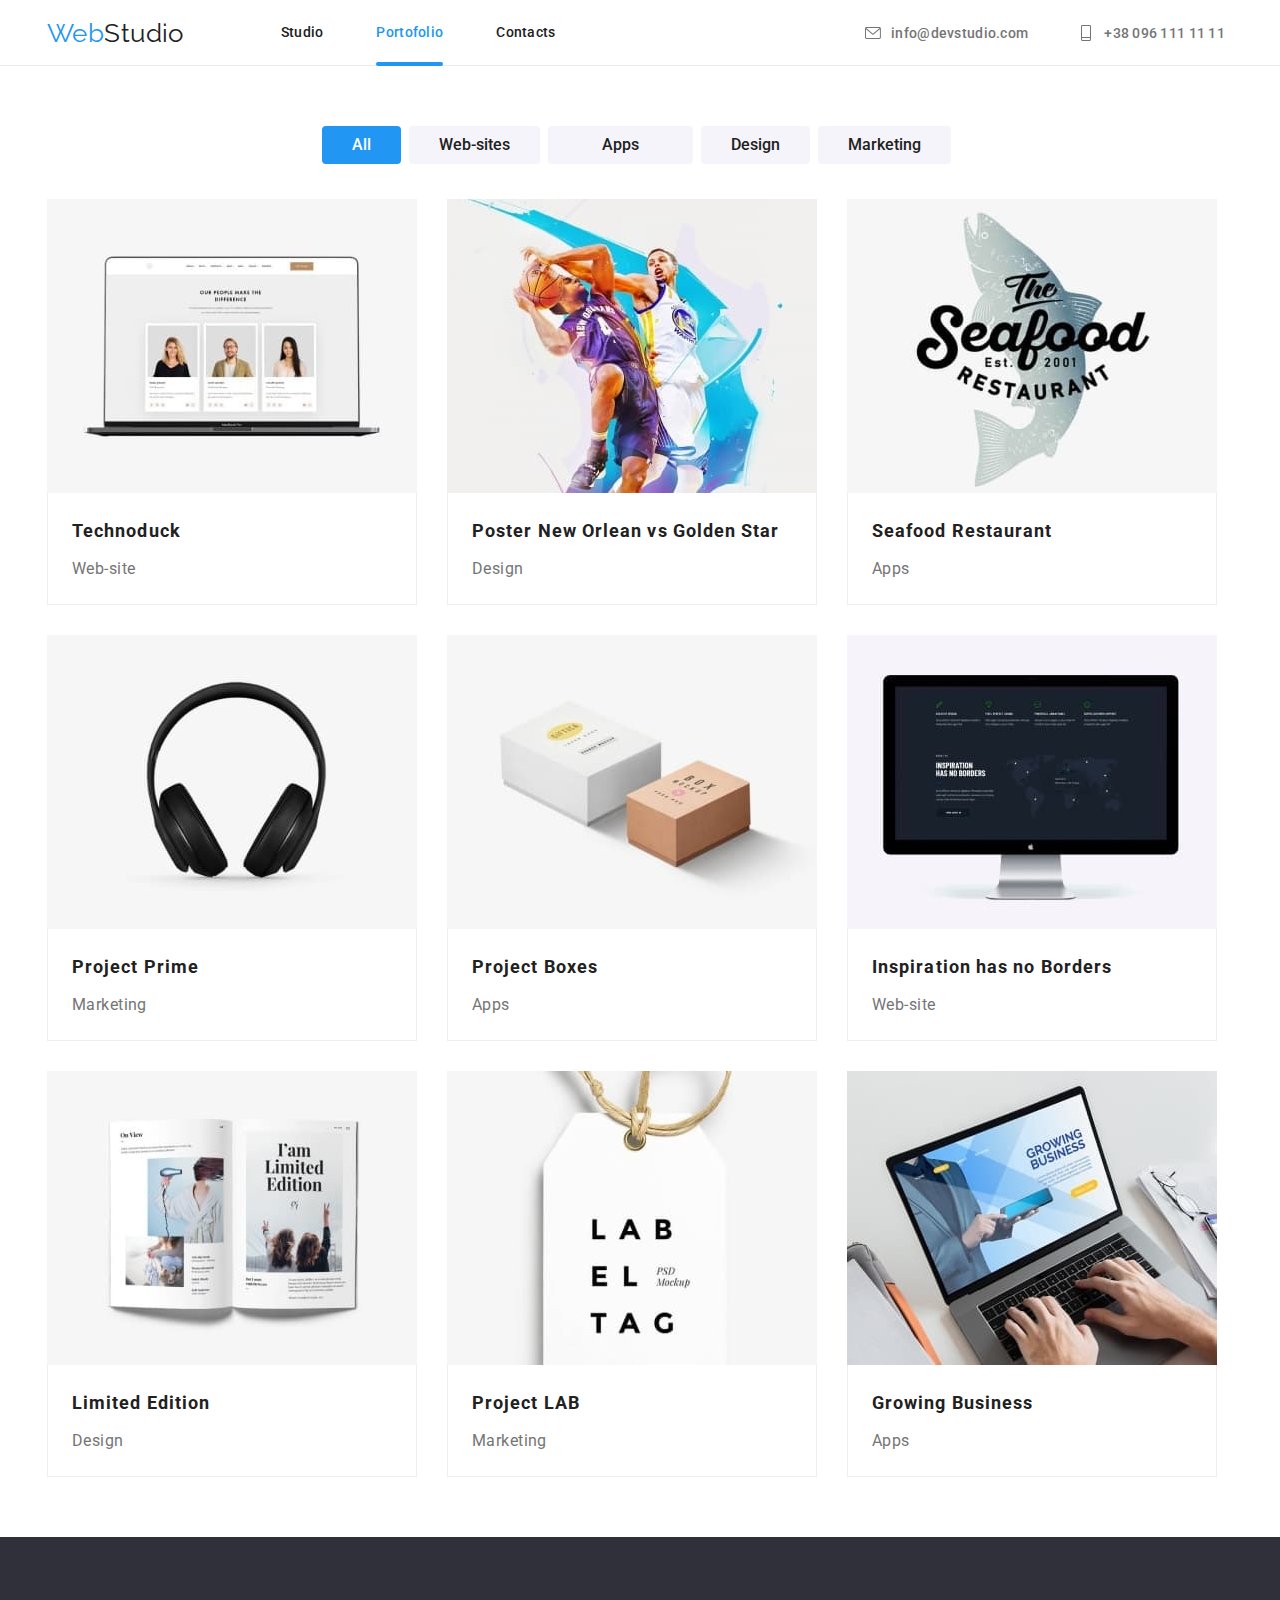
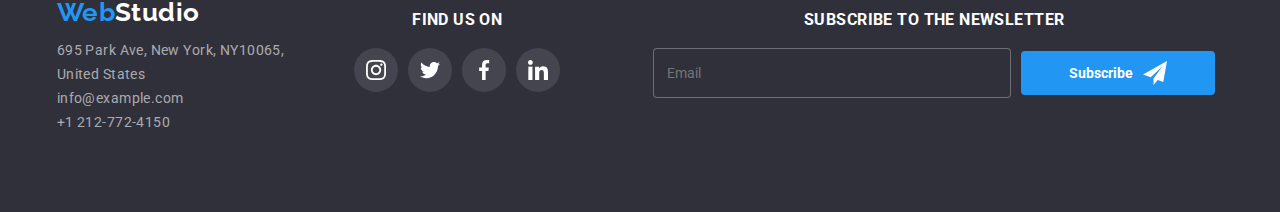
==== portofolio.html @ 1cd5f1ed "HW" ====
<!DOCTYPE html>
<html lang="en">
  <head>
    <meta charset="UTF-8" />
    <meta http-equiv="X-UA-Compatible" content="IE=edge" />
    <meta name="viewport" content="width=device-width, initial-scale=1.0" />
    <title>WebStudio</title>
    <link rel="preconnect" href="https://fonts.googleapis.com" />
    <link rel="preconnect" href="https://fonts.gstatic.com" crossorigin />
    <link
      href="https://fonts.googleapis.com/css2?family=Raleway:wght@700&family=Roboto:wght@400;500;700;900&display=swap"
      rel="stylesheet"
    />
    <link
      rel="stylesheet"
      href="https://cdnjs.cloudflare.com/ajax/libs/modern-normalize/1.0.0/modern-normalize.min.css"
    />
    <!-- <link rel="stylesheet" href="./css/style.css" /> -->
    <link rel="stylesheet" href="./css/main.min.css">
  </head>
  <body>


   
    <header class="header__section">
      <div class="header__container container">
        <nav class="header__navigation">
          <a class="header__logo" href="index.html">Web<span class="second__color">Studio</span> </a>
          <ul class="header__list ">
            <li class="header__item">
              <a class="header__link" href="index.html">Studio</a>
            </li>
            <li class="header__item">
              <a class="header__link header__link-current" href="portofolio.html">Portofolio</a>
            </li>
            <li class="header__item">
              <a class="header__link" href="index.html">Contacts</a>
            </li>
          </ul>
        </nav>
        <ul class="header__contacts list">
          <li class="header__contacts-item">
            <a class="header__contacts-link " href="mailto:info@devstudio.com">
              <svg class="header__icon" width="16" height="12">
                <use href="./images/icons.svg#icon-envelope"></use>
              </svg>
              info@devstudio.com</a
            >
          </li>
          <li class="header__contacts-item">
            <a class="header__contacts-link" href="tel:+380961111111">
              <svg class="header__icon" width="10" height="16">
                <use href="./images/icons.svg#icon-Vector-1"></use>
              </svg>
              +38 096 111 11 11</a
            >
          </li>
        </ul>
      </div>
    </header>


    <main>
      <section class="portofolio__section section">
        <div class="container">
          <ul class="portofolio">
            <li class="portofolio__item">
              <button class="portofolio__button portofolio__button-current" type="button">All</button>
            </li>
            <li class="portofolio__item">
              <button class="portofolio__button" type="button">Web-sites</button>
            </li>
            <li class="portofolio__item">
              <button class="portofolio__button app" type="button">Apps </button>
            </li>
            <li class="portofolio__item">
              <button class="portofolio__button" type="button">Design</button>
            </li>
            <li class="portofolio__item">
              <button class="portofolio__button" type="button">Marketing</button>
            </li>
          </ul>

          <ul class="picture">
            <li class="picture__item">
              <a class="picture__link" href="/">
              <div class="picture__description">
                <p class="picture__details">
                  Technoduck is a state-of-the-art coronavirus distribution platform. Companies use this platform for digital espionage and attacks on competitors' secure servers.
                </p>
              </div>
              <img src="images/img (8).jpg" alt="Our people" width="370" height="294" />
              <div class="picture__content">
                <h3 class="picture__title">Technoduck</h3>
                <p class="picture__text">Web-site</p>
              </div>
            </a>
            </li>

           
              <li class="picture__item">
                <a class="picture__link" href="/">
                <div class="picture__description">
                  <p class="picture__details">
                    Technoduck is a state-of-the-art coronavirus distribution platform. Companies use this platform for digital espionage and attacks on competitors' secure servers.
                  </p>
                </div>
              <img src="images/img (9).jpg" alt="Basketball players" width="370" height="294" />
              <div class="picture__content">
                <h3 class="picture__title">Poster New Orlean vs Golden Star</h3>
                <p class="picture__text">Design</p>
              </div>
            </a>
            </li>

       
              <li class="picture__item">
                <a class="picture__link" href="/">
                <div class="picture__description">
                  <p class="picture__details">
                    Technoduck is a state-of-the-art coronavirus distribution platform. Companies use this platform for digital espionage and attacks on competitors' secure servers.
                  </p>
                </div>            
              <img src="images/img (10).jpg" alt="Restaurant" width="370" height="294" />
              <div class="picture__content">
                <h3 class="picture__title">Seafood Restaurant</h3>
                <p class="picture__text">Apps</p>
              </div>
            </a>
            </li>

          
              <li class="picture__item">
                <a class="picture__link" href="/">
                <div class="picture__description">
                  <p class="picture__details">
                    Technoduck is a state-of-the-art coronavirus distribution platform. Companies use this platform for digital espionage and attacks on competitors' secure servers.
                  </p>
                </div>            
              <img src="images/img (11).jpg" alt="Headphones" width="370" height="294" />
              <div class="picture__content">
                <h3 class="picture__title">Project Prime</h3>
                <p class="picture__text">Marketing</p>
              </div>
            </a>
            </li>

            
              <li class="picture__item">
                <a class="picture__link" href="/">
                <div class="picture__description">
                  <p class="picture__details">
                    Technoduck is a state-of-the-art coronavirus distribution platform. Companies use this platform for digital espionage and attacks on competitors' secure servers.
                  </p>
                </div>             
              <img src="images/img (12).jpg" alt="Boxes" width="370" height="294" />
              <div class="picture__content">
                <h3 class="picture__title">Project Boxes</h3>
                <p class="picture__text">Apps</p>
              </div>
            </a>
            </li>

          
              <li class="picture__item">
                <a class="picture__link" href="/">
                <div class="picture__description">
                  <p class="picture__details">
                    Technoduck is a state-of-the-art coronavirus distribution platform. Companies use this platform for digital espionage and attacks on competitors' secure servers.
                  </p>
                </div>             
              <img src="images/img (13).jpg" alt="Computer" width="370" height="294" />
              <div class="picture__content">
                <h3 class="picture__title">Inspiration has no Borders</h3>
                <p class="picture__text">Web-site</p>
              </div>
            </a>
            </li>

          
              <li class="picture__item">
                <a class="picture__link" href="/">
                <div class="picture__description">
                  <p class="picture__details">
                    Technoduck is a state-of-the-art coronavirus distribution platform. Companies use this platform for digital espionage and attacks on competitors' secure servers.
                  </p>
                </div>           
              <img src="images/img (14).jpg" alt="Magazine" width="370" height="294" />
              <div class="picture__content">
                <h3 class="picture__title">Limited Edition</h3>
                <p class="picture__text">Design</p>
              </div>
            </a>
            </li>

            <li class="picture__item">
              <a class="picture__link" href="/">
              <div class="picture__description">
                <p class="picture__details">
                  Technoduck is a state-of-the-art coronavirus distribution platform. Companies use this platform for digital espionage and attacks on competitors' secure servers.
                </p>
              </div>           
              <img src="images/img (15).jpg" alt="Lab" width="370" height="294" />
              <div class="picture__content">
                <h3 class="picture__title">Project LAB</h3>
                <p class="picture__text">Marketing</p>
              </div>
            </a>
            </li>

            <li class="picture__item">
              <a class="picture__link" href="/">
              <div class="picture__description">
                <p class="picture__details">
                  Technoduck is a state-of-the-art coronavirus distribution platform. Companies use this platform for digital espionage and attacks on competitors' secure servers.
                </p>
              </div>             
              <img src="images/img (16).jpg" alt="PC" width="370" height="294" />
              <div class="picture__content">
                <h3 class="picture__title">Growing Business</h3>
                <p class="picture__text">Apps</p>
              </div>
            </a>
            </li>
          </ul>
        </div>
      </section>
    </main>


    <footer class="footer__section section">
      <div class="footer__container container">
        <ul class="footer list">
        <a class="footer__link" href="">Web<span class="second__color-white">Studio</span></a>
        <address class="footer__address">
          
            <li class="footer__item">
              <a
                class="footer__adrress-link"
                href="https://www.google.com/search?q=695+Park+Ave%2C+New+York%2C+NY+10065%2C+United+States&rlz=1C1OKWM_enUA956UA956&oq=695+Park+Ave%2C+New+York%2C+NY+10065%2C+United+States&aqs=chrome..69i57.874j0j7&sourceid=chrome&ie=UTF-8"
                >695 Park Ave, New York, NY10065, <br />
                United States</a
              >
            </li>

            <li class="footer__item">
              <a class="footer__adrress-link" href="mailto:info@example.com"> info@example.com</a>
            </li>
            <li class="footer__item">
              <a class="footer__adrress-link" href="tel:+12127724150"> +1 212-772-4150 </a>
            </li>
          </ul>
        </address>

      <div class="footer__social">
        <h3 class="footer__social-title"> FIND US ON </h3>
        <ul class="footer__social-list list">
        <li class="footer__social-item">
          <a class="footer__social-link link" href="">
          <svg class="footer__social-icon" width="20" height="20">
            <use href="./images/icons.svg#icon-instagram"></use>
          </svg>
        </a>
        </li>
    
        <li class="footer__social-item">
          <a class="footer__social-link link" href="">
          <svg class= "footer__social-icon" width="20" height="20">
            <use href="./images/icons.svg#icon-twitter"></use>
          </svg>
        </a>
        </li>
    
        <li class="footer__social-item">
          <a class="footer__social-link link" href="">
          <svg class="footer__social-icon" width="20" height="20">
            <use href="./images/icons.svg#icon-facebook"></use>
          </svg>
        </a>
        </li>
        <li class="footer__social-item">
          <a class="footer__social-link link" href="">
          <svg class="footer__social-icon" width="20" height="20">
            <use href="./images/icons.svg#icon-linkedin"></use>
          </svg>
        </a>
        </li>
      </ul>
    </div>

    <div class="subscription">
      <h3 class="subscription__title" >
        SUBSCRIBE TO THE NEWSLETTER
      </h3>
      <form class="subscription__form">
        <input class="subscription__input" type="text" name="Subscribe to the newsletter" placeholder="Email">
        <button class="subscription__button" type="submit">Subscribe
          <svg class="subscription__icon" width="24px" height="24px"> 
            <use href="./images/icons.svg#icon-icon-send-2"></use>
          </svg>
        </button>
      </div>
      </form>
    </div>
      </div>
    </footer>

    <script src="./js/modal.js"></script>
  </body>
</html>
---- css/main.min.css ----
body{font-family:"Roboto";font-style:normal;font-weight:400;font-size:14px;line-height:16px;letter-spacing:.03em}h1,h2,h3,h4,h5,h6,p{margin:0}html{box-sizing:border-box}*,*::after,*::before{box-sizing:inherit}img{display:block;min-width:100%;height:auto}address{font-style:normal}.section{padding:94px 0}.container{width:1200px;padding-left:7px;padding-right:15px;margin-left:auto;margin-right:auto}ul{list-style:none;padding:0;margin:0}.link{text-decoration:none;color:inherit}.list{list-style:none;padding:0;margin:0}.title{color:#212121;font-weight:700;font-size:36px;line-height:42px;letter-spacing:.03em;text-align:center;margin-bottom:50px}@media screen and (min-width: 480px){.title{font-size:28px;line-height:32.81px;letter-spacing:.03em}}@media screen and (min-width: 480px){.section{padding:60px 0}}@media screen and (min-width: 1200px){.section{padding:94px 0}}@media screen and (min-width: 480px){.container{width:480px;padding:0 15px}}@media screen and (min-width: 768px){.container{width:768px;padding-left:15px;padding-right:15px}}@media screen and (min-width: 480px){img{width:450px;height:294px}}@media screen and (min-width: 768px){img{width:354px;height:294px}}@media screen and (min-width: 1200px){img{width:370px}}@media screen and (min-width: 480px){.app{width:145px}}@media screen and (min-width: 1200px){.container{width:1200px;padding-left:7px;padding-right:15px;margin-left:auto;margin-right:auto}}@media screen and (min-width: 1200px){.title{font-size:36px;line-height:42px;letter-spacing:.03em}}.header__section{background-color:#fff;border-bottom:1px solid #ececec}.header__container{display:flex;align-items:center;justify-content:space-between}.header__navigation{display:flex;align-items:center}.header__logo{color:#2196f3;font-family:"Raleway";text-decoration:none;font-size:26px}.second__color{color:#212121}.header__list{display:flex;margin-left:97px}.header__item:not(:last-child){margin-right:53px}.header__contacts{display:flex}.header__contacts-link{color:#757575}.header__contacts-link:hover{color:#2196f3}.header__contacts-link:focus{color:#2196f3}.header__icon{margin-right:10px;fill:currentColor}.header__contacts-item:not(:last-child){margin-right:50px}.header__link{color:#212121;font-weight:500;letter-spacing:.02em;text-decoration:none;padding:24px 0 25px 0;display:block;position:relative;transition:color 250ms cubic-bezier(0.4, 0, 0.2, 1)}.header__link:hover{color:#2196f3}.header__link:focus{color:#2196f3}.header__link-current::after{content:"";display:flex;width:100%;height:4px;background:#2196f3;border-radius:2px;position:absolute;margin-top:22px;transition:color 250ms cubic-bezier(0.4, 0, 0.2, 1)}.header__link-current{color:#2196f3}.header__contacts-link{color:#757575;font-weight:500;letter-spacing:.02em;display:flex;align-items:center;text-decoration:none;transition:color 250ms cubic-bezier(0.4, 0, 0.2, 1)}.header__contacts-link:hover{color:#2196f3}.header__contacts-link:focus{color:#2196f3}.is-open{opacity:0;pointer-events:none;visibility:hidden}@media screen and (min-width: 480px){.header__list{display:none}}@media screen and (min-width: 768px){.header__list{display:flex;margin-left:97px}}@media screen and (min-width: 480px){.header__contacts{display:none}}@media screen and (min-width: 768px){.header__contacts{display:flex}}@media screen and (min-width: 480px){.header__navigation{margin:16px 0}}@media screen and (min-width: 768px){.header__navigation{margin:0}}@media screen and (min-width: 480px){.menu__open-button{margin-left:auto;display:flex;justify-content:center;align-items:center;padding:0;border:none;background-color:rgba(0,0,0,0);fill:#212121;transition:fill 250ms var(--cubic)}}@media screen and (min-width: 768px){.menu__open-button{display:none}}@media screen and (min-width: 480px){.navigation__tag:hover{fill:#2196f3}}@media screen and (min-width: 768px){.navigation__tag:hover{display:none}}@media screen and (min-width: 480px){.mobile__menu{position:fixed;width:100%;height:100%;transition:250ms cubic-bezier(0.4, 0, 0.2, 1);z-index:1;background:#fff;transform:translate(-50%, -50%) scale(1) rotate(360deg);left:50%;top:50%;padding-top:48px;padding-left:40px;padding-right:40px}}@media screen and (min-width: 768px){.mobile__menu{display:none}}@media screen and (min-width: 480px){.mobile__list{padding-top:8px}}@media screen and (min-width: 480px){.mobile__item{margin-bottom:35px;text-decoration:none;font-weight:500;font-size:40px;line-height:47px}}@media screen and (min-width: 480px){.mobile__link:hover{color:#2196f3}}@media screen and (min-width: 480px){.mobile__link-current{color:#2196f3}}@media screen and (min-width: 480px){.mobile__link{color:#212121;text-decoration:none}}@media screen and (min-width: 480px){.menu__close-button{position:absolute;top:11px;right:11px;width:30px;height:30px;background:#fff;border:1px solid rgba(0,0,0,.1);transition:background-color 250ms cubic-bezier(0.4, 0, 0.2, 1),border-color 250ms cubic-bezier(0.4, 0, 0.2, 1);cursor:pointer;border:none}.menu__close-button:hover{color:#2196f3}.menu__close-button:focus{color:#2196f3}}@media screen and (min-width: 480px){.navigation__close-tag{fill:currentColor}}@media screen and (min-width: 480px){.mobile__contacts{margin-top:302px;margin-bottom:64px}}@media screen and (min-width: 480px){.phone__link{font-weight:500;font-size:34px;line-height:40px;letter-spacing:2%;color:#2196f3;margin-bottom:32px;text-decoration:none}}@media screen and (min-width: 480px){.phone__item{margin-bottom:32px}}@media screen and (min-width: 480px){.email__link{font-weight:500;font-size:24px;line-height:28.13px;letter-spacing:2%;color:#757575;margin-bottom:32px;text-decoration:none}}@media screen and (min-width: 480px){.mobile__social{display:flex;padding-bottom:48px}}@media screen and (min-width: 480px){.mobile__social-link{color:#2196f3;font-weight:500;font-size:18px;line-height:22px;letter-spacing:2%;text-decoration:none}}@media screen and (min-width: 480px){.mobile__social-item:not(:last-child){border-right:1px solid rgba(33,33,33,.2);margin-right:10px;padding-right:10px}}@media screen and (min-width: 768px){.header__contacts{display:block;margin-left:93px}}@media screen and (min-width: 768px){.header__contacts-item:not(:last-child){margin-bottom:10px}}@media screen and (min-width: 768px){.header__contacts-link{font-size:12px;line-height:14px}}@media screen and (min-width: 768px){.header__icon{width:14px}}@media screen and (min-width: 1200px){.header__contacts{display:flex}}@media screen and (min-width: 1200px){.header__contacts-item:not(:last-child){margin-bottom:0}}@media screen and (min-width: 1200px){.header__contacts-link{font-size:14px;line-height:16px}}@media screen and (min-width: 1200px){.header__icon{width:16px}}.hero__section{background-color:#2f303a;padding:200px 0;display:flex;justify-content:center;background-image:linear-gradient(rgba(47, 48, 58, 0.4), rgba(47, 48, 58, 0.4)),url(../images/background.jpg);background-repeat:no-repeat;background-position:center;background-size:auto}.hero__container{text-align:center}.hero__title{color:#fff;font-weight:900;font-size:44px;line-height:60px;text-align:center;letter-spacing:.06em;text-transform:uppercase;margin-bottom:30px}.hero__button{color:#fff;background:#2196f3;box-shadow:0px 4px 4px rgba(0,0,0,.15);border-radius:4px;border:none;font-family:"Roboto";font-size:16px;line-height:30px;letter-spacing:.06em;font-weight:700;cursor:pointer;padding:10px 20px;transition:background-color 250ms cubic-bezier(0.4, 0, 0.2, 1)}.hero__button:hover{background-color:#188ce8}.hero__button:focus{background-color:#188ce8}@media screen and (min-width: 480px){.hero__section{background-size:480px 400px;padding:120px 60px}}@media screen and (min-width: 768px){.hero__section{background-size:768px 400px}}@media screen and (min-width: 1200px){.hero__section{background-size:1600px 600px;padding:200px 0}}@media screen and (min-width: 480px){.hero__title{font-size:26px;line-height:42px;letter-spacing:.06em}}@media screen and (min-width: 1200px){.hero__title{font-size:44px;line-height:60px;letter-spacing:.06em}}@media screen and (min-device-pixel-ratio: 2),screen and (min-resolution: 192dpi),screen and (min-resolution: 2dppx){.hero__section{background-image:url(../images/background.jpg)}}.advantages{display:flex;justify-content:center;padding-left:245px;padding-right:215px}.advantages__title{color:#212121;text-transform:uppercase;font-weight:700;margin-bottom:10px}.advantages__details{width:270px;height:120px;background-color:#f5f4fa;border-radius:4px;display:flex;justify-content:center;align-items:center;margin-bottom:30px}.advantages__content{color:#757575;line-height:24px;font-weight:400;width:270px;text-align:left}.advantages__item:not(:last-child){margin-right:30px}@media screen and (min-width: 480px){.advantages__details{width:450px}}@media screen and (min-width: 768px){.advantages__details{width:354px}}@media screen and (min-width: 1200px){.advantages__details{width:270px}}@media screen and (min-width: 480px){.advantages__container{padding:0;width:480px}}@media screen and (min-width: 480px){.advantages{display:flex;padding:0;flex-wrap:wrap}}@media screen and (min-width: 768px){.advantages{display:flex;padding:0;flex-wrap:wrap}}@media screen and (min-width: 480px){.section__advantages{padding:60px 0}}@media screen and (min-width: 480px){.advantages__title{font-size:14px;line-height:16.41px;text-align:center}}@media screen and (min-width: 768px){.advantages__title{text-align:left}}@media screen and (min-width: 480px){.advantages__content{width:450px;margin-bottom:30px}}@media screen and (min-width: 768px){.advantages__content{width:354px;margin:0}}@media screen and (min-width: 768px){.advantages__content{width:270px}}@media screen and (min-width: 480px){.advantages__content:not(:last-child){margin-bottom:30px}}@media screen and (min-width: 480px){.advantages__item:not(:last-child){margin:0}}@media screen and (min-width: 768px){.advantages__item:nth-child(1){margin-right:30px}}@media screen and (min-width: 768px){.advantages__item:nth-child(3){margin-right:30px}}@media screen and (min-width: 768px){.advantages__item:nth-child(1){margin-bottom:30px}}@media screen and (min-width: 768px){.advantages__item:nth-child(2){margin-bottom:30px}}@media screen and (min-width: 1200px){.advantages__item:not(:last-child){margin-right:30px}}.section__services{padding-top:0}.services{display:flex;justify-content:center}.services__item{position:relative}.services__image{width:370px;height:294px}.services__content{color:#fff;font-weight:700;font-size:14px;line-height:16px;background-color:rgba(47,48,58,.8);position:absolute;bottom:0;width:370px;height:70px;text-align:center;padding:27px}.services__item:not(:last-child){margin-right:30px}@media screen and (min-width: 480px){.section__services{display:none}}@media screen and (min-width: 1200px){.section__services{display:flex}}.team__section{background-color:#f5f4fa}.team{display:flex;justify-content:center}.team__item{background-color:#fff;border-radius:0px 0px 4px 4px;box-shadow:0px 2px 1px 0px rgba(0,0,0,.2),0px 1px 1px 0px rgba(0,0,0,.1411764706),0px 1px 3px 0px rgba(0,0,0,.1215686275);padding-bottom:30px}.team__image{background-color:#fff;width:270px;height:260px;margin-bottom:30px}.team__name{color:#212121;font-weight:500;font-size:16px;line-height:19px;text-align:center;margin:0 0 10px 0}.team__title{color:#757575;font-size:16px;line-height:19px;text-align:center;margin:0 0 15px 0}@media screen and (min-width: 480px){.team{padding:0;display:block}}@media screen and (min-width: 768px){.team{display:flex;flex-wrap:wrap}}@media screen and (min-width: 480px){.team__item{margin-bottom:30px;width:450px}}@media screen and (min-width: 768px){.team__item{width:354px}}@media screen and (min-width: 1200px){.team__item{width:270px}}@media screen and (min-width: 1200px){.team__item:nth-child(4){margin-right:0px}}@media screen and (min-width: 480px){.team__item:nth-child(4){margin-bottom:0px}}@media screen and (min-width: 480px){.team__image{height:auto;min-width:100%;display:block;width:450px}}@media screen and (min-width: 768px){.team__image{width:354px}}@media screen and (min-width: 1200px){.team__image{width:270px}}.customer{display:flex;justify-content:center}.customer__item:not(:last-child){margin-right:30px}.customer__link{transition:color 250ms cubic-bezier(0.4, 0, 0.2, 1);width:170px;border-radius:4px;border:1px solid #afb1b8;color:#afb1b8;display:flex;justify-content:center;align-items:center;padding:15px 0}.customer__link:hover{color:#2196f3;border-color:#2196f3;cursor:pointer}.customer__link:focus{color:#2196f3;border-color:#2196f3;cursor:pointer}.customer__icon{fill:currentColor}@media screen and (min-width: 480px){.customer{flex-wrap:wrap}}@media screen and (min-width: 480px){.customer__item{margin:0 30px 30px 0}}@media screen and (min-width: 480px){.customer__item:nth-child(2){margin-right:0}}@media screen and (min-width: 768px){.customer__item:nth-child(2){margin-right:30px}}@media screen and (min-width: 1200px){.customer__item{margin-right:30px;margin-bottom:0}}@media screen and (min-width: 768px){.customer__item:nth-child(3){margin-right:0}}@media screen and (min-width: 1200px){.customer__item:nth-child(3){margin-right:30px}}@media screen and (min-width: 480px){.customer__item:nth-child(4){margin-right:0}}@media screen and (min-width: 768px){.customer__item:nth-child(4){margin-right:30px;margin-bottom:0}}@media screen and (min-width: 768px){.customer__item:nth-child(5){margin-bottom:0}}@media screen and (min-width: 480px){.customer__item:nth-child(6){margin-right:0}}@media screen and (min-width: 768px){.customer__item:nth-child(6){margin-bottom:0}}@media screen and (min-width: 480px){.customer__link{width:210px}}@media screen and (min-width: 1200px){.customer__link{width:170px}}.footer__section{background-color:#2f303a;padding:60px 0}.footer__container{display:flex}.footer__link{color:#2196f3;font-family:"Raleway";font-size:26px;line-height:31px;text-decoration:none;font-weight:700;margin-bottom:10px;display:block}.second__color-white{color:#fff}.footer__address{font-style:normal}.footer__adrress-link{color:rgba(255,255,255,.6);line-height:24px;text-decoration:none;transition:color 250ms cubic-bezier(0.4, 0, 0.2, 1)}.footer__adrress-link:hover{color:#fff}.footer__adrress-link:focus{color:#fff}.footer__social{padding-left:70px;padding-top:15px}.footer__social-title{margin-bottom:20px;color:#fff}.footer__social-list{display:flex;justify-content:center}.footer__social-link{color:#fff;width:44px;display:flex;padding:12px;background-color:rgba(255,255,255,.1);border-radius:100%;transition:background-color 250ms cubic-bezier(0.4, 0, 0.2, 1)}.footer__social-link:hover{color:#fff;background-color:#2196f3}.footer__social-link:focus{color:#fff;background-color:#2196f3}.footer__social-link:not(:last-child){margin-right:10px}.footer__social-icon{fill:currentColor}.footer__social-item:not(:last-child){margin-right:10px}.subscription{padding-left:93px;padding-top:15px}.subscription__title{margin-bottom:20px;color:#fff}.subscription__form{display:flex}.subscription__input{width:343px;height:50px;background-color:#2f303a;border:1PX solid rgba(255,255,255,.3);color:rgba(255,255,255,.6);margin-right:10px;border-radius:4px;padding-left:13px;transition:border-color 250ms cubic-bezier(0.4, 0, 0.2, 1)}.subscription__input:hover,.subscription__input:focus{background-color:#2f303a;outline:none;border-color:#fff}.subscription__icon{fill:#fff;margin-left:10px}.subscription__button{padding:0 60px;background-color:#2196f3;color:#fff;border-radius:4px;border-style:none;cursor:pointer;justify-content:center;display:flex;align-items:center;transition:background-color 250ms cubic-bezier(0.4, 0, 0.2, 1);font-family:"Roboto";font-weight:700}.subscription__button:hover{background-color:#188ce8;color:#fff}.subscription__button:focus{background-color:#188ce8;color:#fff}@media screen and (min-width: 480px){.footer__container{display:inline-block;text-align:center}}@media screen and (min-width: 768px){.footer__container{display:flex;text-align:center;flex-wrap:wrap;justify-content:center}}@media screen and (min-width: 768px){.footer__container{flex-wrap:none}}@media screen and (min-width: 480px){.footer{margin-bottom:50px}}@media screen and (min-width: 768px){.footer{margin-right:165px}}@media screen and (min-width: 1200px){.footer{margin-right:0;text-align:left;margin-bottom:0}}@media screen and (min-width: 480px){.footer__social{padding:0;display:inline-block;margin-bottom:60px}}@media screen and (min-width: 1200px){.footer__social{padding-top:15px;padding-left:70px}}@media screen and (min-width: 480px){.subscription{padding:0}}@media screen and (min-width: 1200px){.subscription{padding-left:93px;padding-top:15px}}@media screen and (min-width: 480px){.subscription__title{margin-bottom:20px}}@media screen and (min-width: 480px){.subscription__form{flex-wrap:wrap;justify-content:center}}@media only screen and (min-width: 768px){.subscription__form{flex-wrap:wrap;justify-content:center;flex-direction:column;align-items:center}}@media screen and (min-width: 1200px){.subscription__form{display:flex;flex-direction:inherit}}@media screen and (min-width: 480px){.subscription__input{margin-bottom:20px;width:450px}}@media screen and (min-width: 1200px){.subscription__input{margin-bottom:0;width:358px}}@media screen and (min-width: 480px){.subscription__button{padding:10px 60px}}@media screen and (min-width: 768px){.subscription__button{padding:10px 48px}}@media screen and (min-width: 1200px){.subscription__button{padding:10 48px}}.backdrop{position:fixed;top:0;left:0;width:100%;height:100%;background:rgba(0,0,0,.2);transition:250ms cubic-bezier(0.4, 0, 0.2, 1);padding-top:40px;z-index:1}.modal{padding:40px;background:#fff;transform:translate(-50%, -50%) scale(1) rotate(360deg);left:50%;top:50%;position:absolute;border-radius:4px}.modal__close-button{position:absolute;top:8px;right:8px;width:30px;height:30px;background:#fff;border:1px solid rgba(0,0,0,.1);border-radius:50%;transition:background-color 250ms cubic-bezier(0.4, 0, 0.2, 1),border-color 250ms cubic-bezier(0.4, 0, 0.2, 1);cursor:pointer}.modal__close-button:hover{border-color:#2196f3;color:#2196f3}.modal__close-button:focus{border-color:#2196f3;color:#2196f3}.modal__close-icon{width:11px;height:11px;fill:currentColor}.is-hidden{opacity:0;pointer-events:none;visibility:hidden}.form{display:flex;flex-direction:column;align-items:center}.form__title{font-weight:700;font-size:20px;line-height:23.44px;letter-spacing:3%;text-align:center}.form__details{position:relative;color:#757575;font-weight:400;font-size:12px;line-height:14.06px;display:flex;flex-direction:column;margin-top:30px}.form__input{width:448px;height:40px;padding-left:42px;border:1PX solid rgba(33,33,33,.2);border-radius:4px;transition:border-color 250ms cubic-bezier(0.4, 0, 0.2, 1)}.form__input:hover{border:1px solid #2196f3;outline:none}.form__input:focus{border:1px solid #2196f3;outline:none}.form__input:hover~svg,.form__input:focus~svg{fill:#2196f3}.form__icon{position:absolute;top:50%;left:15px;transform:translateY(-50%);fill:currentColor}.form__comments{margin-top:4px;resize:none;padding-left:16px;padding-top:12px;border:1PX solid rgba(33,33,33,.2);border-radius:4px;transition:border-color 250ms cubic-bezier(0.4, 0, 0.2, 1)}.form__comments:hover{border:1px solid #2196f3;outline:none}.form__comments:focus{border:1px solid #2196f3;outline:none}.form__data{position:relative;color:#757575;font-weight:400;font-size:12px;line-height:14.06px;display:flex;flex-direction:column;margin-top:30px;width:100%}.form__button{margin-top:15px;background-color:#2196f3;color:#fff;border-radius:4px;border:none;cursor:pointer;transition:background-color 250ms cubic-bezier(0.4, 0, 0.2, 1);font-family:"Roboto";font-weight:700;padding:16px 80px;font-size:16px}.form__button:hover{background-color:#188ce8;color:#fff}.form__button:focus{background-color:#188ce8;color:#fff}.checkbox{margin-top:20px;align-items:center;display:flex}.checkbox__checkmarker{display:none}.checkbox__part{margin-right:5px;border-radius:2px;display:flex;transition:color 250ms cubic-bezier(0.4, 0, 0.2, 1),border-color 250ms cubic-bezier(0.4, 0, 0.2, 1);align-items:center;width:16px;height:15px}.checkbox__checkmarker:checked+.checkbox__icon{background:#2196f3;border-radius:2px;border:1px solid #2196f3;width:16px;height:15px}.checkbox__icon{fill:#fff;border:2px solid #000;width:16px;height:15px;border-radius:2px}.checkbox__text{font-weight:400;font-size:14px;line-height:24px;color:#757575}.backdrop .modal{transform:scale(0.5),translate(-50%, -50%)}@media screen and (min-width: 480px){.modal{top:7%}}@media screen and (min-width: 768px){.modal{top:9%}}@media screen and (min-width: 1200px){.modal{top:12%}}@media screen and (min-width: 480px){.form__input{width:370px}}@media screen and (min-width: 1200px){.form__input{width:448px}}@media screen and (min-width: 480px){.checkbox__text{font-size:12px;line-height:14px}}@media screen and (min-width: 1200px){.checkbox__text{font-size:14px;line-height:24px}}@media screen and (min-width: 480px){.checkbox{align-items:flex-start}}@media screen and (min-width: 120px){.checkbox{align-items:center}}.portofolio__section{padding-bottom:94px;padding-top:94px;background-color:#fff}.portofolio{display:flex;justify-content:center;margin-bottom:50px}.portofolio__item:not(:last-child){margin-right:8px}.portofolio__button{color:#212121;background-color:#f5f4fa;font-weight:500;font-size:16px;line-height:26px;text-align:center;cursor:pointer;border-radius:4px;border:none;font-family:"Roboto";padding:5px 25px;transition:background-color 250ms cubic-bezier(0.4, 0, 0.2, 1)}.portofolio__button:hover{box-shadow:0px 2px 2px 0px rgba(0,0,0,.1215686275),0px 1px 2px 0px rgba(0,0,0,.0784313725),0px 3px 1px 0px rgba(0,0,0,.1019607843)}.portofolio__button:focus{box-shadow:0px 2px 2px 0px rgba(0,0,0,.1215686275),0px 1px 2px 0px rgba(0,0,0,.0784313725),0px 3px 1px 0px rgba(0,0,0,.1019607843)}.portofolio__button-current{color:#fff;background-color:#2196f3}.portofolio__button:hover,.portofolio__button:focus{color:#fff;background-color:#2196f3}.picture{display:flex;flex-wrap:wrap;margin-top:-30px;margin-left:-30px;text-decoration:none}.picture__link{text-decoration:none;cursor:pointer}.picture__item{background-color:#fff;margin-top:30px;margin-left:30px}.picture__item:hover{box-shadow:1px 4px 6px 0px rgba(0,0,0,.1607843137),0px 4px 4px 0px rgba(0,0,0,.0588235294),0px 1px 1px 0px rgba(0,0,0,.1215686275)}.picture__item:focus{box-shadow:1px 4px 6px 0px rgba(0,0,0,.1607843137),0px 4px 4px 0px rgba(0,0,0,.0588235294),0px 1px 1px 0px rgba(0,0,0,.1215686275)}.picture__description{position:absolute;width:370px;height:294px;overflow:hidden}.picture__details{color:#fff;padding-top:64px;padding-left:24px;padding-right:24px;padding-bottom:64px;width:320px;font-size:18px;line-height:28px}.picture__item:hover .picture__details{transform:translatex(0)}.picture__details{position:absolute;top:0;left:0;width:100%;height:100%;background-color:rgba(33,150,243,.9);transform:translatey(100%);transition:transform 250ms ease;animation-timing-function:cubic-bezier(0.4, 0, 0.2, 1)}.picture__content{background-color:#fff;padding:20px 24px;border-left:1px solid #eee;border-right:1px solid #eee;border-bottom:1px solid #eee}.picture__title{color:#212121;font-size:18px;line-height:36px;letter-spacing:.06em;font-weight:700;margin:0 0 5px 0}.picture__text{color:#757575;font-size:16px;line-height:30px}@media screen and (min-width: 480px){.portofolio__section{padding:60px 0}}@media screen and (min-width: 480px){.portofolio{flex-wrap:wrap;justify-content:normal}}@media screen and (min-width: 768px){.portofolio{flex-wrap:wrap;justify-content:center}}@media screen and (min-width: 480px){.portofolio__item{margin-bottom:15px}}@media screen and (min-width: 480px){.picture{margin:0}}@media screen and (min-width: 480px){.picture{margin-top:-30px;margin-right:-30px}}@media screen and (min-width: 480px){.picture__description{width:450px}}@media screen and (min-width: 768px){.picture__description{width:354px}}@media screen and (min-width: 1200px){.picture__description{width:370px}}@media screen and (min-width: 480px){.portofolio__button{padding:6px 30px}}@media screen and (min-width: 480px){.picture__item{margin:0 0 30px 0}}@media screen and (min-width: 768px){.picture__item{margin-right:30px;margin-bottom:30px}}@media screen and (min-width: 1200px){.picture__item{margin-right:30px;margin-bottom:30px}}@media screen and (min-width: 768px){.picture__item:nth-child(2){margin-right:0}}@media screen and (min-width: 768px){.picture__item:nth-child(3){margin-right:0}}@media screen and (min-width: 1200px){.picture__item:nth-child(3){margin-right:0;margin-left:30px}}@media screen and (min-width: 768px){.picture__item:nth-child(4){margin-right:0}}@media screen and (min-width: 768px){.picture__item:nth-child(5){margin-left:30px}}@media screen and (min-width: 768px){.picture__item:nth-child(6){margin-right:0}}@media screen and (min-width: 1200px){.picture__item:nth-child(7){margin-right:30px;margin-bottom:0}}@media screen and (min-width: 768px){.picture__item:nth-child(8){margin-right:0}}@media screen and (min-width: 1200px){.picture__item:nth-child(8){margin-right:30px;margin-bottom:0}}@media screen and (min-width: 768px){.picture__item:nth-child(9){margin-right:0;margin-bottom:0}}.team__social{display:flex;justify-content:center}.team__social-list:not(:last-child){margin-right:10px}.team__social-link{color:#afb1b8;width:44px;height:44px;display:flex;justify-content:center;align-items:center;transition:color 250ms cubic-bezier(0.4, 0, 0.2, 1);border-radius:50%}.team__social-link:hover{color:#fff;background-color:#2196f3}.team__social-link:focus{color:#fff;background-color:#2196f3}@media screen and (min-width: 1200px){.team__item:not(:last-child){margin-right:30px;margin-bottom:0}}@media screen and (min-width: 768px){.team__item:not(:last-child){margin-right:10}}@media screen and (min-width: 768px){.team__item{margin-bottom:30px;margin-right:10px}}@media screen and (min-width: 768px){.team__item:nth-child(2){margin-right:0}}@media screen and (min-width: 1200px){.team__item:nth-child(2){margin-right:30px}}@media screen and (min-width: 768px){.team__item:nth-child(3){margin-bottom:0px}}@media screen and (min-width: 768px){.team__item:nth-child(4){margin-bottom:0px;margin-right:0px}}.team__social-icon{fill:currentColor}/*# sourceMappingURL=main.min.css.map */
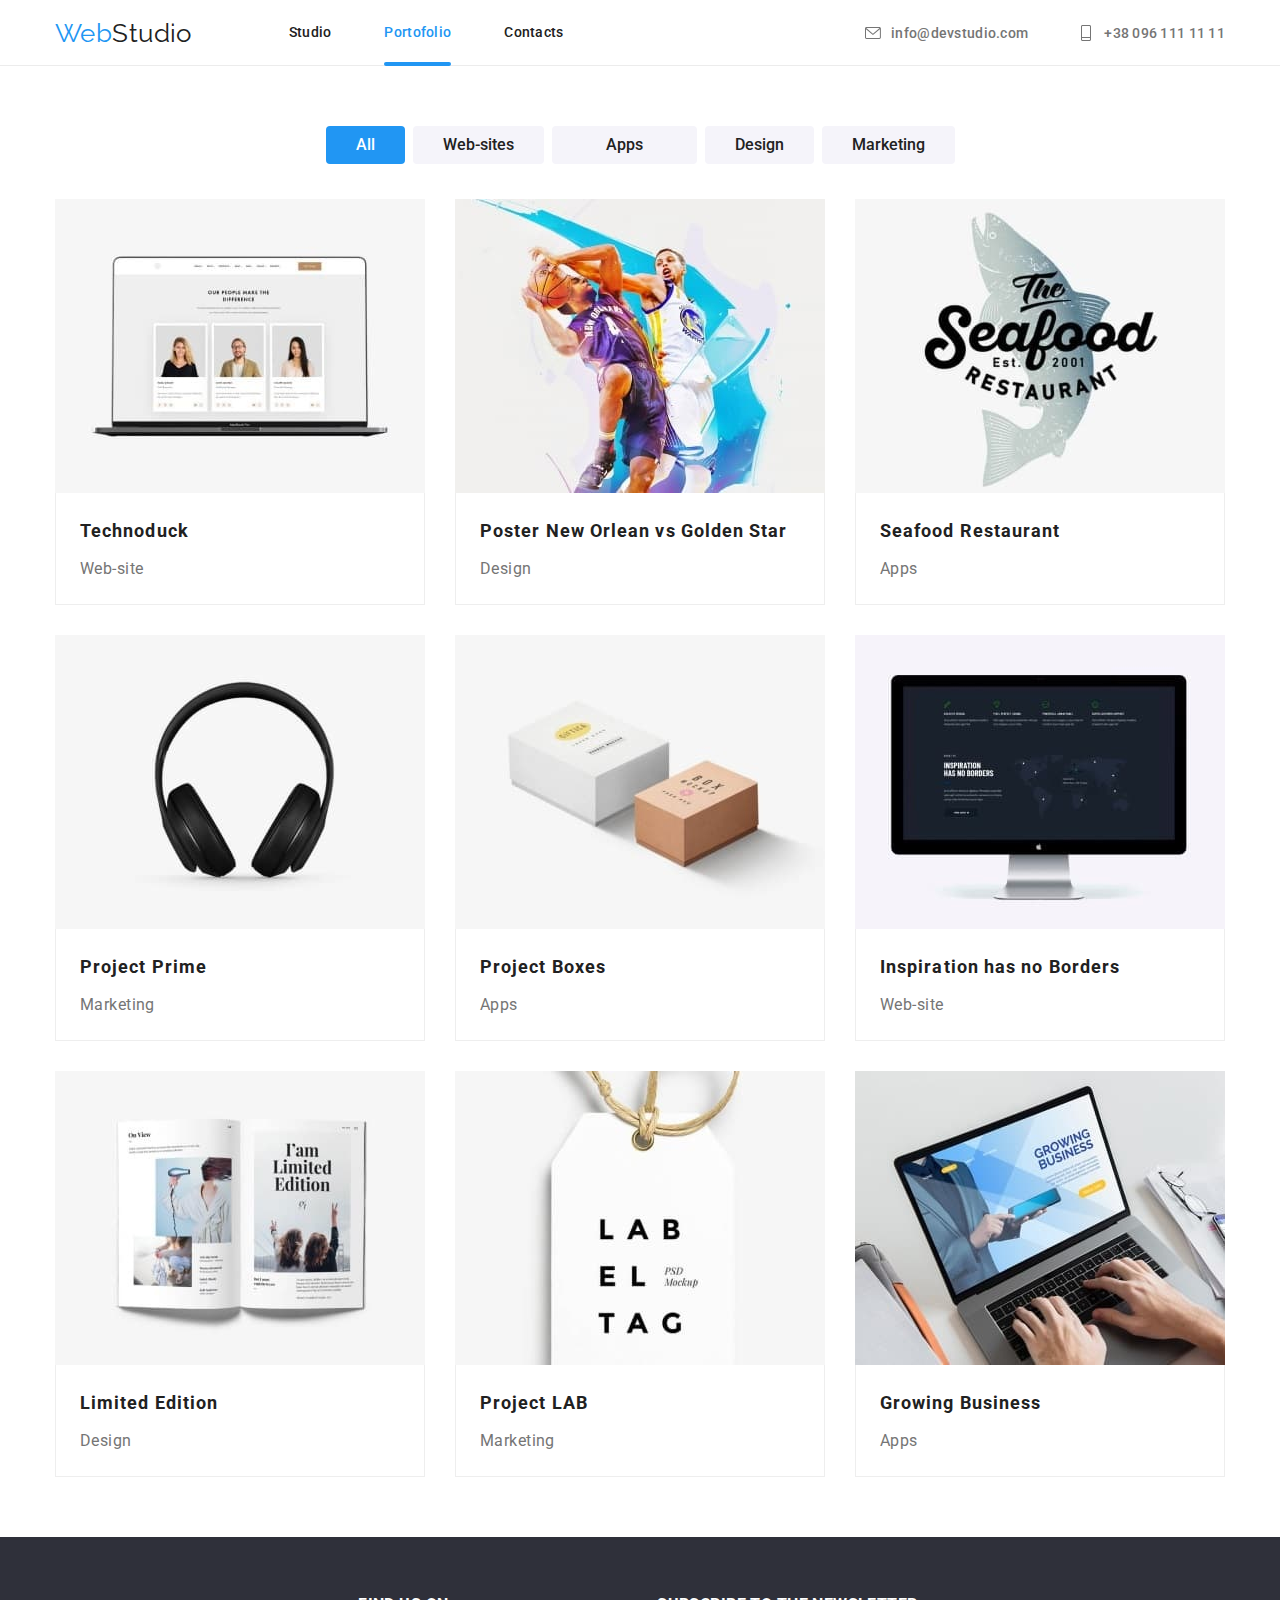
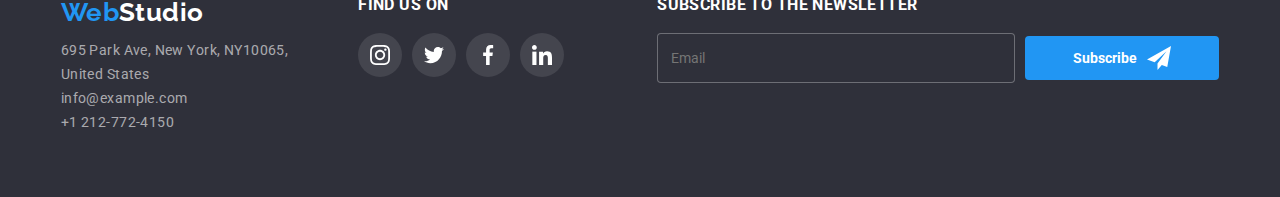
==== commit 0e95b74e: "Homework 8" ====
--- a/portofolio.html
+++ b/portofolio.html
@@ -56,7 +56,60 @@
             >
           </li>
         </ul>
-      </div>
+        <button class="menu__open-button" type="button" js-open-menu>
+          <svg class= "navigation__tag" width="24px" height="16px"> 
+            <use href="./images/icons.svg#icon-menu_24px"></use>
+          </svg>
+          </button>
+          </div>
+          <div class="mobile__menu .is-open" js-menu-container>
+            <div class="mobile__menu">
+              <button class="menu__close-button" type="button" js-close-menu>
+                <svg class="navigation__close-tag" width="19px" height="19px">
+                  <use href="./images/icons.svg#icon-close_24px"></use>
+                </svg>
+              </button>
+              <ul class="mobile__list">
+                <li class="mobile__item">
+                  <a class="mobile__link mobile__link-current" href="index.html">Studio</a>
+                </li>
+                <li class="mobile__item">
+                  <a class="mobile__link" href="portofolio.html">Portofolio</a>
+                </li>
+                <li class="mobile__item">
+                  <a class="mobile__link" href="index.html">Contacts</a>
+                </li>
+              </ul>
+              <ul class="mobile__contacts">
+                <li class="phone__item">
+                 <a class="phone__link" href="tel:+38 096 111 11 11"> +38 096 111 11 11 </a> 
+                </li>
+                <li class="email__item">
+                  <a class="email__link" href="mailto:info@devstudio.com">info@devstudio.com</a>
+                </li>
+              </ul>
+          
+              <ul class="mobile__social">
+                <li class="mobile__social-item">
+                 <a class="mobile__social-link" href="">Instagram</a> 
+          
+                </li>
+          
+                <li class="mobile__social-item">
+                  <a class="mobile__social-link" href="">Twitter</a> 
+          
+                </li>
+          
+                <li class="mobile__social-item">
+                  <a class="mobile__social-link" href="">Facebook</a> 
+                </li>
+          
+                <li class="mobile__social-item">
+                  <a class="mobile__social-link" href="">Linkedin</a> 
+                </li>
+              </ul>
+            </div>
+          </div>
     </header>
 
 
@@ -89,7 +142,7 @@
                   Technoduck is a state-of-the-art coronavirus distribution platform. Companies use this platform for digital espionage and attacks on competitors' secure servers.
                 </p>
               </div>
-              <img src="images/img (8).jpg" alt="Our people" width="370" height="294" />
+              <img srcset="images/img (8).jpg 1x, images/img22-2X.jpg 2x" src="images/img (8).jpg" alt="Our people" width="370" height="294" width="100%"/>
               <div class="picture__content">
                 <h3 class="picture__title">Technoduck</h3>
                 <p class="picture__text">Web-site</p>
@@ -105,7 +158,7 @@
                     Technoduck is a state-of-the-art coronavirus distribution platform. Companies use this platform for digital espionage and attacks on competitors' secure servers.
                   </p>
                 </div>
-              <img src="images/img (9).jpg" alt="Basketball players" width="370" height="294" />
+              <img srcset="images/img (9).jpg 1x, images/img23-2X.jpg 2x" src="images/img (9).jpg" alt="Basketball players" width="370" height="294" width="100%" />
               <div class="picture__content">
                 <h3 class="picture__title">Poster New Orlean vs Golden Star</h3>
                 <p class="picture__text">Design</p>
@@ -121,7 +174,7 @@
                     Technoduck is a state-of-the-art coronavirus distribution platform. Companies use this platform for digital espionage and attacks on competitors' secure servers.
                   </p>
                 </div>            
-              <img src="images/img (10).jpg" alt="Restaurant" width="370" height="294" />
+              <img srcset="images/img (10).jpg 1x, images/img24-2X.jpg 2x" src="images/img (10).jpg" alt="Restaurant" width="370" height="294" width="100%"/>
               <div class="picture__content">
                 <h3 class="picture__title">Seafood Restaurant</h3>
                 <p class="picture__text">Apps</p>
@@ -137,7 +190,7 @@
                     Technoduck is a state-of-the-art coronavirus distribution platform. Companies use this platform for digital espionage and attacks on competitors' secure servers.
                   </p>
                 </div>            
-              <img src="images/img (11).jpg" alt="Headphones" width="370" height="294" />
+              <img srcset="images/img (11).jpg 1x, images/img25-2X.jpg 2x" src="images/img (11).jpg" alt="Headphones" width="370" height="294" width="100%"/>
               <div class="picture__content">
                 <h3 class="picture__title">Project Prime</h3>
                 <p class="picture__text">Marketing</p>
@@ -153,7 +206,7 @@
                     Technoduck is a state-of-the-art coronavirus distribution platform. Companies use this platform for digital espionage and attacks on competitors' secure servers.
                   </p>
                 </div>             
-              <img src="images/img (12).jpg" alt="Boxes" width="370" height="294" />
+              <img srcset="images/img (12).jpg 1x, images/img26-2X.jpg 2x" src="images/img (12).jpg" alt="Boxes" width="370" height="294" width="100%" />
               <div class="picture__content">
                 <h3 class="picture__title">Project Boxes</h3>
                 <p class="picture__text">Apps</p>
@@ -169,7 +222,7 @@
                     Technoduck is a state-of-the-art coronavirus distribution platform. Companies use this platform for digital espionage and attacks on competitors' secure servers.
                   </p>
                 </div>             
-              <img src="images/img (13).jpg" alt="Computer" width="370" height="294" />
+              <img srcset="images/img (13).jpg 1x, images/img27-2X.jpg 2x" src="images/img (13).jpg" alt="Computer" width="370" height="294" width="100%" />
               <div class="picture__content">
                 <h3 class="picture__title">Inspiration has no Borders</h3>
                 <p class="picture__text">Web-site</p>
@@ -185,7 +238,7 @@
                     Technoduck is a state-of-the-art coronavirus distribution platform. Companies use this platform for digital espionage and attacks on competitors' secure servers.
                   </p>
                 </div>           
-              <img src="images/img (14).jpg" alt="Magazine" width="370" height="294" />
+              <img srcset="images/img (14).jpg 1x, images/img28-2X.jpg 2x" src="images/img (14).jpg" alt="Magazine" width="370" height="294" width="100%" />
               <div class="picture__content">
                 <h3 class="picture__title">Limited Edition</h3>
                 <p class="picture__text">Design</p>
@@ -200,7 +253,7 @@
                   Technoduck is a state-of-the-art coronavirus distribution platform. Companies use this platform for digital espionage and attacks on competitors' secure servers.
                 </p>
               </div>           
-              <img src="images/img (15).jpg" alt="Lab" width="370" height="294" />
+              <img srcset="images/img (15).jpg 1x, images/img29-2X.jpg 2x" src="images/img (15).jpg" alt="Lab" width="370" height="294" width="100%"/>
               <div class="picture__content">
                 <h3 class="picture__title">Project LAB</h3>
                 <p class="picture__text">Marketing</p>
@@ -215,7 +268,7 @@
                   Technoduck is a state-of-the-art coronavirus distribution platform. Companies use this platform for digital espionage and attacks on competitors' secure servers.
                 </p>
               </div>             
-              <img src="images/img (16).jpg" alt="PC" width="370" height="294" />
+              <img srcset="images/img (16).jpg 1x, images/img30-2X.jpg 2x" src="images/img (16).jpg" alt="PC" width="370" height="294" width="100%" />
               <div class="picture__content">
                 <h3 class="picture__title">Growing Business</h3>
                 <p class="picture__text">Apps</p>
--- a/css/main.min.css
+++ b/css/main.min.css
@@ -1 +1 @@
-body{font-family:"Roboto";font-style:normal;font-weight:400;font-size:14px;line-height:16px;letter-spacing:.03em}h1,h2,h3,h4,h5,h6,p{margin:0}html{box-sizing:border-box}*,*::after,*::before{box-sizing:inherit}img{display:block;min-width:100%;height:auto}address{font-style:normal}.section{padding:94px 0}.container{width:1200px;padding-left:7px;padding-right:15px;margin-left:auto;margin-right:auto}ul{list-style:none;padding:0;margin:0}.link{text-decoration:none;color:inherit}.list{list-style:none;padding:0;margin:0}.title{color:#212121;font-weight:700;font-size:36px;line-height:42px;letter-spacing:.03em;text-align:center;margin-bottom:50px}@media screen and (min-width: 480px){.title{font-size:28px;line-height:32.81px;letter-spacing:.03em}}@media screen and (min-width: 480px){.section{padding:60px 0}}@media screen and (min-width: 1200px){.section{padding:94px 0}}@media screen and (min-width: 480px){.container{width:480px;padding:0 15px}}@media screen and (min-width: 768px){.container{width:768px;padding-left:15px;padding-right:15px}}@media screen and (min-width: 480px){img{width:450px;height:294px}}@media screen and (min-width: 768px){img{width:354px;height:294px}}@media screen and (min-width: 1200px){img{width:370px}}@media screen and (min-width: 480px){.app{width:145px}}@media screen and (min-width: 1200px){.container{width:1200px;padding-left:7px;padding-right:15px;margin-left:auto;margin-right:auto}}@media screen and (min-width: 1200px){.title{font-size:36px;line-height:42px;letter-spacing:.03em}}.header__section{background-color:#fff;border-bottom:1px solid #ececec}.header__container{display:flex;align-items:center;justify-content:space-between}.header__navigation{display:flex;align-items:center}.header__logo{color:#2196f3;font-family:"Raleway";text-decoration:none;font-size:26px}.second__color{color:#212121}.header__list{display:flex;margin-left:97px}.header__item:not(:last-child){margin-right:53px}.header__contacts{display:flex}.header__contacts-link{color:#757575}.header__contacts-link:hover{color:#2196f3}.header__contacts-link:focus{color:#2196f3}.header__icon{margin-right:10px;fill:currentColor}.header__contacts-item:not(:last-child){margin-right:50px}.header__link{color:#212121;font-weight:500;letter-spacing:.02em;text-decoration:none;padding:24px 0 25px 0;display:block;position:relative;transition:color 250ms cubic-bezier(0.4, 0, 0.2, 1)}.header__link:hover{color:#2196f3}.header__link:focus{color:#2196f3}.header__link-current::after{content:"";display:flex;width:100%;height:4px;background:#2196f3;border-radius:2px;position:absolute;margin-top:22px;transition:color 250ms cubic-bezier(0.4, 0, 0.2, 1)}.header__link-current{color:#2196f3}.header__contacts-link{color:#757575;font-weight:500;letter-spacing:.02em;display:flex;align-items:center;text-decoration:none;transition:color 250ms cubic-bezier(0.4, 0, 0.2, 1)}.header__contacts-link:hover{color:#2196f3}.header__contacts-link:focus{color:#2196f3}.is-open{opacity:0;pointer-events:none;visibility:hidden}@media screen and (min-width: 480px){.header__list{display:none}}@media screen and (min-width: 768px){.header__list{display:flex;margin-left:97px}}@media screen and (min-width: 480px){.header__contacts{display:none}}@media screen and (min-width: 768px){.header__contacts{display:flex}}@media screen and (min-width: 480px){.header__navigation{margin:16px 0}}@media screen and (min-width: 768px){.header__navigation{margin:0}}@media screen and (min-width: 480px){.menu__open-button{margin-left:auto;display:flex;justify-content:center;align-items:center;padding:0;border:none;background-color:rgba(0,0,0,0);fill:#212121;transition:fill 250ms var(--cubic)}}@media screen and (min-width: 768px){.menu__open-button{display:none}}@media screen and (min-width: 480px){.navigation__tag:hover{fill:#2196f3}}@media screen and (min-width: 768px){.navigation__tag:hover{display:none}}@media screen and (min-width: 480px){.mobile__menu{position:fixed;width:100%;height:100%;transition:250ms cubic-bezier(0.4, 0, 0.2, 1);z-index:1;background:#fff;transform:translate(-50%, -50%) scale(1) rotate(360deg);left:50%;top:50%;padding-top:48px;padding-left:40px;padding-right:40px}}@media screen and (min-width: 768px){.mobile__menu{display:none}}@media screen and (min-width: 480px){.mobile__list{padding-top:8px}}@media screen and (min-width: 480px){.mobile__item{margin-bottom:35px;text-decoration:none;font-weight:500;font-size:40px;line-height:47px}}@media screen and (min-width: 480px){.mobile__link:hover{color:#2196f3}}@media screen and (min-width: 480px){.mobile__link-current{color:#2196f3}}@media screen and (min-width: 480px){.mobile__link{color:#212121;text-decoration:none}}@media screen and (min-width: 480px){.menu__close-button{position:absolute;top:11px;right:11px;width:30px;height:30px;background:#fff;border:1px solid rgba(0,0,0,.1);transition:background-color 250ms cubic-bezier(0.4, 0, 0.2, 1),border-color 250ms cubic-bezier(0.4, 0, 0.2, 1);cursor:pointer;border:none}.menu__close-button:hover{color:#2196f3}.menu__close-button:focus{color:#2196f3}}@media screen and (min-width: 480px){.navigation__close-tag{fill:currentColor}}@media screen and (min-width: 480px){.mobile__contacts{margin-top:302px;margin-bottom:64px}}@media screen and (min-width: 480px){.phone__link{font-weight:500;font-size:34px;line-height:40px;letter-spacing:2%;color:#2196f3;margin-bottom:32px;text-decoration:none}}@media screen and (min-width: 480px){.phone__item{margin-bottom:32px}}@media screen and (min-width: 480px){.email__link{font-weight:500;font-size:24px;line-height:28.13px;letter-spacing:2%;color:#757575;margin-bottom:32px;text-decoration:none}}@media screen and (min-width: 480px){.mobile__social{display:flex;padding-bottom:48px}}@media screen and (min-width: 480px){.mobile__social-link{color:#2196f3;font-weight:500;font-size:18px;line-height:22px;letter-spacing:2%;text-decoration:none}}@media screen and (min-width: 480px){.mobile__social-item:not(:last-child){border-right:1px solid rgba(33,33,33,.2);margin-right:10px;padding-right:10px}}@media screen and (min-width: 768px){.header__contacts{display:block;margin-left:93px}}@media screen and (min-width: 768px){.header__contacts-item:not(:last-child){margin-bottom:10px}}@media screen and (min-width: 768px){.header__contacts-link{font-size:12px;line-height:14px}}@media screen and (min-width: 768px){.header__icon{width:14px}}@media screen and (min-width: 1200px){.header__contacts{display:flex}}@media screen and (min-width: 1200px){.header__contacts-item:not(:last-child){margin-bottom:0}}@media screen and (min-width: 1200px){.header__contacts-link{font-size:14px;line-height:16px}}@media screen and (min-width: 1200px){.header__icon{width:16px}}.hero__section{background-color:#2f303a;padding:200px 0;display:flex;justify-content:center;background-image:linear-gradient(rgba(47, 48, 58, 0.4), rgba(47, 48, 58, 0.4)),url(../images/background.jpg);background-repeat:no-repeat;background-position:center;background-size:auto}.hero__container{text-align:center}.hero__title{color:#fff;font-weight:900;font-size:44px;line-height:60px;text-align:center;letter-spacing:.06em;text-transform:uppercase;margin-bottom:30px}.hero__button{color:#fff;background:#2196f3;box-shadow:0px 4px 4px rgba(0,0,0,.15);border-radius:4px;border:none;font-family:"Roboto";font-size:16px;line-height:30px;letter-spacing:.06em;font-weight:700;cursor:pointer;padding:10px 20px;transition:background-color 250ms cubic-bezier(0.4, 0, 0.2, 1)}.hero__button:hover{background-color:#188ce8}.hero__button:focus{background-color:#188ce8}@media screen and (min-width: 480px){.hero__section{background-size:480px 400px;padding:120px 60px}}@media screen and (min-width: 768px){.hero__section{background-size:768px 400px}}@media screen and (min-width: 1200px){.hero__section{background-size:1600px 600px;padding:200px 0}}@media screen and (min-width: 480px){.hero__title{font-size:26px;line-height:42px;letter-spacing:.06em}}@media screen and (min-width: 1200px){.hero__title{font-size:44px;line-height:60px;letter-spacing:.06em}}@media screen and (min-device-pixel-ratio: 2),screen and (min-resolution: 192dpi),screen and (min-resolution: 2dppx){.hero__section{background-image:url(../images/background.jpg)}}.advantages{display:flex;justify-content:center;padding-left:245px;padding-right:215px}.advantages__title{color:#212121;text-transform:uppercase;font-weight:700;margin-bottom:10px}.advantages__details{width:270px;height:120px;background-color:#f5f4fa;border-radius:4px;display:flex;justify-content:center;align-items:center;margin-bottom:30px}.advantages__content{color:#757575;line-height:24px;font-weight:400;width:270px;text-align:left}.advantages__item:not(:last-child){margin-right:30px}@media screen and (min-width: 480px){.advantages__details{width:450px}}@media screen and (min-width: 768px){.advantages__details{width:354px}}@media screen and (min-width: 1200px){.advantages__details{width:270px}}@media screen and (min-width: 480px){.advantages__container{padding:0;width:480px}}@media screen and (min-width: 480px){.advantages{display:flex;padding:0;flex-wrap:wrap}}@media screen and (min-width: 768px){.advantages{display:flex;padding:0;flex-wrap:wrap}}@media screen and (min-width: 480px){.section__advantages{padding:60px 0}}@media screen and (min-width: 480px){.advantages__title{font-size:14px;line-height:16.41px;text-align:center}}@media screen and (min-width: 768px){.advantages__title{text-align:left}}@media screen and (min-width: 480px){.advantages__content{width:450px;margin-bottom:30px}}@media screen and (min-width: 768px){.advantages__content{width:354px;margin:0}}@media screen and (min-width: 768px){.advantages__content{width:270px}}@media screen and (min-width: 480px){.advantages__content:not(:last-child){margin-bottom:30px}}@media screen and (min-width: 480px){.advantages__item:not(:last-child){margin:0}}@media screen and (min-width: 768px){.advantages__item:nth-child(1){margin-right:30px}}@media screen and (min-width: 768px){.advantages__item:nth-child(3){margin-right:30px}}@media screen and (min-width: 768px){.advantages__item:nth-child(1){margin-bottom:30px}}@media screen and (min-width: 768px){.advantages__item:nth-child(2){margin-bottom:30px}}@media screen and (min-width: 1200px){.advantages__item:not(:last-child){margin-right:30px}}.section__services{padding-top:0}.services{display:flex;justify-content:center}.services__item{position:relative}.services__image{width:370px;height:294px}.services__content{color:#fff;font-weight:700;font-size:14px;line-height:16px;background-color:rgba(47,48,58,.8);position:absolute;bottom:0;width:370px;height:70px;text-align:center;padding:27px}.services__item:not(:last-child){margin-right:30px}@media screen and (min-width: 480px){.section__services{display:none}}@media screen and (min-width: 1200px){.section__services{display:flex}}.team__section{background-color:#f5f4fa}.team{display:flex;justify-content:center}.team__item{background-color:#fff;border-radius:0px 0px 4px 4px;box-shadow:0px 2px 1px 0px rgba(0,0,0,.2),0px 1px 1px 0px rgba(0,0,0,.1411764706),0px 1px 3px 0px rgba(0,0,0,.1215686275);padding-bottom:30px}.team__image{background-color:#fff;width:270px;height:260px;margin-bottom:30px}.team__name{color:#212121;font-weight:500;font-size:16px;line-height:19px;text-align:center;margin:0 0 10px 0}.team__title{color:#757575;font-size:16px;line-height:19px;text-align:center;margin:0 0 15px 0}@media screen and (min-width: 480px){.team{padding:0;display:block}}@media screen and (min-width: 768px){.team{display:flex;flex-wrap:wrap}}@media screen and (min-width: 480px){.team__item{margin-bottom:30px;width:450px}}@media screen and (min-width: 768px){.team__item{width:354px}}@media screen and (min-width: 1200px){.team__item{width:270px}}@media screen and (min-width: 1200px){.team__item:nth-child(4){margin-right:0px}}@media screen and (min-width: 480px){.team__item:nth-child(4){margin-bottom:0px}}@media screen and (min-width: 480px){.team__image{height:auto;min-width:100%;display:block;width:450px}}@media screen and (min-width: 768px){.team__image{width:354px}}@media screen and (min-width: 1200px){.team__image{width:270px}}.customer{display:flex;justify-content:center}.customer__item:not(:last-child){margin-right:30px}.customer__link{transition:color 250ms cubic-bezier(0.4, 0, 0.2, 1);width:170px;border-radius:4px;border:1px solid #afb1b8;color:#afb1b8;display:flex;justify-content:center;align-items:center;padding:15px 0}.customer__link:hover{color:#2196f3;border-color:#2196f3;cursor:pointer}.customer__link:focus{color:#2196f3;border-color:#2196f3;cursor:pointer}.customer__icon{fill:currentColor}@media screen and (min-width: 480px){.customer{flex-wrap:wrap}}@media screen and (min-width: 480px){.customer__item{margin:0 30px 30px 0}}@media screen and (min-width: 480px){.customer__item:nth-child(2){margin-right:0}}@media screen and (min-width: 768px){.customer__item:nth-child(2){margin-right:30px}}@media screen and (min-width: 1200px){.customer__item{margin-right:30px;margin-bottom:0}}@media screen and (min-width: 768px){.customer__item:nth-child(3){margin-right:0}}@media screen and (min-width: 1200px){.customer__item:nth-child(3){margin-right:30px}}@media screen and (min-width: 480px){.customer__item:nth-child(4){margin-right:0}}@media screen and (min-width: 768px){.customer__item:nth-child(4){margin-right:30px;margin-bottom:0}}@media screen and (min-width: 768px){.customer__item:nth-child(5){margin-bottom:0}}@media screen and (min-width: 480px){.customer__item:nth-child(6){margin-right:0}}@media screen and (min-width: 768px){.customer__item:nth-child(6){margin-bottom:0}}@media screen and (min-width: 480px){.customer__link{width:210px}}@media screen and (min-width: 1200px){.customer__link{width:170px}}.footer__section{background-color:#2f303a;padding:60px 0}.footer__container{display:flex}.footer__link{color:#2196f3;font-family:"Raleway";font-size:26px;line-height:31px;text-decoration:none;font-weight:700;margin-bottom:10px;display:block}.second__color-white{color:#fff}.footer__address{font-style:normal}.footer__adrress-link{color:rgba(255,255,255,.6);line-height:24px;text-decoration:none;transition:color 250ms cubic-bezier(0.4, 0, 0.2, 1)}.footer__adrress-link:hover{color:#fff}.footer__adrress-link:focus{color:#fff}.footer__social{padding-left:70px;padding-top:15px}.footer__social-title{margin-bottom:20px;color:#fff}.footer__social-list{display:flex;justify-content:center}.footer__social-link{color:#fff;width:44px;display:flex;padding:12px;background-color:rgba(255,255,255,.1);border-radius:100%;transition:background-color 250ms cubic-bezier(0.4, 0, 0.2, 1)}.footer__social-link:hover{color:#fff;background-color:#2196f3}.footer__social-link:focus{color:#fff;background-color:#2196f3}.footer__social-link:not(:last-child){margin-right:10px}.footer__social-icon{fill:currentColor}.footer__social-item:not(:last-child){margin-right:10px}.subscription{padding-left:93px;padding-top:15px}.subscription__title{margin-bottom:20px;color:#fff}.subscription__form{display:flex}.subscription__input{width:343px;height:50px;background-color:#2f303a;border:1PX solid rgba(255,255,255,.3);color:rgba(255,255,255,.6);margin-right:10px;border-radius:4px;padding-left:13px;transition:border-color 250ms cubic-bezier(0.4, 0, 0.2, 1)}.subscription__input:hover,.subscription__input:focus{background-color:#2f303a;outline:none;border-color:#fff}.subscription__icon{fill:#fff;margin-left:10px}.subscription__button{padding:0 60px;background-color:#2196f3;color:#fff;border-radius:4px;border-style:none;cursor:pointer;justify-content:center;display:flex;align-items:center;transition:background-color 250ms cubic-bezier(0.4, 0, 0.2, 1);font-family:"Roboto";font-weight:700}.subscription__button:hover{background-color:#188ce8;color:#fff}.subscription__button:focus{background-color:#188ce8;color:#fff}@media screen and (min-width: 480px){.footer__container{display:inline-block;text-align:center}}@media screen and (min-width: 768px){.footer__container{display:flex;text-align:center;flex-wrap:wrap;justify-content:center}}@media screen and (min-width: 768px){.footer__container{flex-wrap:none}}@media screen and (min-width: 480px){.footer{margin-bottom:50px}}@media screen and (min-width: 768px){.footer{margin-right:165px}}@media screen and (min-width: 1200px){.footer{margin-right:0;text-align:left;margin-bottom:0}}@media screen and (min-width: 480px){.footer__social{padding:0;display:inline-block;margin-bottom:60px}}@media screen and (min-width: 1200px){.footer__social{padding-top:15px;padding-left:70px}}@media screen and (min-width: 480px){.subscription{padding:0}}@media screen and (min-width: 1200px){.subscription{padding-left:93px;padding-top:15px}}@media screen and (min-width: 480px){.subscription__title{margin-bottom:20px}}@media screen and (min-width: 480px){.subscription__form{flex-wrap:wrap;justify-content:center}}@media only screen and (min-width: 768px){.subscription__form{flex-wrap:wrap;justify-content:center;flex-direction:column;align-items:center}}@media screen and (min-width: 1200px){.subscription__form{display:flex;flex-direction:inherit}}@media screen and (min-width: 480px){.subscription__input{margin-bottom:20px;width:450px}}@media screen and (min-width: 1200px){.subscription__input{margin-bottom:0;width:358px}}@media screen and (min-width: 480px){.subscription__button{padding:10px 60px}}@media screen and (min-width: 768px){.subscription__button{padding:10px 48px}}@media screen and (min-width: 1200px){.subscription__button{padding:10 48px}}.backdrop{position:fixed;top:0;left:0;width:100%;height:100%;background:rgba(0,0,0,.2);transition:250ms cubic-bezier(0.4, 0, 0.2, 1);padding-top:40px;z-index:1}.modal{padding:40px;background:#fff;transform:translate(-50%, -50%) scale(1) rotate(360deg);left:50%;top:50%;position:absolute;border-radius:4px}.modal__close-button{position:absolute;top:8px;right:8px;width:30px;height:30px;background:#fff;border:1px solid rgba(0,0,0,.1);border-radius:50%;transition:background-color 250ms cubic-bezier(0.4, 0, 0.2, 1),border-color 250ms cubic-bezier(0.4, 0, 0.2, 1);cursor:pointer}.modal__close-button:hover{border-color:#2196f3;color:#2196f3}.modal__close-button:focus{border-color:#2196f3;color:#2196f3}.modal__close-icon{width:11px;height:11px;fill:currentColor}.is-hidden{opacity:0;pointer-events:none;visibility:hidden}.form{display:flex;flex-direction:column;align-items:center}.form__title{font-weight:700;font-size:20px;line-height:23.44px;letter-spacing:3%;text-align:center}.form__details{position:relative;color:#757575;font-weight:400;font-size:12px;line-height:14.06px;display:flex;flex-direction:column;margin-top:30px}.form__input{width:448px;height:40px;padding-left:42px;border:1PX solid rgba(33,33,33,.2);border-radius:4px;transition:border-color 250ms cubic-bezier(0.4, 0, 0.2, 1)}.form__input:hover{border:1px solid #2196f3;outline:none}.form__input:focus{border:1px solid #2196f3;outline:none}.form__input:hover~svg,.form__input:focus~svg{fill:#2196f3}.form__icon{position:absolute;top:50%;left:15px;transform:translateY(-50%);fill:currentColor}.form__comments{margin-top:4px;resize:none;padding-left:16px;padding-top:12px;border:1PX solid rgba(33,33,33,.2);border-radius:4px;transition:border-color 250ms cubic-bezier(0.4, 0, 0.2, 1)}.form__comments:hover{border:1px solid #2196f3;outline:none}.form__comments:focus{border:1px solid #2196f3;outline:none}.form__data{position:relative;color:#757575;font-weight:400;font-size:12px;line-height:14.06px;display:flex;flex-direction:column;margin-top:30px;width:100%}.form__button{margin-top:15px;background-color:#2196f3;color:#fff;border-radius:4px;border:none;cursor:pointer;transition:background-color 250ms cubic-bezier(0.4, 0, 0.2, 1);font-family:"Roboto";font-weight:700;padding:16px 80px;font-size:16px}.form__button:hover{background-color:#188ce8;color:#fff}.form__button:focus{background-color:#188ce8;color:#fff}.checkbox{margin-top:20px;align-items:center;display:flex}.checkbox__checkmarker{display:none}.checkbox__part{margin-right:5px;border-radius:2px;display:flex;transition:color 250ms cubic-bezier(0.4, 0, 0.2, 1),border-color 250ms cubic-bezier(0.4, 0, 0.2, 1);align-items:center;width:16px;height:15px}.checkbox__checkmarker:checked+.checkbox__icon{background:#2196f3;border-radius:2px;border:1px solid #2196f3;width:16px;height:15px}.checkbox__icon{fill:#fff;border:2px solid #000;width:16px;height:15px;border-radius:2px}.checkbox__text{font-weight:400;font-size:14px;line-height:24px;color:#757575}.backdrop .modal{transform:scale(0.5),translate(-50%, -50%)}@media screen and (min-width: 480px){.modal{top:7%}}@media screen and (min-width: 768px){.modal{top:9%}}@media screen and (min-width: 1200px){.modal{top:12%}}@media screen and (min-width: 480px){.form__input{width:370px}}@media screen and (min-width: 1200px){.form__input{width:448px}}@media screen and (min-width: 480px){.checkbox__text{font-size:12px;line-height:14px}}@media screen and (min-width: 1200px){.checkbox__text{font-size:14px;line-height:24px}}@media screen and (min-width: 480px){.checkbox{align-items:flex-start}}@media screen and (min-width: 120px){.checkbox{align-items:center}}.portofolio__section{padding-bottom:94px;padding-top:94px;background-color:#fff}.portofolio{display:flex;justify-content:center;margin-bottom:50px}.portofolio__item:not(:last-child){margin-right:8px}.portofolio__button{color:#212121;background-color:#f5f4fa;font-weight:500;font-size:16px;line-height:26px;text-align:center;cursor:pointer;border-radius:4px;border:none;font-family:"Roboto";padding:5px 25px;transition:background-color 250ms cubic-bezier(0.4, 0, 0.2, 1)}.portofolio__button:hover{box-shadow:0px 2px 2px 0px rgba(0,0,0,.1215686275),0px 1px 2px 0px rgba(0,0,0,.0784313725),0px 3px 1px 0px rgba(0,0,0,.1019607843)}.portofolio__button:focus{box-shadow:0px 2px 2px 0px rgba(0,0,0,.1215686275),0px 1px 2px 0px rgba(0,0,0,.0784313725),0px 3px 1px 0px rgba(0,0,0,.1019607843)}.portofolio__button-current{color:#fff;background-color:#2196f3}.portofolio__button:hover,.portofolio__button:focus{color:#fff;background-color:#2196f3}.picture{display:flex;flex-wrap:wrap;margin-top:-30px;margin-left:-30px;text-decoration:none}.picture__link{text-decoration:none;cursor:pointer}.picture__item{background-color:#fff;margin-top:30px;margin-left:30px}.picture__item:hover{box-shadow:1px 4px 6px 0px rgba(0,0,0,.1607843137),0px 4px 4px 0px rgba(0,0,0,.0588235294),0px 1px 1px 0px rgba(0,0,0,.1215686275)}.picture__item:focus{box-shadow:1px 4px 6px 0px rgba(0,0,0,.1607843137),0px 4px 4px 0px rgba(0,0,0,.0588235294),0px 1px 1px 0px rgba(0,0,0,.1215686275)}.picture__description{position:absolute;width:370px;height:294px;overflow:hidden}.picture__details{color:#fff;padding-top:64px;padding-left:24px;padding-right:24px;padding-bottom:64px;width:320px;font-size:18px;line-height:28px}.picture__item:hover .picture__details{transform:translatex(0)}.picture__details{position:absolute;top:0;left:0;width:100%;height:100%;background-color:rgba(33,150,243,.9);transform:translatey(100%);transition:transform 250ms ease;animation-timing-function:cubic-bezier(0.4, 0, 0.2, 1)}.picture__content{background-color:#fff;padding:20px 24px;border-left:1px solid #eee;border-right:1px solid #eee;border-bottom:1px solid #eee}.picture__title{color:#212121;font-size:18px;line-height:36px;letter-spacing:.06em;font-weight:700;margin:0 0 5px 0}.picture__text{color:#757575;font-size:16px;line-height:30px}@media screen and (min-width: 480px){.portofolio__section{padding:60px 0}}@media screen and (min-width: 480px){.portofolio{flex-wrap:wrap;justify-content:normal}}@media screen and (min-width: 768px){.portofolio{flex-wrap:wrap;justify-content:center}}@media screen and (min-width: 480px){.portofolio__item{margin-bottom:15px}}@media screen and (min-width: 480px){.picture{margin:0}}@media screen and (min-width: 480px){.picture{margin-top:-30px;margin-right:-30px}}@media screen and (min-width: 480px){.picture__description{width:450px}}@media screen and (min-width: 768px){.picture__description{width:354px}}@media screen and (min-width: 1200px){.picture__description{width:370px}}@media screen and (min-width: 480px){.portofolio__button{padding:6px 30px}}@media screen and (min-width: 480px){.picture__item{margin:0 0 30px 0}}@media screen and (min-width: 768px){.picture__item{margin-right:30px;margin-bottom:30px}}@media screen and (min-width: 1200px){.picture__item{margin-right:30px;margin-bottom:30px}}@media screen and (min-width: 768px){.picture__item:nth-child(2){margin-right:0}}@media screen and (min-width: 768px){.picture__item:nth-child(3){margin-right:0}}@media screen and (min-width: 1200px){.picture__item:nth-child(3){margin-right:0;margin-left:30px}}@media screen and (min-width: 768px){.picture__item:nth-child(4){margin-right:0}}@media screen and (min-width: 768px){.picture__item:nth-child(5){margin-left:30px}}@media screen and (min-width: 768px){.picture__item:nth-child(6){margin-right:0}}@media screen and (min-width: 1200px){.picture__item:nth-child(7){margin-right:30px;margin-bottom:0}}@media screen and (min-width: 768px){.picture__item:nth-child(8){margin-right:0}}@media screen and (min-width: 1200px){.picture__item:nth-child(8){margin-right:30px;margin-bottom:0}}@media screen and (min-width: 768px){.picture__item:nth-child(9){margin-right:0;margin-bottom:0}}.team__social{display:flex;justify-content:center}.team__social-list:not(:last-child){margin-right:10px}.team__social-link{color:#afb1b8;width:44px;height:44px;display:flex;justify-content:center;align-items:center;transition:color 250ms cubic-bezier(0.4, 0, 0.2, 1);border-radius:50%}.team__social-link:hover{color:#fff;background-color:#2196f3}.team__social-link:focus{color:#fff;background-color:#2196f3}@media screen and (min-width: 1200px){.team__item:not(:last-child){margin-right:30px;margin-bottom:0}}@media screen and (min-width: 768px){.team__item:not(:last-child){margin-right:10}}@media screen and (min-width: 768px){.team__item{margin-bottom:30px;margin-right:10px}}@media screen and (min-width: 768px){.team__item:nth-child(2){margin-right:0}}@media screen and (min-width: 1200px){.team__item:nth-child(2){margin-right:30px}}@media screen and (min-width: 768px){.team__item:nth-child(3){margin-bottom:0px}}@media screen and (min-width: 768px){.team__item:nth-child(4){margin-bottom:0px;margin-right:0px}}.team__social-icon{fill:currentColor}/*# sourceMappingURL=main.min.css.map */+body{font-family:"Roboto";font-style:normal;font-weight:400;font-size:14px;line-height:16px;letter-spacing:.03em}h1,h2,h3,h4,h5,h6,p{margin:0}html{box-sizing:border-box}*,*::after,*::before{box-sizing:inherit}img{display:block;min-width:100%;height:auto}address{font-style:normal}.section{padding:94px 0}.container{width:1200px;padding-left:7px;padding-right:15px;margin-left:auto;margin-right:auto}ul{list-style:none;padding:0;margin:0}.link{text-decoration:none;color:inherit}.list{list-style:none;padding:0;margin:0}.title{color:#212121;font-weight:700;font-size:36px;line-height:42px;letter-spacing:.03em;text-align:center;margin-bottom:50px}@media screen and (min-width: 480px){.title{font-size:28px;line-height:32.81px;letter-spacing:.03em}}@media screen and (min-width: 480px){.section{padding:60px 0}}@media screen and (min-width: 1200px){.section{padding:94px 0}}@media screen and (min-width: 480px){.container{width:480px;padding:0 15px}}@media screen and (min-width: 768px){.container{width:768px;padding-left:15px;padding-right:15px}}@media screen and (min-width: 480px){img{width:450px;height:294px}}@media screen and (min-width: 768px){img{width:354px;height:294px}}@media screen and (min-width: 1200px){img{width:370px}}@media screen and (min-width: 480px){.app{width:145px}}@media screen and (min-width: 1200px){.container{width:1200px;padding-left:15px;padding-right:15px;margin-left:auto;margin-right:auto}}@media screen and (min-width: 1200px){.title{font-size:36px;line-height:42px;letter-spacing:.03em}}.header__section{background-color:#fff;border-bottom:1px solid #ececec}.header__container{display:flex;align-items:center;justify-content:space-between}.header__navigation{display:flex;align-items:center}.header__logo{color:#2196f3;font-family:"Raleway";text-decoration:none;font-size:26px}.second__color{color:#212121}.header__list{display:flex;margin-left:97px}.header__item:not(:last-child){margin-right:53px}.header__contacts{display:flex}.header__contacts-link{color:#757575}.header__contacts-link:hover{color:#2196f3}.header__contacts-link:focus{color:#2196f3}.header__icon{margin-right:10px;fill:currentColor}.header__contacts-item:not(:last-child){margin-right:50px}.header__link{color:#212121;font-weight:500;letter-spacing:.02em;text-decoration:none;padding:24px 0 25px 0;display:block;position:relative;transition:color 250ms cubic-bezier(0.4, 0, 0.2, 1)}.header__link:hover{color:#2196f3}.header__link:focus{color:#2196f3}.header__link-current::after{content:"";display:flex;width:100%;height:4px;background:#2196f3;border-radius:2px;position:absolute;margin-top:22px;transition:color 250ms cubic-bezier(0.4, 0, 0.2, 1)}.header__link-current{color:#2196f3}.header__contacts-link{color:#757575;font-weight:500;letter-spacing:.02em;display:flex;align-items:center;text-decoration:none;transition:color 250ms cubic-bezier(0.4, 0, 0.2, 1)}.header__contacts-link:hover{color:#2196f3}.header__contacts-link:focus{color:#2196f3}@media screen and (min-width: 480px){.is-open{visibility:visible;opacity:100%}}@media screen and (min-width: 480px){.mobile__menu{visibility:hidden;opacity:0}}@media screen and (min-width: 480px){.header__list{display:none}}@media screen and (min-width: 768px){.header__list{display:flex;margin-left:97px}}@media screen and (min-width: 480px){.header__contacts{display:none}}@media screen and (min-width: 768px){.header__contacts{display:flex}}@media screen and (min-width: 480px){.header__navigation{margin:16px 0}}@media screen and (min-width: 768px){.header__navigation{margin:0}}@media screen and (min-width: 480px){.menu__open-button{margin-left:auto;display:flex;justify-content:center;align-items:center;padding:0;border:none;background-color:rgba(0,0,0,0);fill:#212121;transition:fill 250ms var(--cubic)}}@media screen and (min-width: 768px){.menu__open-button{display:none}}@media screen and (min-width: 480px){.navigation__tag:hover{fill:#2196f3}}@media screen and (min-width: 768px){.navigation__tag:hover{display:none}}@media screen and (min-width: 480px){.mobile__menu{position:fixed;width:100%;height:100%;transition:250ms cubic-bezier(0.4, 0, 0.2, 1);z-index:1;background:#fff;transform:translate(-50%, -50%) scale(1) rotate(360deg);left:50%;top:50%;padding-top:48px;padding-left:40px;padding-right:40px;overflow-y:hidden}}@media screen and (min-width: 768px){.mobile__menu{display:none}}@media screen and (min-width: 480px){.mobile__list{padding-top:8px}}@media screen and (min-width: 480px){.mobile__item{margin-bottom:35px;text-decoration:none;font-weight:500;font-size:40px;line-height:47px}}@media screen and (min-width: 480px){.mobile__link:hover{color:#2196f3}}@media screen and (min-width: 480px){.mobile__link-current{color:#2196f3}}@media screen and (min-width: 480px){.mobile__link{color:#212121;text-decoration:none}}@media screen and (min-width: 480px){.menu__close-button{position:absolute;top:11px;right:11px;width:30px;height:30px;background:#fff;border:1px solid rgba(0,0,0,.1);transition:background-color 250ms cubic-bezier(0.4, 0, 0.2, 1),border-color 250ms cubic-bezier(0.4, 0, 0.2, 1);cursor:pointer;border:none}.menu__close-button:hover{color:#2196f3}.menu__close-button:focus{color:#2196f3}}@media screen and (min-width: 480px){.navigation__close-tag{fill:currentColor}}@media screen and (min-width: 480px){.mobile__contacts{margin-top:302px;margin-bottom:64px}}@media screen and (min-width: 480px){.phone__link{font-weight:500;font-size:34px;line-height:40px;letter-spacing:2%;color:#2196f3;margin-bottom:32px;text-decoration:none}}@media screen and (min-width: 480px){.phone__item{margin-bottom:32px}}@media screen and (min-width: 480px){.email__link{font-weight:500;font-size:24px;line-height:28.13px;letter-spacing:2%;color:#757575;margin-bottom:32px;text-decoration:none}}@media screen and (min-width: 480px){.mobile__social{display:flex;padding-bottom:48px}}@media screen and (min-width: 480px){.mobile__social-link{color:#2196f3;font-weight:500;font-size:18px;line-height:22px;letter-spacing:2%;text-decoration:none}}@media screen and (min-width: 480px){.mobile__social-item:not(:last-child){border-right:1px solid rgba(33,33,33,.2);margin-right:10px;padding-right:10px}}@media screen and (min-width: 768px){.header__contacts{display:block;margin-left:93px}}@media screen and (min-width: 768px){.header__contacts-item:not(:last-child){margin-bottom:10px}}@media screen and (min-width: 768px){.header__contacts-link{font-size:12px;line-height:14px}}@media screen and (min-width: 768px){.header__icon{width:14px}}@media screen and (min-width: 1200px){.header__contacts{display:flex}}@media screen and (min-width: 1200px){.header__contacts-item:not(:last-child){margin-bottom:0}}@media screen and (min-width: 1200px){.header__contacts-link{font-size:14px;line-height:16px}}@media screen and (min-width: 1200px){.header__icon{width:16px}}.hero__section{background-color:#2f303a;padding:200px 0;display:flex;justify-content:center;background-image:linear-gradient(rgba(47, 48, 58, 0.4), rgba(47, 48, 58, 0.4)),url(../images/background.jpg);background-repeat:no-repeat;background-position:center;background-size:auto}.hero__container{text-align:center}.hero__title{color:#fff;font-weight:900;font-size:44px;line-height:60px;text-align:center;letter-spacing:.06em;text-transform:uppercase;margin-bottom:30px}.hero__button{color:#fff;background:#2196f3;box-shadow:0px 4px 4px rgba(0,0,0,.15);border-radius:4px;border:none;font-family:"Roboto";font-size:16px;line-height:30px;letter-spacing:.06em;font-weight:700;cursor:pointer;padding:10px 20px;transition:background-color 250ms cubic-bezier(0.4, 0, 0.2, 1)}.hero__button:hover{background-color:#188ce8}.hero__button:focus{background-color:#188ce8}@media screen and (min-width: 480px){.hero__section{background-size:480px 400px;padding:120px 60px;background-image:linear-gradient(rgba(47, 48, 58, 0.4), rgba(47, 48, 58, 0.4)),url(../images/background.jpg)}}@media screen and (min-width: 480px)and (min-device-pixel-ratio: 2),screen and (min-width: 480px)and (min-resolution: 192dpi),screen and (min-width: 480px)and (min-resolution: 2dppx){.hero__section{background-image:url(../images/background-2x.jpg)}}@media screen and (min-width: 768px){.hero__section{background-size:768px 400px;padding:120px 60px;background-image:linear-gradient(rgba(47, 48, 58, 0.4), rgba(47, 48, 58, 0.4)),url(../images/background.jpg)}}@media screen and (min-width: 768px)and (min-device-pixel-ratio: 2),screen and (min-width: 768px)and (min-resolution: 192dpi),screen and (min-width: 768px)and (min-resolution: 2dppx){.hero__section{background-image:url(../images/background-2x.jpg)}}@media screen and (min-width: 1200px){.hero__section{background-size:1600px 600px;padding:200px 0;background-image:linear-gradient(rgba(47, 48, 58, 0.4), rgba(47, 48, 58, 0.4)),url(../images/background.jpg)}}@media screen and (min-width: 1200px)and (min-device-pixel-ratio: 2),screen and (min-width: 1200px)and (min-resolution: 192dpi),screen and (min-width: 1200px)and (min-resolution: 2dppx){.hero__section{background-image:url(../images/background-2x.jpg)}}@media screen and (min-width: 481px)and (max-width: 767px){.hero__section{background-size:auto}}@media screen and (min-width: 769px)and (max-width: 1199px){.hero__section{background-size:auto}}@media screen and (min-width: 480px){.hero__title{font-size:26px;line-height:42px;letter-spacing:.06em}}@media screen and (min-width: 1200px){.hero__title{font-size:44px;line-height:60px;letter-spacing:.06em}}.advantages{display:flex;justify-content:center;padding-left:245px;padding-right:215px}.advantages__title{color:#212121;text-transform:uppercase;font-weight:700;margin-bottom:10px}.advantages__details{width:270px;height:120px;background-color:#f5f4fa;border-radius:4px;display:flex;justify-content:center;align-items:center;margin-bottom:30px}.advantages__content{color:#757575;line-height:24px;font-weight:400;width:270px;text-align:left}.advantages__item:not(:last-child){margin-right:30px}@media screen and (min-width: 480px){.advantages__details{width:450px}}@media screen and (min-width: 768px){.advantages__details{width:354px}}@media screen and (min-width: 1200px){.advantages__details{width:270px}}@media screen and (min-width: 480px){.advantages__container{padding:0;width:480px}}@media screen and (min-width: 480px){.advantages{display:flex;padding:0;flex-wrap:wrap}}@media screen and (min-width: 768px){.advantages{display:flex;padding:0;flex-wrap:wrap}}@media screen and (min-width: 480px){.section__advantages{padding:60px 0}}@media screen and (min-width: 480px){.advantages__title{font-size:14px;line-height:16.41px;text-align:center}}@media screen and (min-width: 768px){.advantages__title{text-align:left}}@media screen and (min-width: 480px){.advantages__content{width:450px;margin-bottom:30px}}@media screen and (min-width: 768px){.advantages__content{width:354px;margin:0}}@media screen and (min-width: 768px){.advantages__content{width:270px}}@media screen and (min-width: 480px){.advantages__content:not(:last-child){margin-bottom:30px}}@media screen and (min-width: 480px){.advantages__item:not(:last-child){margin:0}}@media screen and (min-width: 768px){.advantages__item:nth-child(1){margin-right:30px}}@media screen and (min-width: 768px){.advantages__item:nth-child(3){margin-right:30px}}@media screen and (min-width: 768px){.advantages__item:nth-child(1){margin-bottom:30px}}@media screen and (min-width: 768px){.advantages__item:nth-child(2){margin-bottom:30px}}@media screen and (min-width: 1200px){.advantages__item:not(:last-child){margin-right:30px}}.section__services{padding-top:0}.services{display:flex;justify-content:center}.services__item{position:relative}.services__image{width:370px;height:294px}.services__content{color:#fff;font-weight:700;font-size:14px;line-height:16px;background-color:rgba(47,48,58,.8);position:absolute;bottom:0;width:370px;height:70px;text-align:center;padding:27px}.services__item:not(:last-child){margin-right:30px}@media screen and (min-width: 480px){.section__services{display:none}}@media screen and (min-width: 1200px){.section__services{display:flex}}.team__section{background-color:#f5f4fa}.team{display:flex;justify-content:center}.team__item{background-color:#fff;border-radius:0px 0px 4px 4px;box-shadow:0px 2px 1px 0px rgba(0,0,0,.2),0px 1px 1px 0px rgba(0,0,0,.1411764706),0px 1px 3px 0px rgba(0,0,0,.1215686275);padding-bottom:30px}.team__image{background-color:#fff;width:270px;height:260px;margin-bottom:30px}.team__name{color:#212121;font-weight:500;font-size:16px;line-height:19px;text-align:center;margin:0 0 10px 0}.team__title{color:#757575;font-size:16px;line-height:19px;text-align:center;margin:0 0 15px 0}@media screen and (min-width: 480px){.team{padding:0;display:block}}@media screen and (min-width: 768px){.team{display:flex;flex-wrap:wrap}}@media screen and (min-width: 480px){.team__item{margin-bottom:30px;width:450px}}@media screen and (min-width: 768px){.team__item{width:354px}}@media screen and (min-width: 1200px){.team__item{width:270px}}@media screen and (min-width: 1200px){.team__item:nth-child(4){margin-right:0px}}@media screen and (min-width: 480px){.team__item:nth-child(4){margin-bottom:0px}}@media screen and (min-width: 480px){.team__image{height:auto;min-width:100%;display:block;width:450px}}@media screen and (min-width: 768px){.team__image{width:354px}}@media screen and (min-width: 1200px){.team__image{width:270px}}.customer{display:flex;justify-content:center}.customer__item:not(:last-child){margin-right:30px}.customer__link{transition:color 250ms cubic-bezier(0.4, 0, 0.2, 1);width:170px;border-radius:4px;border:1px solid #afb1b8;color:#afb1b8;display:flex;justify-content:center;align-items:center;padding:15px 0}.customer__link:hover{color:#2196f3;border-color:#2196f3;cursor:pointer}.customer__link:focus{color:#2196f3;border-color:#2196f3;cursor:pointer}.customer__icon{fill:currentColor}@media screen and (min-width: 480px){.customer{flex-wrap:wrap}}@media screen and (min-width: 480px){.customer__item{margin:0 30px 30px 0}}@media screen and (min-width: 480px){.customer__item:nth-child(2){margin-right:0}}@media screen and (min-width: 768px){.customer__item:nth-child(2){margin-right:30px}}@media screen and (min-width: 1200px){.customer__item{margin-right:30px;margin-bottom:0}}@media screen and (min-width: 768px){.customer__item:nth-child(3){margin-right:0}}@media screen and (min-width: 1200px){.customer__item:nth-child(3){margin-right:30px}}@media screen and (min-width: 480px){.customer__item:nth-child(4){margin-right:0}}@media screen and (min-width: 768px){.customer__item:nth-child(4){margin-right:30px;margin-bottom:0}}@media screen and (min-width: 768px){.customer__item:nth-child(5){margin-bottom:0}}@media screen and (min-width: 480px){.customer__item:nth-child(6){margin-right:0}}@media screen and (min-width: 768px){.customer__item:nth-child(6){margin-bottom:0}}@media screen and (min-width: 480px){.customer__link{width:210px}}@media screen and (min-width: 1200px){.customer__link{width:170px}}.footer__section{background-color:#2f303a;padding:60px 0}.footer__container{display:flex}.footer__link{color:#2196f3;font-family:"Raleway";font-size:26px;line-height:31px;text-decoration:none;font-weight:700;margin-bottom:10px;display:block}.second__color-white{color:#fff}.footer__address{font-style:normal}.footer__adrress-link{color:rgba(255,255,255,.6);line-height:24px;text-decoration:none;transition:color 250ms cubic-bezier(0.4, 0, 0.2, 1)}.footer__adrress-link:hover{color:#fff}.footer__adrress-link:focus{color:#fff}.footer__social{padding-left:70px;padding-top:15px}.footer__social-title{margin-bottom:20px;color:#fff}.footer__social-list{display:flex;justify-content:center}.footer__social-link{color:#fff;width:44px;display:flex;padding:12px;background-color:rgba(255,255,255,.1);border-radius:100%;transition:background-color 250ms cubic-bezier(0.4, 0, 0.2, 1)}.footer__social-link:hover{color:#fff;background-color:#2196f3}.footer__social-link:focus{color:#fff;background-color:#2196f3}.footer__social-link:not(:last-child){margin-right:10px}.footer__social-icon{fill:currentColor}.footer__social-item:not(:last-child){margin-right:10px}.subscription{padding-left:93px;padding-top:15px}.subscription__title{margin-bottom:20px;color:#fff}.subscription__form{display:flex}.subscription__input{width:343px;height:50px;background-color:#2f303a;border:1PX solid rgba(255,255,255,.3);color:rgba(255,255,255,.6);margin-right:10px;border-radius:4px;padding-left:13px;transition:border-color 250ms cubic-bezier(0.4, 0, 0.2, 1)}.subscription__input:hover,.subscription__input:focus{background-color:#2f303a;outline:none;border-color:#fff}.subscription__icon{fill:#fff;margin-left:10px}.subscription__button{padding:0 60px;background-color:#2196f3;color:#fff;border-radius:4px;border-style:none;cursor:pointer;justify-content:center;display:flex;align-items:center;transition:background-color 250ms cubic-bezier(0.4, 0, 0.2, 1);font-family:"Roboto";font-weight:700}.subscription__button:hover{background-color:#188ce8;color:#fff}.subscription__button:focus{background-color:#188ce8;color:#fff}@media screen and (min-width: 480px){.footer__container{display:inline-block;text-align:center}}@media screen and (min-width: 768px){.footer__container{display:flex;text-align:center;flex-wrap:wrap;justify-content:center}}@media screen and (min-width: 768px){.footer__container{flex-wrap:none}}@media screen and (min-width: 480px){.footer{margin-bottom:50px}}@media screen and (min-width: 768px){.footer{margin-right:165px}}@media screen and (min-width: 1200px){.footer{margin-right:0;text-align:left;margin-bottom:0}}@media screen and (min-width: 480px){.footer__social{padding:0;display:inline-block;margin-bottom:60px}}@media screen and (min-width: 1200px){.footer__social{padding-top:0;padding-left:70px;text-align:left}}@media screen and (min-width: 480px){.subscription{padding:0}}@media screen and (min-width: 1200px){.subscription{padding-left:93px;padding-top:0px;text-align:left}}@media screen and (min-width: 480px){.subscription__title{margin-bottom:20px}}@media screen and (min-width: 480px){.subscription__form{flex-wrap:wrap;justify-content:center}}@media only screen and (min-width: 768px){.subscription__form{flex-wrap:wrap;justify-content:center;flex-direction:column;align-items:center}}@media screen and (min-width: 1200px){.subscription__form{display:flex;flex-direction:inherit}}@media screen and (min-width: 480px){.subscription__input{margin-bottom:20px;width:450px}}@media screen and (min-width: 1200px){.subscription__input{margin-bottom:0;width:358px}}@media screen and (min-width: 480px){.subscription__button{padding:10px 60px}}@media screen and (min-width: 768px){.subscription__button{padding:10px 48px}}@media screen and (min-width: 1200px){.subscription__button{padding:10 48px}}.backdrop{position:fixed;top:0;left:0;width:100%;height:100%;background:rgba(0,0,0,.2);transition:250ms cubic-bezier(0.4, 0, 0.2, 1);padding-top:40px;z-index:1}.modal{padding:40px;background:#fff;transform:translate(-50%, -50%) scale(1) rotate(360deg);left:50%;top:50%;position:absolute;border-radius:4px}.modal__close-button{position:absolute;top:8px;right:8px;width:30px;height:30px;background:#fff;border:1px solid rgba(0,0,0,.1);border-radius:50%;transition:background-color 250ms cubic-bezier(0.4, 0, 0.2, 1),border-color 250ms cubic-bezier(0.4, 0, 0.2, 1);cursor:pointer}.modal__close-button:hover{border-color:#2196f3;color:#2196f3}.modal__close-button:focus{border-color:#2196f3;color:#2196f3}.modal__close-icon{width:11px;height:11px;fill:currentColor}.is-hidden{opacity:0;pointer-events:none;visibility:hidden}.form{display:flex;flex-direction:column;align-items:center}.form__title{font-weight:700;font-size:20px;line-height:23.44px;letter-spacing:3%;text-align:center}.form__details{position:relative;color:#757575;font-weight:400;font-size:12px;line-height:14.06px;display:flex;flex-direction:column;margin-top:30px}.form__input{width:448px;height:40px;padding-left:42px;border:1PX solid rgba(33,33,33,.2);border-radius:4px;transition:border-color 250ms cubic-bezier(0.4, 0, 0.2, 1)}.form__input:hover{border:1px solid #2196f3;outline:none}.form__input:focus{border:1px solid #2196f3;outline:none}.form__input:hover~svg,.form__input:focus~svg{fill:#2196f3}.form__icon{position:absolute;top:50%;left:15px;transform:translateY(-50%);fill:currentColor}.form__comments{margin-top:4px;resize:none;padding-left:16px;padding-top:12px;border:1PX solid rgba(33,33,33,.2);border-radius:4px;transition:border-color 250ms cubic-bezier(0.4, 0, 0.2, 1)}.form__comments:hover{border:1px solid #2196f3;outline:none}.form__comments:focus{border:1px solid #2196f3;outline:none}.form__data{position:relative;color:#757575;font-weight:400;font-size:12px;line-height:14.06px;display:flex;flex-direction:column;margin-top:30px;width:100%}.form__button{margin-top:15px;background-color:#2196f3;color:#fff;border-radius:4px;border:none;cursor:pointer;transition:background-color 250ms cubic-bezier(0.4, 0, 0.2, 1);font-family:"Roboto";font-weight:700;padding:16px 80px;font-size:16px}.form__button:hover{background-color:#188ce8;color:#fff}.form__button:focus{background-color:#188ce8;color:#fff}.checkbox{margin-top:20px;align-items:center;display:flex}.checkbox__checkmarker{display:none}.checkbox__part{margin-right:5px;border-radius:2px;display:flex;transition:color 250ms cubic-bezier(0.4, 0, 0.2, 1),border-color 250ms cubic-bezier(0.4, 0, 0.2, 1);align-items:center;width:16px;height:15px}.checkbox__checkmarker:checked+.checkbox__icon{background:#2196f3;border-radius:2px;border:1px solid #2196f3;width:16px;height:15px}.checkbox__icon{fill:#fff;border:2px solid #000;width:16px;height:15px;border-radius:2px}.checkbox__text{font-weight:400;font-size:14px;line-height:24px;color:#757575}.backdrop .modal{transform:scale(0.5),translate(-50%, -50%)}@media screen and (min-width: 480px){.modal{top:12%}}@media screen and (min-width: 768px){.modal{top:14%}}@media screen and (min-width: 1200px){.modal{top:50%}}@media screen and (min-width: 480px){.form__input{width:370px}}@media screen and (min-width: 1200px){.form__input{width:448px}}@media screen and (min-width: 480px){.checkbox__text{font-size:12px;line-height:14px}}@media screen and (min-width: 1200px){.checkbox__text{font-size:14px;line-height:24px}}@media screen and (min-width: 480px){.checkbox{align-items:flex-start}}@media screen and (min-width: 120px){.checkbox{align-items:center}}.portofolio__section{padding-bottom:94px;padding-top:94px;background-color:#fff}.portofolio{display:flex;justify-content:center;margin-bottom:50px}.portofolio__item:not(:last-child){margin-right:8px}.portofolio__button{color:#212121;background-color:#f5f4fa;font-weight:500;font-size:16px;line-height:26px;text-align:center;cursor:pointer;border-radius:4px;border:none;font-family:"Roboto";padding:5px 25px;transition:background-color 250ms cubic-bezier(0.4, 0, 0.2, 1),color 250ms cubic-bezier(0.4, 0, 0.2, 1),box-shadow 250ms cubic-bezier(0.4, 0, 0.2, 1)}.portofolio__button:hover{box-shadow:0px 2px 2px 0px rgba(0,0,0,.1215686275),0px 1px 2px 0px rgba(0,0,0,.0784313725),0px 3px 1px 0px rgba(0,0,0,.1019607843)}.portofolio__button:focus{box-shadow:0px 2px 2px 0px rgba(0,0,0,.1215686275),0px 1px 2px 0px rgba(0,0,0,.0784313725),0px 3px 1px 0px rgba(0,0,0,.1019607843)}.portofolio__button-current{color:#fff;background-color:#2196f3}.portofolio__button:hover,.portofolio__button:focus{color:#fff;background-color:#2196f3}.picture{display:flex;flex-wrap:wrap;margin-top:-30px;margin-left:-30px;text-decoration:none}.picture__link{text-decoration:none;cursor:pointer}.picture__item{background-color:#fff;margin-top:30px;margin-left:30px}.picture__item:hover{box-shadow:1px 4px 6px 0px rgba(0,0,0,.1607843137),0px 4px 4px 0px rgba(0,0,0,.0588235294),0px 1px 1px 0px rgba(0,0,0,.1215686275)}.picture__item:focus{box-shadow:1px 4px 6px 0px rgba(0,0,0,.1607843137),0px 4px 4px 0px rgba(0,0,0,.0588235294),0px 1px 1px 0px rgba(0,0,0,.1215686275)}.picture__description{position:absolute;width:370px;height:294px;overflow:hidden}.picture__details{color:#fff;padding-top:64px;padding-left:24px;padding-right:24px;padding-bottom:64px;width:320px;font-size:18px;line-height:28px}.picture__item:hover .picture__details{transform:translatex(0)}.picture__details{position:absolute;top:0;left:0;width:100%;height:100%;background-color:rgba(33,150,243,.9);transform:translatey(100%);transition:transform 250ms ease;animation-timing-function:cubic-bezier(0.4, 0, 0.2, 1)}.picture__content{background-color:#fff;padding:20px 24px;border-left:1px solid #eee;border-right:1px solid #eee;border-bottom:1px solid #eee}.picture__title{color:#212121;font-size:18px;line-height:36px;letter-spacing:.06em;font-weight:700;margin:0 0 5px 0}.picture__text{color:#757575;font-size:16px;line-height:30px}@media screen and (min-width: 480px){.portofolio__section{padding:60px 0}}@media screen and (min-width: 480px){.portofolio{flex-wrap:wrap;justify-content:normal}}@media screen and (min-width: 768px){.portofolio{flex-wrap:wrap;justify-content:center}}@media screen and (min-width: 480px){.portofolio__item{margin-bottom:15px}}@media screen and (min-width: 480px){.picture{margin:0}}@media screen and (min-width: 480px){.picture{margin-top:-30px;margin-right:-30px}}@media screen and (min-width: 480px){.picture__description{width:450px}}@media screen and (min-width: 768px){.picture__description{width:354px}}@media screen and (min-width: 1200px){.picture__description{width:370px}}@media screen and (min-width: 480px){.portofolio__button{padding:6px 30px}}@media screen and (min-width: 480px){.picture__item{margin:0 0 30px 0}}@media screen and (min-width: 768px){.picture__item{margin-right:30px;margin-bottom:30px}}@media screen and (min-width: 1200px){.picture__item{margin-right:30px;margin-bottom:30px}}@media screen and (min-width: 768px){.picture__item:nth-child(2){margin-right:0}}@media screen and (min-width: 768px){.picture__item:nth-child(3){margin-right:30px}}@media screen and (min-width: 1200px){.picture__item:nth-child(3){margin-right:0;margin-left:30px}}@media screen and (min-width: 768px){.picture__item:nth-child(4){margin-right:0}}@media screen and (min-width: 768px){.picture__item:nth-child(5){margin-left:0}}@media screen and (min-width: 1200px){.picture__item:nth-child(5){margin-left:30px;margin-bottom:0}}@media screen and (min-width: 768px){.picture__item:nth-child(6){margin-right:0}}@media screen and (min-width: 1200px){.picture__item:nth-child(7){margin-right:30px;margin-bottom:0}}@media screen and (min-width: 768px){.picture__item:nth-child(8){margin-right:0}}@media screen and (min-width: 1200px){.picture__item:nth-child(8){margin-right:30px;margin-bottom:0}}@media screen and (min-width: 768px){.picture__item:nth-child(9){margin-right:0;margin-bottom:0}}.team__social{display:flex;justify-content:center}.team__social-list:not(:last-child){margin-right:10px}.team__social-link{color:#afb1b8;width:44px;height:44px;display:flex;justify-content:center;align-items:center;transition:color 250ms cubic-bezier(0.4, 0, 0.2, 1),background-color 250ms cubic-bezier(0.4, 0, 0.2, 1);border-radius:50%}.team__social-link:hover{color:#fff;background-color:#2196f3}.team__social-link:focus{color:#fff;background-color:#2196f3}@media screen and (min-width: 1200px){.team__item:not(:last-child){margin-right:30px;margin-bottom:0}}@media screen and (min-width: 768px){.team__item:not(:last-child){margin-right:10}}@media screen and (min-width: 768px){.team__item{margin-bottom:30px;margin-right:30px}}@media screen and (min-width: 768px){.team__item:nth-child(2){margin-right:0}}@media screen and (min-width: 1200px){.team__item:nth-child(2){margin-right:30px}}@media screen and (min-width: 768px){.team__item:nth-child(3){margin-bottom:0px}}@media screen and (min-width: 768px){.team__item:nth-child(4){margin-bottom:0px;margin-right:0px}}.team__social-icon{fill:currentColor}/*# sourceMappingURL=main.min.css.map */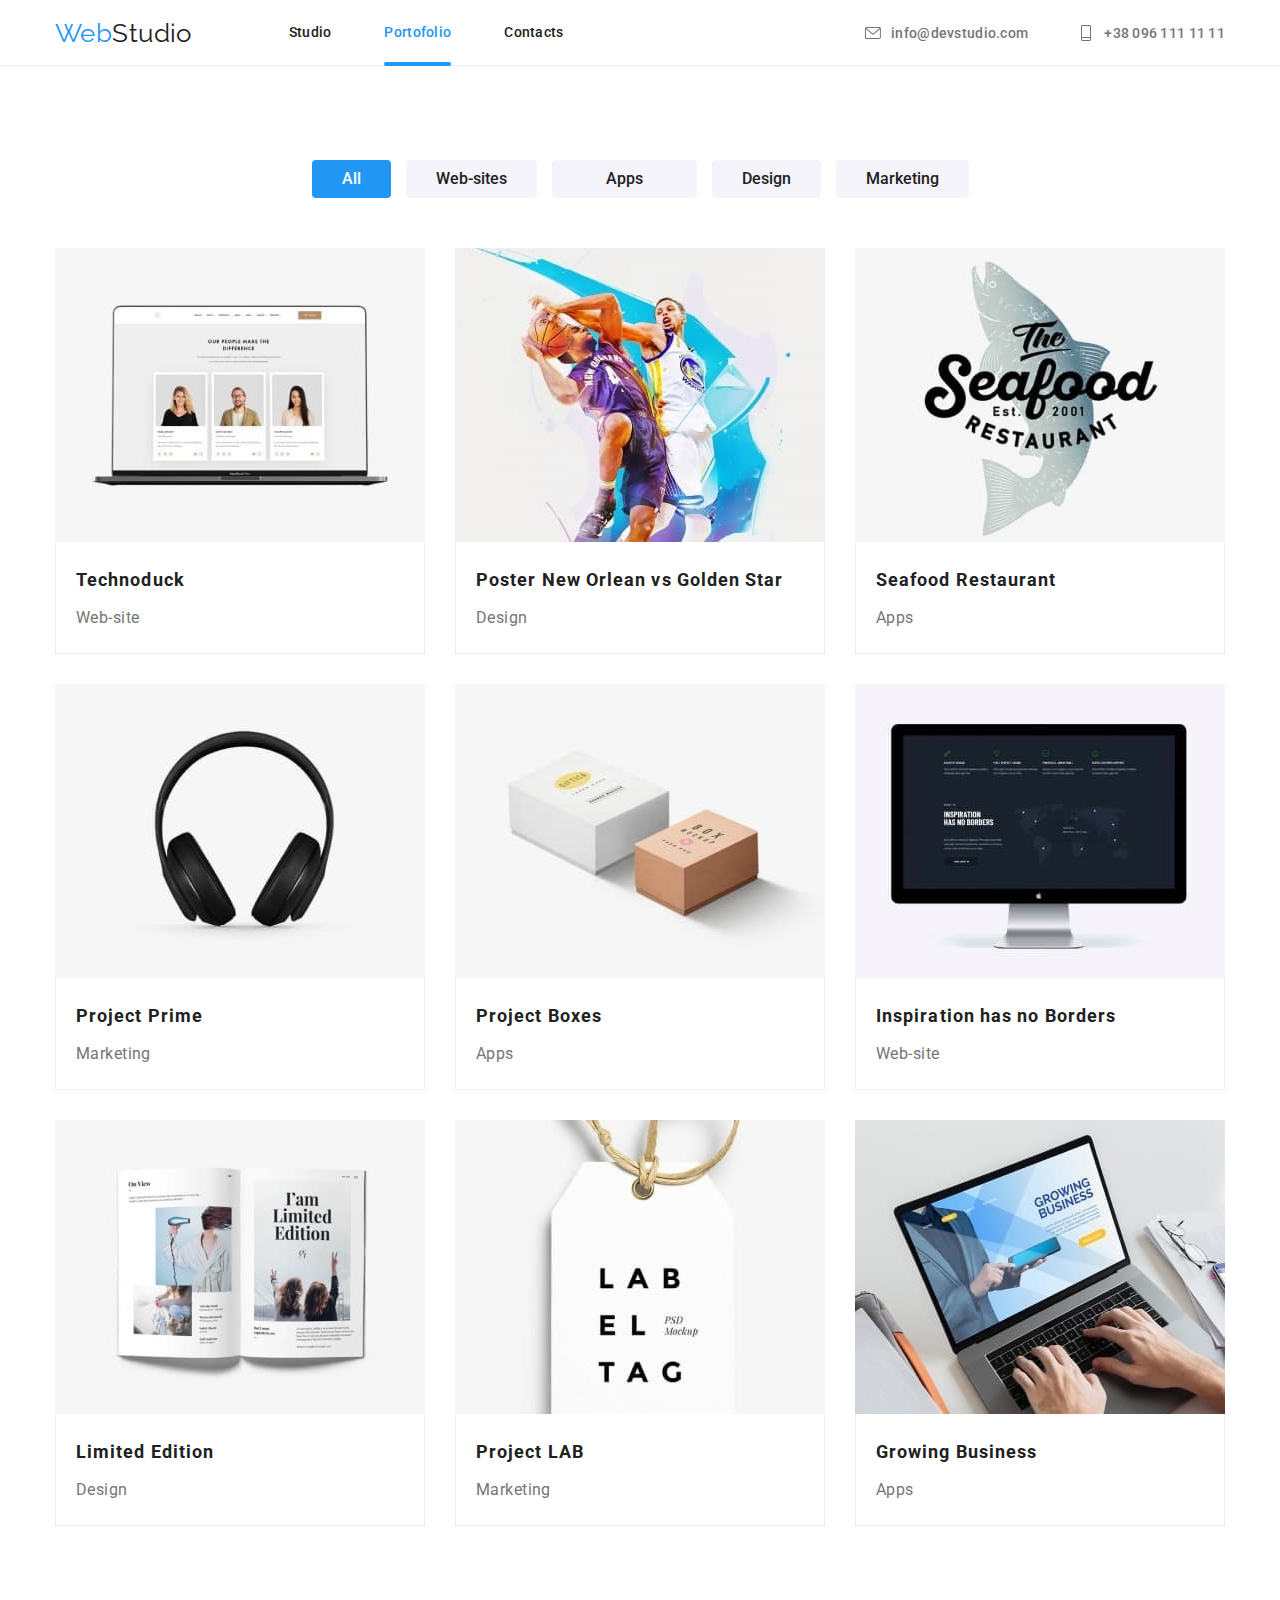
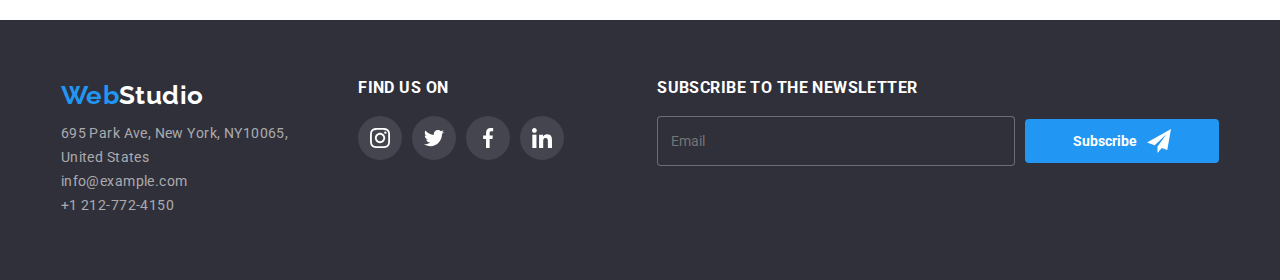
==== commit bae1ca5e: "HW 8" ====
--- a/portofolio.html
+++ b/portofolio.html
@@ -56,19 +56,20 @@
             >
           </li>
         </ul>
-        <button class="menu__open-button" type="button" js-open-menu>
+        <button class="menu-toggle js-open-menu" aria-expanded="false" aria-controls="mobile-menu" >
           <svg class= "navigation__tag" width="24px" height="16px"> 
             <use href="./images/icons.svg#icon-menu_24px"></use>
           </svg>
           </button>
           </div>
-          <div class="mobile__menu .is-open" js-menu-container>
-            <div class="mobile__menu">
-              <button class="menu__close-button" type="button" js-close-menu>
+          <div class="menu-container js-menu-container" id="mobile-menu">
+            <div class="mobile-menu">
+              <button class="menu-toggle js-close-menu">
                 <svg class="navigation__close-tag" width="19px" height="19px">
                   <use href="./images/icons.svg#icon-close_24px"></use>
                 </svg>
               </button>
+              
               <ul class="mobile__list">
                 <li class="mobile__item">
                   <a class="mobile__link mobile__link-current" href="index.html">Studio</a>
--- a/css/main.min.css
+++ b/css/main.min.css
@@ -1 +1 @@
-body{font-family:"Roboto";font-style:normal;font-weight:400;font-size:14px;line-height:16px;letter-spacing:.03em}h1,h2,h3,h4,h5,h6,p{margin:0}html{box-sizing:border-box}*,*::after,*::before{box-sizing:inherit}img{display:block;min-width:100%;height:auto}address{font-style:normal}.section{padding:94px 0}.container{width:1200px;padding-left:7px;padding-right:15px;margin-left:auto;margin-right:auto}ul{list-style:none;padding:0;margin:0}.link{text-decoration:none;color:inherit}.list{list-style:none;padding:0;margin:0}.title{color:#212121;font-weight:700;font-size:36px;line-height:42px;letter-spacing:.03em;text-align:center;margin-bottom:50px}@media screen and (min-width: 480px){.title{font-size:28px;line-height:32.81px;letter-spacing:.03em}}@media screen and (min-width: 480px){.section{padding:60px 0}}@media screen and (min-width: 1200px){.section{padding:94px 0}}@media screen and (min-width: 480px){.container{width:480px;padding:0 15px}}@media screen and (min-width: 768px){.container{width:768px;padding-left:15px;padding-right:15px}}@media screen and (min-width: 480px){img{width:450px;height:294px}}@media screen and (min-width: 768px){img{width:354px;height:294px}}@media screen and (min-width: 1200px){img{width:370px}}@media screen and (min-width: 480px){.app{width:145px}}@media screen and (min-width: 1200px){.container{width:1200px;padding-left:15px;padding-right:15px;margin-left:auto;margin-right:auto}}@media screen and (min-width: 1200px){.title{font-size:36px;line-height:42px;letter-spacing:.03em}}.header__section{background-color:#fff;border-bottom:1px solid #ececec}.header__container{display:flex;align-items:center;justify-content:space-between}.header__navigation{display:flex;align-items:center}.header__logo{color:#2196f3;font-family:"Raleway";text-decoration:none;font-size:26px}.second__color{color:#212121}.header__list{display:flex;margin-left:97px}.header__item:not(:last-child){margin-right:53px}.header__contacts{display:flex}.header__contacts-link{color:#757575}.header__contacts-link:hover{color:#2196f3}.header__contacts-link:focus{color:#2196f3}.header__icon{margin-right:10px;fill:currentColor}.header__contacts-item:not(:last-child){margin-right:50px}.header__link{color:#212121;font-weight:500;letter-spacing:.02em;text-decoration:none;padding:24px 0 25px 0;display:block;position:relative;transition:color 250ms cubic-bezier(0.4, 0, 0.2, 1)}.header__link:hover{color:#2196f3}.header__link:focus{color:#2196f3}.header__link-current::after{content:"";display:flex;width:100%;height:4px;background:#2196f3;border-radius:2px;position:absolute;margin-top:22px;transition:color 250ms cubic-bezier(0.4, 0, 0.2, 1)}.header__link-current{color:#2196f3}.header__contacts-link{color:#757575;font-weight:500;letter-spacing:.02em;display:flex;align-items:center;text-decoration:none;transition:color 250ms cubic-bezier(0.4, 0, 0.2, 1)}.header__contacts-link:hover{color:#2196f3}.header__contacts-link:focus{color:#2196f3}@media screen and (min-width: 480px){.is-open{visibility:visible;opacity:100%}}@media screen and (min-width: 480px){.mobile__menu{visibility:hidden;opacity:0}}@media screen and (min-width: 480px){.header__list{display:none}}@media screen and (min-width: 768px){.header__list{display:flex;margin-left:97px}}@media screen and (min-width: 480px){.header__contacts{display:none}}@media screen and (min-width: 768px){.header__contacts{display:flex}}@media screen and (min-width: 480px){.header__navigation{margin:16px 0}}@media screen and (min-width: 768px){.header__navigation{margin:0}}@media screen and (min-width: 480px){.menu__open-button{margin-left:auto;display:flex;justify-content:center;align-items:center;padding:0;border:none;background-color:rgba(0,0,0,0);fill:#212121;transition:fill 250ms var(--cubic)}}@media screen and (min-width: 768px){.menu__open-button{display:none}}@media screen and (min-width: 480px){.navigation__tag:hover{fill:#2196f3}}@media screen and (min-width: 768px){.navigation__tag:hover{display:none}}@media screen and (min-width: 480px){.mobile__menu{position:fixed;width:100%;height:100%;transition:250ms cubic-bezier(0.4, 0, 0.2, 1);z-index:1;background:#fff;transform:translate(-50%, -50%) scale(1) rotate(360deg);left:50%;top:50%;padding-top:48px;padding-left:40px;padding-right:40px;overflow-y:hidden}}@media screen and (min-width: 768px){.mobile__menu{display:none}}@media screen and (min-width: 480px){.mobile__list{padding-top:8px}}@media screen and (min-width: 480px){.mobile__item{margin-bottom:35px;text-decoration:none;font-weight:500;font-size:40px;line-height:47px}}@media screen and (min-width: 480px){.mobile__link:hover{color:#2196f3}}@media screen and (min-width: 480px){.mobile__link-current{color:#2196f3}}@media screen and (min-width: 480px){.mobile__link{color:#212121;text-decoration:none}}@media screen and (min-width: 480px){.menu__close-button{position:absolute;top:11px;right:11px;width:30px;height:30px;background:#fff;border:1px solid rgba(0,0,0,.1);transition:background-color 250ms cubic-bezier(0.4, 0, 0.2, 1),border-color 250ms cubic-bezier(0.4, 0, 0.2, 1);cursor:pointer;border:none}.menu__close-button:hover{color:#2196f3}.menu__close-button:focus{color:#2196f3}}@media screen and (min-width: 480px){.navigation__close-tag{fill:currentColor}}@media screen and (min-width: 480px){.mobile__contacts{margin-top:302px;margin-bottom:64px}}@media screen and (min-width: 480px){.phone__link{font-weight:500;font-size:34px;line-height:40px;letter-spacing:2%;color:#2196f3;margin-bottom:32px;text-decoration:none}}@media screen and (min-width: 480px){.phone__item{margin-bottom:32px}}@media screen and (min-width: 480px){.email__link{font-weight:500;font-size:24px;line-height:28.13px;letter-spacing:2%;color:#757575;margin-bottom:32px;text-decoration:none}}@media screen and (min-width: 480px){.mobile__social{display:flex;padding-bottom:48px}}@media screen and (min-width: 480px){.mobile__social-link{color:#2196f3;font-weight:500;font-size:18px;line-height:22px;letter-spacing:2%;text-decoration:none}}@media screen and (min-width: 480px){.mobile__social-item:not(:last-child){border-right:1px solid rgba(33,33,33,.2);margin-right:10px;padding-right:10px}}@media screen and (min-width: 768px){.header__contacts{display:block;margin-left:93px}}@media screen and (min-width: 768px){.header__contacts-item:not(:last-child){margin-bottom:10px}}@media screen and (min-width: 768px){.header__contacts-link{font-size:12px;line-height:14px}}@media screen and (min-width: 768px){.header__icon{width:14px}}@media screen and (min-width: 1200px){.header__contacts{display:flex}}@media screen and (min-width: 1200px){.header__contacts-item:not(:last-child){margin-bottom:0}}@media screen and (min-width: 1200px){.header__contacts-link{font-size:14px;line-height:16px}}@media screen and (min-width: 1200px){.header__icon{width:16px}}.hero__section{background-color:#2f303a;padding:200px 0;display:flex;justify-content:center;background-image:linear-gradient(rgba(47, 48, 58, 0.4), rgba(47, 48, 58, 0.4)),url(../images/background.jpg);background-repeat:no-repeat;background-position:center;background-size:auto}.hero__container{text-align:center}.hero__title{color:#fff;font-weight:900;font-size:44px;line-height:60px;text-align:center;letter-spacing:.06em;text-transform:uppercase;margin-bottom:30px}.hero__button{color:#fff;background:#2196f3;box-shadow:0px 4px 4px rgba(0,0,0,.15);border-radius:4px;border:none;font-family:"Roboto";font-size:16px;line-height:30px;letter-spacing:.06em;font-weight:700;cursor:pointer;padding:10px 20px;transition:background-color 250ms cubic-bezier(0.4, 0, 0.2, 1)}.hero__button:hover{background-color:#188ce8}.hero__button:focus{background-color:#188ce8}@media screen and (min-width: 480px){.hero__section{background-size:480px 400px;padding:120px 60px;background-image:linear-gradient(rgba(47, 48, 58, 0.4), rgba(47, 48, 58, 0.4)),url(../images/background.jpg)}}@media screen and (min-width: 480px)and (min-device-pixel-ratio: 2),screen and (min-width: 480px)and (min-resolution: 192dpi),screen and (min-width: 480px)and (min-resolution: 2dppx){.hero__section{background-image:url(../images/background-2x.jpg)}}@media screen and (min-width: 768px){.hero__section{background-size:768px 400px;padding:120px 60px;background-image:linear-gradient(rgba(47, 48, 58, 0.4), rgba(47, 48, 58, 0.4)),url(../images/background.jpg)}}@media screen and (min-width: 768px)and (min-device-pixel-ratio: 2),screen and (min-width: 768px)and (min-resolution: 192dpi),screen and (min-width: 768px)and (min-resolution: 2dppx){.hero__section{background-image:url(../images/background-2x.jpg)}}@media screen and (min-width: 1200px){.hero__section{background-size:1600px 600px;padding:200px 0;background-image:linear-gradient(rgba(47, 48, 58, 0.4), rgba(47, 48, 58, 0.4)),url(../images/background.jpg)}}@media screen and (min-width: 1200px)and (min-device-pixel-ratio: 2),screen and (min-width: 1200px)and (min-resolution: 192dpi),screen and (min-width: 1200px)and (min-resolution: 2dppx){.hero__section{background-image:url(../images/background-2x.jpg)}}@media screen and (min-width: 481px)and (max-width: 767px){.hero__section{background-size:auto}}@media screen and (min-width: 769px)and (max-width: 1199px){.hero__section{background-size:auto}}@media screen and (min-width: 480px){.hero__title{font-size:26px;line-height:42px;letter-spacing:.06em}}@media screen and (min-width: 1200px){.hero__title{font-size:44px;line-height:60px;letter-spacing:.06em}}.advantages{display:flex;justify-content:center;padding-left:245px;padding-right:215px}.advantages__title{color:#212121;text-transform:uppercase;font-weight:700;margin-bottom:10px}.advantages__details{width:270px;height:120px;background-color:#f5f4fa;border-radius:4px;display:flex;justify-content:center;align-items:center;margin-bottom:30px}.advantages__content{color:#757575;line-height:24px;font-weight:400;width:270px;text-align:left}.advantages__item:not(:last-child){margin-right:30px}@media screen and (min-width: 480px){.advantages__details{width:450px}}@media screen and (min-width: 768px){.advantages__details{width:354px}}@media screen and (min-width: 1200px){.advantages__details{width:270px}}@media screen and (min-width: 480px){.advantages__container{padding:0;width:480px}}@media screen and (min-width: 480px){.advantages{display:flex;padding:0;flex-wrap:wrap}}@media screen and (min-width: 768px){.advantages{display:flex;padding:0;flex-wrap:wrap}}@media screen and (min-width: 480px){.section__advantages{padding:60px 0}}@media screen and (min-width: 480px){.advantages__title{font-size:14px;line-height:16.41px;text-align:center}}@media screen and (min-width: 768px){.advantages__title{text-align:left}}@media screen and (min-width: 480px){.advantages__content{width:450px;margin-bottom:30px}}@media screen and (min-width: 768px){.advantages__content{width:354px;margin:0}}@media screen and (min-width: 768px){.advantages__content{width:270px}}@media screen and (min-width: 480px){.advantages__content:not(:last-child){margin-bottom:30px}}@media screen and (min-width: 480px){.advantages__item:not(:last-child){margin:0}}@media screen and (min-width: 768px){.advantages__item:nth-child(1){margin-right:30px}}@media screen and (min-width: 768px){.advantages__item:nth-child(3){margin-right:30px}}@media screen and (min-width: 768px){.advantages__item:nth-child(1){margin-bottom:30px}}@media screen and (min-width: 768px){.advantages__item:nth-child(2){margin-bottom:30px}}@media screen and (min-width: 1200px){.advantages__item:not(:last-child){margin-right:30px}}.section__services{padding-top:0}.services{display:flex;justify-content:center}.services__item{position:relative}.services__image{width:370px;height:294px}.services__content{color:#fff;font-weight:700;font-size:14px;line-height:16px;background-color:rgba(47,48,58,.8);position:absolute;bottom:0;width:370px;height:70px;text-align:center;padding:27px}.services__item:not(:last-child){margin-right:30px}@media screen and (min-width: 480px){.section__services{display:none}}@media screen and (min-width: 1200px){.section__services{display:flex}}.team__section{background-color:#f5f4fa}.team{display:flex;justify-content:center}.team__item{background-color:#fff;border-radius:0px 0px 4px 4px;box-shadow:0px 2px 1px 0px rgba(0,0,0,.2),0px 1px 1px 0px rgba(0,0,0,.1411764706),0px 1px 3px 0px rgba(0,0,0,.1215686275);padding-bottom:30px}.team__image{background-color:#fff;width:270px;height:260px;margin-bottom:30px}.team__name{color:#212121;font-weight:500;font-size:16px;line-height:19px;text-align:center;margin:0 0 10px 0}.team__title{color:#757575;font-size:16px;line-height:19px;text-align:center;margin:0 0 15px 0}@media screen and (min-width: 480px){.team{padding:0;display:block}}@media screen and (min-width: 768px){.team{display:flex;flex-wrap:wrap}}@media screen and (min-width: 480px){.team__item{margin-bottom:30px;width:450px}}@media screen and (min-width: 768px){.team__item{width:354px}}@media screen and (min-width: 1200px){.team__item{width:270px}}@media screen and (min-width: 1200px){.team__item:nth-child(4){margin-right:0px}}@media screen and (min-width: 480px){.team__item:nth-child(4){margin-bottom:0px}}@media screen and (min-width: 480px){.team__image{height:auto;min-width:100%;display:block;width:450px}}@media screen and (min-width: 768px){.team__image{width:354px}}@media screen and (min-width: 1200px){.team__image{width:270px}}.customer{display:flex;justify-content:center}.customer__item:not(:last-child){margin-right:30px}.customer__link{transition:color 250ms cubic-bezier(0.4, 0, 0.2, 1);width:170px;border-radius:4px;border:1px solid #afb1b8;color:#afb1b8;display:flex;justify-content:center;align-items:center;padding:15px 0}.customer__link:hover{color:#2196f3;border-color:#2196f3;cursor:pointer}.customer__link:focus{color:#2196f3;border-color:#2196f3;cursor:pointer}.customer__icon{fill:currentColor}@media screen and (min-width: 480px){.customer{flex-wrap:wrap}}@media screen and (min-width: 480px){.customer__item{margin:0 30px 30px 0}}@media screen and (min-width: 480px){.customer__item:nth-child(2){margin-right:0}}@media screen and (min-width: 768px){.customer__item:nth-child(2){margin-right:30px}}@media screen and (min-width: 1200px){.customer__item{margin-right:30px;margin-bottom:0}}@media screen and (min-width: 768px){.customer__item:nth-child(3){margin-right:0}}@media screen and (min-width: 1200px){.customer__item:nth-child(3){margin-right:30px}}@media screen and (min-width: 480px){.customer__item:nth-child(4){margin-right:0}}@media screen and (min-width: 768px){.customer__item:nth-child(4){margin-right:30px;margin-bottom:0}}@media screen and (min-width: 768px){.customer__item:nth-child(5){margin-bottom:0}}@media screen and (min-width: 480px){.customer__item:nth-child(6){margin-right:0}}@media screen and (min-width: 768px){.customer__item:nth-child(6){margin-bottom:0}}@media screen and (min-width: 480px){.customer__link{width:210px}}@media screen and (min-width: 1200px){.customer__link{width:170px}}.footer__section{background-color:#2f303a;padding:60px 0}.footer__container{display:flex}.footer__link{color:#2196f3;font-family:"Raleway";font-size:26px;line-height:31px;text-decoration:none;font-weight:700;margin-bottom:10px;display:block}.second__color-white{color:#fff}.footer__address{font-style:normal}.footer__adrress-link{color:rgba(255,255,255,.6);line-height:24px;text-decoration:none;transition:color 250ms cubic-bezier(0.4, 0, 0.2, 1)}.footer__adrress-link:hover{color:#fff}.footer__adrress-link:focus{color:#fff}.footer__social{padding-left:70px;padding-top:15px}.footer__social-title{margin-bottom:20px;color:#fff}.footer__social-list{display:flex;justify-content:center}.footer__social-link{color:#fff;width:44px;display:flex;padding:12px;background-color:rgba(255,255,255,.1);border-radius:100%;transition:background-color 250ms cubic-bezier(0.4, 0, 0.2, 1)}.footer__social-link:hover{color:#fff;background-color:#2196f3}.footer__social-link:focus{color:#fff;background-color:#2196f3}.footer__social-link:not(:last-child){margin-right:10px}.footer__social-icon{fill:currentColor}.footer__social-item:not(:last-child){margin-right:10px}.subscription{padding-left:93px;padding-top:15px}.subscription__title{margin-bottom:20px;color:#fff}.subscription__form{display:flex}.subscription__input{width:343px;height:50px;background-color:#2f303a;border:1PX solid rgba(255,255,255,.3);color:rgba(255,255,255,.6);margin-right:10px;border-radius:4px;padding-left:13px;transition:border-color 250ms cubic-bezier(0.4, 0, 0.2, 1)}.subscription__input:hover,.subscription__input:focus{background-color:#2f303a;outline:none;border-color:#fff}.subscription__icon{fill:#fff;margin-left:10px}.subscription__button{padding:0 60px;background-color:#2196f3;color:#fff;border-radius:4px;border-style:none;cursor:pointer;justify-content:center;display:flex;align-items:center;transition:background-color 250ms cubic-bezier(0.4, 0, 0.2, 1);font-family:"Roboto";font-weight:700}.subscription__button:hover{background-color:#188ce8;color:#fff}.subscription__button:focus{background-color:#188ce8;color:#fff}@media screen and (min-width: 480px){.footer__container{display:inline-block;text-align:center}}@media screen and (min-width: 768px){.footer__container{display:flex;text-align:center;flex-wrap:wrap;justify-content:center}}@media screen and (min-width: 768px){.footer__container{flex-wrap:none}}@media screen and (min-width: 480px){.footer{margin-bottom:50px}}@media screen and (min-width: 768px){.footer{margin-right:165px}}@media screen and (min-width: 1200px){.footer{margin-right:0;text-align:left;margin-bottom:0}}@media screen and (min-width: 480px){.footer__social{padding:0;display:inline-block;margin-bottom:60px}}@media screen and (min-width: 1200px){.footer__social{padding-top:0;padding-left:70px;text-align:left}}@media screen and (min-width: 480px){.subscription{padding:0}}@media screen and (min-width: 1200px){.subscription{padding-left:93px;padding-top:0px;text-align:left}}@media screen and (min-width: 480px){.subscription__title{margin-bottom:20px}}@media screen and (min-width: 480px){.subscription__form{flex-wrap:wrap;justify-content:center}}@media only screen and (min-width: 768px){.subscription__form{flex-wrap:wrap;justify-content:center;flex-direction:column;align-items:center}}@media screen and (min-width: 1200px){.subscription__form{display:flex;flex-direction:inherit}}@media screen and (min-width: 480px){.subscription__input{margin-bottom:20px;width:450px}}@media screen and (min-width: 1200px){.subscription__input{margin-bottom:0;width:358px}}@media screen and (min-width: 480px){.subscription__button{padding:10px 60px}}@media screen and (min-width: 768px){.subscription__button{padding:10px 48px}}@media screen and (min-width: 1200px){.subscription__button{padding:10 48px}}.backdrop{position:fixed;top:0;left:0;width:100%;height:100%;background:rgba(0,0,0,.2);transition:250ms cubic-bezier(0.4, 0, 0.2, 1);padding-top:40px;z-index:1}.modal{padding:40px;background:#fff;transform:translate(-50%, -50%) scale(1) rotate(360deg);left:50%;top:50%;position:absolute;border-radius:4px}.modal__close-button{position:absolute;top:8px;right:8px;width:30px;height:30px;background:#fff;border:1px solid rgba(0,0,0,.1);border-radius:50%;transition:background-color 250ms cubic-bezier(0.4, 0, 0.2, 1),border-color 250ms cubic-bezier(0.4, 0, 0.2, 1);cursor:pointer}.modal__close-button:hover{border-color:#2196f3;color:#2196f3}.modal__close-button:focus{border-color:#2196f3;color:#2196f3}.modal__close-icon{width:11px;height:11px;fill:currentColor}.is-hidden{opacity:0;pointer-events:none;visibility:hidden}.form{display:flex;flex-direction:column;align-items:center}.form__title{font-weight:700;font-size:20px;line-height:23.44px;letter-spacing:3%;text-align:center}.form__details{position:relative;color:#757575;font-weight:400;font-size:12px;line-height:14.06px;display:flex;flex-direction:column;margin-top:30px}.form__input{width:448px;height:40px;padding-left:42px;border:1PX solid rgba(33,33,33,.2);border-radius:4px;transition:border-color 250ms cubic-bezier(0.4, 0, 0.2, 1)}.form__input:hover{border:1px solid #2196f3;outline:none}.form__input:focus{border:1px solid #2196f3;outline:none}.form__input:hover~svg,.form__input:focus~svg{fill:#2196f3}.form__icon{position:absolute;top:50%;left:15px;transform:translateY(-50%);fill:currentColor}.form__comments{margin-top:4px;resize:none;padding-left:16px;padding-top:12px;border:1PX solid rgba(33,33,33,.2);border-radius:4px;transition:border-color 250ms cubic-bezier(0.4, 0, 0.2, 1)}.form__comments:hover{border:1px solid #2196f3;outline:none}.form__comments:focus{border:1px solid #2196f3;outline:none}.form__data{position:relative;color:#757575;font-weight:400;font-size:12px;line-height:14.06px;display:flex;flex-direction:column;margin-top:30px;width:100%}.form__button{margin-top:15px;background-color:#2196f3;color:#fff;border-radius:4px;border:none;cursor:pointer;transition:background-color 250ms cubic-bezier(0.4, 0, 0.2, 1);font-family:"Roboto";font-weight:700;padding:16px 80px;font-size:16px}.form__button:hover{background-color:#188ce8;color:#fff}.form__button:focus{background-color:#188ce8;color:#fff}.checkbox{margin-top:20px;align-items:center;display:flex}.checkbox__checkmarker{display:none}.checkbox__part{margin-right:5px;border-radius:2px;display:flex;transition:color 250ms cubic-bezier(0.4, 0, 0.2, 1),border-color 250ms cubic-bezier(0.4, 0, 0.2, 1);align-items:center;width:16px;height:15px}.checkbox__checkmarker:checked+.checkbox__icon{background:#2196f3;border-radius:2px;border:1px solid #2196f3;width:16px;height:15px}.checkbox__icon{fill:#fff;border:2px solid #000;width:16px;height:15px;border-radius:2px}.checkbox__text{font-weight:400;font-size:14px;line-height:24px;color:#757575}.backdrop .modal{transform:scale(0.5),translate(-50%, -50%)}@media screen and (min-width: 480px){.modal{top:12%}}@media screen and (min-width: 768px){.modal{top:14%}}@media screen and (min-width: 1200px){.modal{top:50%}}@media screen and (min-width: 480px){.form__input{width:370px}}@media screen and (min-width: 1200px){.form__input{width:448px}}@media screen and (min-width: 480px){.checkbox__text{font-size:12px;line-height:14px}}@media screen and (min-width: 1200px){.checkbox__text{font-size:14px;line-height:24px}}@media screen and (min-width: 480px){.checkbox{align-items:flex-start}}@media screen and (min-width: 120px){.checkbox{align-items:center}}.portofolio__section{padding-bottom:94px;padding-top:94px;background-color:#fff}.portofolio{display:flex;justify-content:center;margin-bottom:50px}.portofolio__item:not(:last-child){margin-right:8px}.portofolio__button{color:#212121;background-color:#f5f4fa;font-weight:500;font-size:16px;line-height:26px;text-align:center;cursor:pointer;border-radius:4px;border:none;font-family:"Roboto";padding:5px 25px;transition:background-color 250ms cubic-bezier(0.4, 0, 0.2, 1),color 250ms cubic-bezier(0.4, 0, 0.2, 1),box-shadow 250ms cubic-bezier(0.4, 0, 0.2, 1)}.portofolio__button:hover{box-shadow:0px 2px 2px 0px rgba(0,0,0,.1215686275),0px 1px 2px 0px rgba(0,0,0,.0784313725),0px 3px 1px 0px rgba(0,0,0,.1019607843)}.portofolio__button:focus{box-shadow:0px 2px 2px 0px rgba(0,0,0,.1215686275),0px 1px 2px 0px rgba(0,0,0,.0784313725),0px 3px 1px 0px rgba(0,0,0,.1019607843)}.portofolio__button-current{color:#fff;background-color:#2196f3}.portofolio__button:hover,.portofolio__button:focus{color:#fff;background-color:#2196f3}.picture{display:flex;flex-wrap:wrap;margin-top:-30px;margin-left:-30px;text-decoration:none}.picture__link{text-decoration:none;cursor:pointer}.picture__item{background-color:#fff;margin-top:30px;margin-left:30px}.picture__item:hover{box-shadow:1px 4px 6px 0px rgba(0,0,0,.1607843137),0px 4px 4px 0px rgba(0,0,0,.0588235294),0px 1px 1px 0px rgba(0,0,0,.1215686275)}.picture__item:focus{box-shadow:1px 4px 6px 0px rgba(0,0,0,.1607843137),0px 4px 4px 0px rgba(0,0,0,.0588235294),0px 1px 1px 0px rgba(0,0,0,.1215686275)}.picture__description{position:absolute;width:370px;height:294px;overflow:hidden}.picture__details{color:#fff;padding-top:64px;padding-left:24px;padding-right:24px;padding-bottom:64px;width:320px;font-size:18px;line-height:28px}.picture__item:hover .picture__details{transform:translatex(0)}.picture__details{position:absolute;top:0;left:0;width:100%;height:100%;background-color:rgba(33,150,243,.9);transform:translatey(100%);transition:transform 250ms ease;animation-timing-function:cubic-bezier(0.4, 0, 0.2, 1)}.picture__content{background-color:#fff;padding:20px 24px;border-left:1px solid #eee;border-right:1px solid #eee;border-bottom:1px solid #eee}.picture__title{color:#212121;font-size:18px;line-height:36px;letter-spacing:.06em;font-weight:700;margin:0 0 5px 0}.picture__text{color:#757575;font-size:16px;line-height:30px}@media screen and (min-width: 480px){.portofolio__section{padding:60px 0}}@media screen and (min-width: 480px){.portofolio{flex-wrap:wrap;justify-content:normal}}@media screen and (min-width: 768px){.portofolio{flex-wrap:wrap;justify-content:center}}@media screen and (min-width: 480px){.portofolio__item{margin-bottom:15px}}@media screen and (min-width: 480px){.picture{margin:0}}@media screen and (min-width: 480px){.picture{margin-top:-30px;margin-right:-30px}}@media screen and (min-width: 480px){.picture__description{width:450px}}@media screen and (min-width: 768px){.picture__description{width:354px}}@media screen and (min-width: 1200px){.picture__description{width:370px}}@media screen and (min-width: 480px){.portofolio__button{padding:6px 30px}}@media screen and (min-width: 480px){.picture__item{margin:0 0 30px 0}}@media screen and (min-width: 768px){.picture__item{margin-right:30px;margin-bottom:30px}}@media screen and (min-width: 1200px){.picture__item{margin-right:30px;margin-bottom:30px}}@media screen and (min-width: 768px){.picture__item:nth-child(2){margin-right:0}}@media screen and (min-width: 768px){.picture__item:nth-child(3){margin-right:30px}}@media screen and (min-width: 1200px){.picture__item:nth-child(3){margin-right:0;margin-left:30px}}@media screen and (min-width: 768px){.picture__item:nth-child(4){margin-right:0}}@media screen and (min-width: 768px){.picture__item:nth-child(5){margin-left:0}}@media screen and (min-width: 1200px){.picture__item:nth-child(5){margin-left:30px;margin-bottom:0}}@media screen and (min-width: 768px){.picture__item:nth-child(6){margin-right:0}}@media screen and (min-width: 1200px){.picture__item:nth-child(7){margin-right:30px;margin-bottom:0}}@media screen and (min-width: 768px){.picture__item:nth-child(8){margin-right:0}}@media screen and (min-width: 1200px){.picture__item:nth-child(8){margin-right:30px;margin-bottom:0}}@media screen and (min-width: 768px){.picture__item:nth-child(9){margin-right:0;margin-bottom:0}}.team__social{display:flex;justify-content:center}.team__social-list:not(:last-child){margin-right:10px}.team__social-link{color:#afb1b8;width:44px;height:44px;display:flex;justify-content:center;align-items:center;transition:color 250ms cubic-bezier(0.4, 0, 0.2, 1),background-color 250ms cubic-bezier(0.4, 0, 0.2, 1);border-radius:50%}.team__social-link:hover{color:#fff;background-color:#2196f3}.team__social-link:focus{color:#fff;background-color:#2196f3}@media screen and (min-width: 1200px){.team__item:not(:last-child){margin-right:30px;margin-bottom:0}}@media screen and (min-width: 768px){.team__item:not(:last-child){margin-right:10}}@media screen and (min-width: 768px){.team__item{margin-bottom:30px;margin-right:30px}}@media screen and (min-width: 768px){.team__item:nth-child(2){margin-right:0}}@media screen and (min-width: 1200px){.team__item:nth-child(2){margin-right:30px}}@media screen and (min-width: 768px){.team__item:nth-child(3){margin-bottom:0px}}@media screen and (min-width: 768px){.team__item:nth-child(4){margin-bottom:0px;margin-right:0px}}.team__social-icon{fill:currentColor}/*# sourceMappingURL=main.min.css.map */+body{font-family:"Roboto";font-style:normal;font-weight:400;font-size:14px;line-height:16px;letter-spacing:.03em}h1,h2,h3,h4,h5,h6,p{margin:0}html{box-sizing:border-box}*,*::after,*::before{box-sizing:inherit}img{display:block;min-width:100%;height:auto}address{font-style:normal}.section{padding:94px 0}ul{list-style:none;padding:0;margin:0}.link{text-decoration:none;color:inherit}.list{list-style:none;padding:0;margin:0}.title{color:#212121;font-weight:700;font-size:36px;line-height:42px;letter-spacing:.03em;text-align:center;margin-bottom:50px}@media screen and (min-width: 480px){.title{font-size:28px;line-height:32.81px;letter-spacing:.03em}}@media screen and (min-width: 480px){.section{padding:60px 0}}@media screen and (min-width: 480px){.container{width:480px;padding-left:15px;padding-right:15px;margin-left:auto;margin-right:auto}}@media screen and (min-width: 768px){.container{width:768px;padding-left:15px;padding-right:15px}}@media screen and (min-width: 1200px){.section{padding:94px 0}}@media screen and (min-width: 480px){img{width:450px;height:294px}}@media screen and (min-width: 768px){img{width:350px;height:294px}}@media screen and (min-width: 1200px){img{width:370px}}@media screen and (min-width: 480px){.app{width:145px}}@media screen and (min-width: 1200px){.container{width:1200px;padding-left:15px;padding-right:15px;margin-left:auto;margin-right:auto}}@media screen and (min-width: 1200px){.title{font-size:36px;line-height:42px;letter-spacing:.03em}}.header__section{background-color:#fff;border-bottom:1px solid #ececec}.header__container{display:flex;align-items:center;justify-content:space-between}.header__navigation{display:flex;align-items:center;margin:16px 0}.header__logo{color:#2196f3;font-family:"Raleway";text-decoration:none;font-size:26px}.second__color{color:#212121}.header__list{display:none}.header__item:not(:last-child){margin-right:53px}.header__contacts{display:none}.header__contacts-link{color:#757575}.header__contacts-link:hover{color:#2196f3}.header__contacts-link:focus{color:#2196f3}.header__icon{margin-right:10px;fill:currentColor}.header__contacts-item:not(:last-child){margin-right:50px}.header__link{color:#212121;font-weight:500;letter-spacing:.02em;text-decoration:none;padding:24px 0 25px 0;display:block;position:relative;transition:color 250ms cubic-bezier(0.4, 0, 0.2, 1)}.header__link:hover{color:#2196f3}.header__link:focus{color:#2196f3}.header__link-current::after{content:"";display:flex;width:100%;height:4px;background:#2196f3;border-radius:2px;position:absolute;margin-top:22px;transition:color 250ms cubic-bezier(0.4, 0, 0.2, 1)}.header__link-current{color:#2196f3}.header__contacts-link{color:#757575;font-weight:500;letter-spacing:.02em;display:flex;align-items:center;text-decoration:none;transition:color 250ms cubic-bezier(0.4, 0, 0.2, 1)}.header__contacts-link:hover{color:#2196f3}.header__contacts-link:focus{color:#2196f3}.navigation__tag:hover{fill:#2196f3}.menu-toggle{min-height:40px;min-width:40px;display:flex;align-items:center;justify-content:center;margin:0;padding:0;background-color:rgba(0,0,0,0);cursor:pointer;border:none;border-radius:50%;outline:none;transition:color 250ms cubic-bezier(0.4, 0, 0.2, 1)}@media(min-width: 768px){.menu-toggle{display:none}}.menu-toggle:hover,.menu-toggle:focus{background-color:#fff}.menu-container{position:fixed;top:0;left:0;width:100vw;height:100vh;padding:32px;background-color:#fff;z-index:999;transform:translateX(100%);transition:transform 250ms ease-in-out}.menu-container.is-open{transform:translateX(0)}.menu-container .menu-toggle{position:absolute;top:16px;right:16px;color:#fff}.mobile-menu{padding:0;margin:0;list-style:none}.mobile-menu .link{display:block;padding:10px;color:#fff;text-decoration:none}@media screen and (min-width: 768px){.header__list{display:flex;margin-left:97px}}@media screen and (min-width: 768px){.header__contacts{display:flex}}@media screen and (min-width: 768px){.header__navigation{margin:0}}@media screen and (min-width: 768px){.menu__open-button{display:none}}@media screen and (min-width: 768px){.navigation__tag:hover{display:none}}@media screen and (min-width: 768px){.mobile__menu{display:none}}.mobile__list{padding-top:8px}.mobile__item{margin-bottom:35px;text-decoration:none;font-weight:500;font-size:40px;line-height:47px}.mobile__link{color:#212121;text-decoration:none}.mobile__link:hover,.mobile__link:focus{color:#2196f3;transition:background-color 250ms cubic-bezier(0.4, 0, 0.2, 1)}.mobile__link-current{color:#2196f3}.navigation__close-tag{fill:#000}.navigation__close-tag:hover{fill:#2196f3}.mobile__contacts{margin-top:302px;margin-bottom:64px}.phone__link{font-weight:500;font-size:34px;line-height:40px;letter-spacing:2%;color:#2196f3;margin-bottom:32px;text-decoration:none}.phone__item{margin-bottom:32px}.email__link{font-weight:500;font-size:24px;line-height:28.13px;letter-spacing:2%;color:#757575;margin-bottom:32px;text-decoration:none}.mobile__social{display:flex;padding-bottom:48px}.mobile__social-link{color:#2196f3;font-weight:500;font-size:18px;line-height:22px;letter-spacing:2%;text-decoration:none}.mobile__social-item:not(:last-child){border-right:1px solid rgba(33,33,33,.2);margin-right:10px;padding-right:10px}@media screen and (min-width: 768px){.header__contacts{display:block;margin-left:93px}}@media screen and (min-width: 768px){.header__contacts-item:not(:last-child){margin-bottom:10px}}@media screen and (min-width: 768px){.header__contacts-link{font-size:12px;line-height:14px}}@media screen and (min-width: 768px){.header__icon{width:14px}}@media screen and (min-width: 1200px){.header__contacts{display:flex}}@media screen and (min-width: 1200px){.header__contacts-item:not(:last-child){margin-bottom:0}}@media screen and (min-width: 1200px){.header__contacts-link{font-size:14px;line-height:16px}}@media screen and (min-width: 1200px){.header__icon{width:16px}}.hero__section{background-color:#2f303a;background-size:100% 100%;padding:120px 0;display:flex;justify-content:center;background-image:linear-gradient(rgba(47, 48, 58, 0.4), rgba(47, 48, 58, 0.4)),url(../images/background.jpg);background-repeat:no-repeat;background-position:center}.hero__container{text-align:center}.hero__title{color:#fff;font-weight:900;font-size:26px;line-height:42px;text-align:center;letter-spacing:.06em;text-transform:uppercase;margin-bottom:30px}.hero__button{color:#fff;background:#2196f3;box-shadow:0px 4px 4px rgba(0,0,0,.15);border-radius:4px;border:none;font-family:"Roboto";font-size:16px;line-height:30px;letter-spacing:.06em;font-weight:700;cursor:pointer;padding:10px 20px;transition:background-color 250ms cubic-bezier(0.4, 0, 0.2, 1)}.hero__button:hover{background-color:#188ce8}.hero__button:focus{background-color:#188ce8}@media screen and (min-device-pixel-ratio: 2),screen and (min-resolution: 192dpi),screen and (min-resolution: 2dppx){.hero__section{background-image:url(../images/background-2x.jpg)}}@media screen and (min-width: 768px){.hero__section{background-image:linear-gradient(rgba(47, 48, 58, 0.4), rgba(47, 48, 58, 0.4)),url(../images/background.jpg)}}@media screen and (min-width: 768px)and (min-device-pixel-ratio: 2),screen and (min-width: 768px)and (min-resolution: 192dpi),screen and (min-width: 768px)and (min-resolution: 2dppx){.hero__section{background-image:url(../images/background-2x.jpg)}}@media screen and (min-width: 1200px){.hero__section{padding:200px 0;background-image:linear-gradient(rgba(47, 48, 58, 0.4), rgba(47, 48, 58, 0.4)),url(../images/background.jpg)}}@media screen and (min-width: 1200px)and (min-device-pixel-ratio: 2),screen and (min-width: 1200px)and (min-resolution: 192dpi),screen and (min-width: 1200px)and (min-resolution: 2dppx){.hero__section{background-image:url(../images/background-2x.jpg)}}@media screen and (min-width: 481px)and (max-width: 767px){.hero__section{background-size:100% 100%}}@media screen and (min-width: 769px)and (max-width: 1199px){.hero__section{background-size:100% 100%}}@media screen and (min-width: 1200px){.hero__title{font-size:44px;line-height:60px;letter-spacing:.06em}}.advantages{display:flex;padding:0;flex-wrap:wrap}.advantages__title{color:#212121;text-transform:uppercase;font-weight:700;margin-bottom:10px;font-size:14px;line-height:16.41px;text-align:center}.advantages__details{width:450px;height:120px;background-color:#f5f4fa;border-radius:4px;display:flex;justify-content:center;align-items:center;margin-bottom:30px}.advantages__content{color:#757575;line-height:24px;font-weight:400;width:270px;text-align:left;width:450px;margin-bottom:30px}.advantages__item:not(:last-child){margin-right:30px}.advantages__content:not(:last-child){margin-bottom:30px}@media screen and (min-width: 768px){.advantages__details{width:354px}}@media screen and (min-width: 768px){.advantages__item:not(:last-child){margin-right:0}}@media screen and (min-width: 1200px){.advantages__details{width:270px}}@media screen and (min-width: 768px){.advantages__title{text-align:left}}@media screen and (min-width: 768px){.advantages__content{width:354px;margin:0}}@media screen and (min-width: 768px){.advantages__content{width:270px}}@media screen and (min-width: 768px){.advantages__item:nth-child(1){margin-right:30px}}@media screen and (min-width: 768px){.advantages__item:nth-child(3){margin-right:30px}}@media screen and (min-width: 768px){.advantages__item:nth-child(1){margin-bottom:30px}}@media screen and (min-width: 768px){.advantages__item:nth-child(2){margin-bottom:30px}}@media screen and (min-width: 1200px){.advantages__item:nth-child(2){margin-right:30px}}@media screen and (min-width: 1200px){.advantages__item{margin-bottom:30px}}@media screen and (min-width: 1200px){.advantages{display:flex;justify-content:center}}.section__services{padding-top:0}.services{display:flex;justify-content:center}.services__item{position:relative}.services__image{width:370px;height:294px}.services__content{color:#fff;font-weight:700;font-size:14px;line-height:16px;background-color:rgba(47,48,58,.8);position:absolute;bottom:0;width:370px;height:70px;text-align:center;padding:27px}.services__item:not(:last-child){margin-right:30px}@media screen and (min-width: 480px){.section__services{display:none}}@media screen and (min-width: 1200px){.section__services{display:flex}}.team__section{background-color:#f5f4fa}.team{padding:0;display:block}.team__item{background-color:#fff;border-radius:0px 0px 4px 4px;box-shadow:0px 2px 1px 0px rgba(0,0,0,.2),0px 1px 1px 0px rgba(0,0,0,.1411764706),0px 1px 3px 0px rgba(0,0,0,.1215686275);padding-bottom:30px;margin-bottom:30px;width:450px}.team__image{height:auto;min-width:100%;display:block;width:450px;background-color:#fff}.team__name{color:#212121;font-weight:500;font-size:16px;line-height:19px;text-align:center;margin:30px 0 10px 0}.team__title{color:#757575;font-size:16px;line-height:19px;text-align:center;margin:0 0 15px 0}.team__item:nth-child(4){margin-bottom:0px}@media screen and (min-width: 1200px){.team{display:flex;justify-content:center}}@media screen and (min-width: 768px){.team{display:flex;flex-wrap:wrap}}@media screen and (min-width: 768px){.team__item{width:354px}}@media screen and (min-width: 1200px){.team__item{width:270px}}@media screen and (min-width: 1200px){.team__item:nth-child(4){margin-right:0px}}@media screen and (min-width: 480px){.team__image{height:auto;min-width:100%;display:block;width:450px}}@media screen and (min-width: 768px){.team__image{width:354px}}@media screen and (min-width: 1200px){.team__image{width:270px;height:260px;margin-bottom:30px}}.customer{display:flex;justify-content:center}.customer__item:not(:last-child){margin-right:30px}.customer__link{transition:color 250ms cubic-bezier(0.4, 0, 0.2, 1);width:170px;border-radius:4px;border:1px solid #afb1b8;color:#afb1b8;display:flex;justify-content:center;align-items:center;padding:15px 0}.customer__link:hover{color:#2196f3;border-color:#2196f3;cursor:pointer}.customer__link:focus{color:#2196f3;border-color:#2196f3;cursor:pointer}.customer__icon{fill:currentColor}@media screen and (min-width: 480px){.customer{flex-wrap:wrap}}@media screen and (min-width: 480px){.customer__item{margin:0 30px 30px 0}}@media screen and (min-width: 480px){.customer__item:nth-child(2){margin-right:0}}@media screen and (min-width: 768px){.customer__item:nth-child(2){margin-right:30px}}@media screen and (min-width: 1200px){.customer__item{margin-right:30px;margin-bottom:0}}@media screen and (min-width: 768px){.customer__item:nth-child(3){margin-right:0}}@media screen and (min-width: 1200px){.customer__item:nth-child(3){margin-right:30px}}@media screen and (min-width: 480px){.customer__item:nth-child(4){margin-right:0}}@media screen and (min-width: 768px){.customer__item:nth-child(4){margin-right:30px;margin-bottom:0}}@media screen and (min-width: 768px){.customer__item:nth-child(5){margin-bottom:0}}@media screen and (min-width: 480px){.customer__item:nth-child(6){margin-right:0}}@media screen and (min-width: 768px){.customer__item:nth-child(6){margin-bottom:0}}@media screen and (min-width: 480px){.customer__link{width:210px}}@media screen and (min-width: 1200px){.customer__link{width:170px}}.footer__section{background-color:#2f303a;padding:60px 0}.footer__container{display:block;text-align:center}.footer__link{color:#2196f3;font-family:"Raleway";font-size:26px;line-height:31px;text-decoration:none;font-weight:700;margin-bottom:10px;display:block}.second__color-white{color:#fff}.footer__address{font-style:normal}.footer__adrress-link{color:rgba(255,255,255,.6);line-height:24px;text-decoration:none;transition:color 250ms cubic-bezier(0.4, 0, 0.2, 1)}.footer__adrress-link:hover{color:#fff}.footer__adrress-link:focus{color:#fff}.footer__social{padding:0;display:inline-block;margin-bottom:60px}.footer__social-title{margin-bottom:20px;color:#fff}.footer__social-list{display:flex;justify-content:center}.footer__social-link{color:#fff;width:44px;display:flex;padding:12px;background-color:rgba(255,255,255,.1);border-radius:100%;transition:background-color 250ms cubic-bezier(0.4, 0, 0.2, 1)}.footer__social-link:hover{color:#fff;background-color:#2196f3}.footer__social-link:focus{color:#fff;background-color:#2196f3}.footer__social-link:not(:last-child){margin-right:10px}.footer__social-icon{fill:currentColor}.footer__social-item:not(:last-child){margin-right:10px}.subscription{padding:0}.subscription__title{color:#fff;margin-bottom:20px}.subscription__form{display:flex;flex-wrap:wrap;justify-content:center}.subscription__input{height:50px;background-color:#2f303a;border:1PX solid rgba(255,255,255,.3);color:rgba(255,255,255,.6);margin-right:10px;border-radius:4px;padding-left:13px;transition:border-color 250ms cubic-bezier(0.4, 0, 0.2, 1);margin-bottom:20px;width:450px}.subscription__input:hover,.subscription__input:focus{background-color:#2f303a;outline:none;border-color:#fff}.subscription__icon{fill:#fff;margin-left:10px}.subscription__button{background-color:#2196f3;color:#fff;border-radius:4px;border-style:none;cursor:pointer;justify-content:center;display:flex;align-items:center;transition:background-color 250ms cubic-bezier(0.4, 0, 0.2, 1);font-family:"Roboto";font-weight:700;padding:10px 60px}.subscription__button:hover{background-color:#188ce8;color:#fff}.subscription__button:focus{background-color:#188ce8;color:#fff}.footer{margin-bottom:50px}@media screen and (min-width: 1200px){.footer__container{display:flex}}@media screen and (min-width: 768px){.footer__container{display:flex;text-align:center;flex-wrap:wrap;justify-content:center}}@media screen and (min-width: 768px){.footer{margin-right:165px}}@media screen and (min-width: 1200px){.footer{margin-right:0;text-align:left;margin-bottom:0}}@media screen and (min-width: 1200px){.footer__social{padding-left:70px;text-align:left}}@media screen and (min-width: 1200px){.subscription{padding-left:93px;text-align:left}}@media only screen and (min-width: 768px){.subscription__form{flex-direction:column;align-items:center}}@media screen and (min-width: 1200px){.subscription__form{flex-direction:inherit}}@media screen and (min-width: 1200px){.subscription__input{margin-bottom:0;width:358px}}@media screen and (min-width: 768px){.subscription__button{padding:10px 48px}}@media screen and (min-width: 1200px){.subscription__button{padding:10px 48px}}@media screen and (min-width: 480px){.backdrop{position:fixed;top:0;left:0;width:100%;height:100%;background:rgba(0,0,0,.2);transition:250ms cubic-bezier(0.4, 0, 0.2, 1);padding-top:40px;z-index:1}.modal{padding:40px;background:#fff;transform:translate(-50%, -50%) scale(1) rotate(360deg);left:50%;top:50%;position:absolute;border-radius:4px;width:450px}.modal__close-button{position:absolute;top:8px;right:8px;width:30px;height:30px;background:#fff;border:1px solid rgba(0,0,0,.1);border-radius:50%;transition:background-color 250ms cubic-bezier(0.4, 0, 0.2, 1),border-color 250ms cubic-bezier(0.4, 0, 0.2, 1);cursor:pointer}.modal__close-button:hover{border-color:#2196f3;color:#2196f3}.modal__close-button:focus{border-color:#2196f3;color:#2196f3}.modal__close-icon{width:11px;height:11px;fill:currentColor}.is-hidden{opacity:0;pointer-events:none;visibility:hidden}.form{display:flex;flex-direction:column;align-items:center}.form__title{font-weight:700;font-size:20px;line-height:23.44px;letter-spacing:3%;text-align:center}.form__details{position:relative;color:#757575;font-weight:400;font-size:12px;line-height:14.06px;display:flex;flex-direction:column;margin-top:30px;width:100%}.form__input{width:100%;height:40px;padding-left:42px;border:1px solid rgba(33,33,33,.2);border-radius:4px;transition:border-color 250ms cubic-bezier(0.4, 0, 0.2, 1)}.form__input:hover{border:1px solid #2196f3;outline:none}.form__input:focus{border:1px solid #2196f3;outline:none}.form__input:hover~svg,.form__input:focus~svg{fill:#2196f3}.form__icon{position:absolute;top:50%;left:15px;transform:translateY(-50%);fill:currentColor}.form__comments{margin-top:4px;resize:none;padding-left:16px;padding-top:12px;border:1px solid rgba(33,33,33,.2);border-radius:4px;transition:border-color 250ms cubic-bezier(0.4, 0, 0.2, 1)}.form__comments:hover{border:1px solid #2196f3;outline:none}.form__comments:focus{border:1px solid #2196f3;outline:none}.form__data{position:relative;color:#757575;font-weight:400;font-size:12px;line-height:14.06px;display:flex;flex-direction:column;margin-top:30px;width:100%}.form__button{margin-top:15px;background-color:#2196f3;color:#fff;border-radius:4px;border:none;cursor:pointer;transition:background-color 250ms cubic-bezier(0.4, 0, 0.2, 1);font-family:"Roboto";font-weight:700;padding:16px 80px;font-size:16px}.form__button:hover{background-color:#188ce8;color:#fff}.form__button:focus{background-color:#188ce8;color:#fff}.checkbox{margin-top:20px;align-items:flex-start;display:flex}.checkbox__checkmarker{display:none}.checkbox__part{margin-right:5px;border-radius:2px;display:flex;transition:color 250ms cubic-bezier(0.4, 0, 0.2, 1),border-color 250ms cubic-bezier(0.4, 0, 0.2, 1);align-items:center;width:16px;height:15px}.checkbox__checkmarker:checked+.checkbox__icon{background:#2196f3;border-radius:2px;border:1px solid #2196f3;width:16px;height:15px}.checkbox__icon{fill:#fff;border:2px solid #000;width:16px;height:15px;border-radius:2px}.checkbox__text{font-weight:400;color:#757575;font-size:12px;line-height:14px}.backdrop .modal{transform:scale(0.5),translate(-50%, -50%)}}@media screen and (min-width: 1200px){.form__input{width:448px}}@media screen and (min-width: 1200px){.modal{width:528px}}@media screen and (min-width: 1200px){.checkbox__text{font-size:14px;line-height:24px}}@media screen and (min-width: 1200px){.checkbox{align-items:center}}.portofolio__section{padding:60px 0;background-color:#fff}.portofolio{display:flex;flex-wrap:wrap;justify-content:normal;margin-bottom:50px}.portofolio__item{margin-bottom:15px;margin-right:8px}.portofolio__item:nth-child(3){margin-right:0}.portofolio__item:nth-child(4){margin-bottom:0}.portofolio__item:nth-child(5){margin-bottom:0;margin-right:0}.portofolio__button{color:#212121;background-color:#f5f4fa;font-weight:500;font-size:16px;line-height:26px;text-align:center;cursor:pointer;border-radius:4px;border:none;font-family:"Roboto";padding:6px 30px;transition:background-color 250ms cubic-bezier(0.4, 0, 0.2, 1),color 250ms cubic-bezier(0.4, 0, 0.2, 1),box-shadow 250ms cubic-bezier(0.4, 0, 0.2, 1)}.portofolio__button:hover{box-shadow:0px 2px 2px 0px rgba(0,0,0,.1215686275),0px 1px 2px 0px rgba(0,0,0,.0784313725),0px 3px 1px 0px rgba(0,0,0,.1019607843)}.portofolio__button:focus{box-shadow:0px 2px 2px 0px rgba(0,0,0,.1215686275),0px 1px 2px 0px rgba(0,0,0,.0784313725),0px 3px 1px 0px rgba(0,0,0,.1019607843)}.portofolio__button-current{color:#fff;background-color:#2196f3}.portofolio__button:hover,.portofolio__button:focus{color:#fff;background-color:#2196f3}.picture{display:flex;flex-wrap:wrap;margin-top:-30px;margin-left:-30px;text-decoration:none;margin:0}.picture__link{text-decoration:none;cursor:pointer}.picture__item{background-color:#fff;margin-top:30px;margin-left:30px}.picture__item:hover{box-shadow:1px 4px 6px 0px rgba(0,0,0,.1607843137),0px 4px 4px 0px rgba(0,0,0,.0588235294),0px 1px 1px 0px rgba(0,0,0,.1215686275)}.picture__item:focus{box-shadow:1px 4px 6px 0px rgba(0,0,0,.1607843137),0px 4px 4px 0px rgba(0,0,0,.0588235294),0px 1px 1px 0px rgba(0,0,0,.1215686275)}.picture__description{position:absolute;width:450px;height:294px;overflow:hidden}.picture__details{color:#fff;padding-top:64px;padding-left:24px;padding-right:24px;padding-bottom:64px;width:320px;font-size:18px;line-height:28px}.picture__item:hover .picture__details{transform:translatex(0)}.picture__details{position:absolute;top:0;left:0;width:100%;height:100%;background-color:rgba(33,150,243,.9);transform:translatey(100%);transition:transform 250ms ease;animation-timing-function:cubic-bezier(0.4, 0, 0.2, 1)}.picture__content{background-color:#fff;padding:20px 20px;border-left:1px solid #eee;border-right:1px solid #eee;border-bottom:1px solid #eee}.picture__title{color:#212121;font-size:18px;line-height:36px;letter-spacing:.06em;font-weight:700;margin:0 0 5px 0}.picture__text{color:#757575;font-size:16px;line-height:30px}@media screen and (min-width: 1200px){.portofolio__section{padding:94px 0}}@media screen and (min-width: 768px){.portofolio{flex-wrap:wrap;justify-content:center;margin-bottom:0}}@media screen and (min-width: 768px){.portofolio__item{margin-bottom:36px;margin-right:15px}}@media screen and (min-width: 768px)and (min-width: 1200px){.portofolio__item{margin-bottom:50px;margin-right:15px}.portofolio__item:nth-child(4){margin-bottom:36px}.portofolio__item:nth-child(5){margin-bottom:36px;margin-right:0}.portofolio__item:not :last-child{margin-right:0}.portofolio__item:nth-child(3){margin-right:15px}}@media screen and (min-width: 768px){.picture__description{width:350px}}@media screen and (min-width: 1200px){.picture__description{width:370px}}@media screen and (min-width: 480px){.portofolio__button{padding:6px 30px}}@media screen and (min-width: 480px){.picture__item{margin:0 0 30px 0}}@media screen and (min-width: 768px){.picture__item{margin-right:30px;margin-bottom:30px}}@media screen and (min-width: 768px){.picture__item:nth-child(2){margin-right:0}}@media screen and (min-width: 768px){.picture__item:nth-child(3){margin-right:30px}}@media screen and (min-width: 1200px){.picture__item:nth-child(3){margin-right:0;margin-left:30px}}@media screen and (min-width: 768px){.picture__item:nth-child(4){margin-right:0}}@media screen and (min-width: 768px){.picture__item:nth-child(5){margin-left:0}}@media screen and (min-width: 1200px){.picture__item:nth-child(5){margin-left:30px;margin-bottom:30px}}@media screen and (min-width: 768px){.picture__item:nth-child(6){margin-right:0}}@media screen and (min-width: 1200px){.picture__item:nth-child(7){margin-right:30px;margin-bottom:0}}@media screen and (min-width: 768px){.picture__item:nth-child(8){margin-right:0}}@media screen and (min-width: 1200px){.picture__item:nth-child(8){margin-right:30px;margin-bottom:0}}@media screen and (min-width: 768px){.picture__item:nth-child(9){margin-right:0;margin-bottom:0}}.team__social{display:flex;justify-content:center}.team__social-list:not(:last-child){margin-right:10px}.team__social-link{color:#afb1b8;width:44px;height:44px;display:flex;justify-content:center;align-items:center;transition:color 250ms cubic-bezier(0.4, 0, 0.2, 1),background-color 250ms cubic-bezier(0.4, 0, 0.2, 1);border-radius:50%}.team__social-link:hover{color:#fff;background-color:#2196f3}.team__social-link:focus{color:#fff;background-color:#2196f3}@media screen and (min-width: 1200px){.team__item:not(:last-child){margin-right:30px;margin-bottom:0}}@media screen and (min-width: 768px){.team__item:not(:last-child){margin-right:10}}@media screen and (min-width: 768px){.team__item{margin-bottom:30px;margin-right:30px}}@media screen and (min-width: 768px){.team__item:nth-child(2){margin-right:0}}@media screen and (min-width: 1200px){.team__item:nth-child(2){margin-right:30px}}@media screen and (min-width: 768px){.team__item:nth-child(3){margin-bottom:0px}}@media screen and (min-width: 768px){.team__item:nth-child(4){margin-bottom:0px;margin-right:0px}}.team__social-icon{fill:currentColor}/*# sourceMappingURL=main.min.css.map */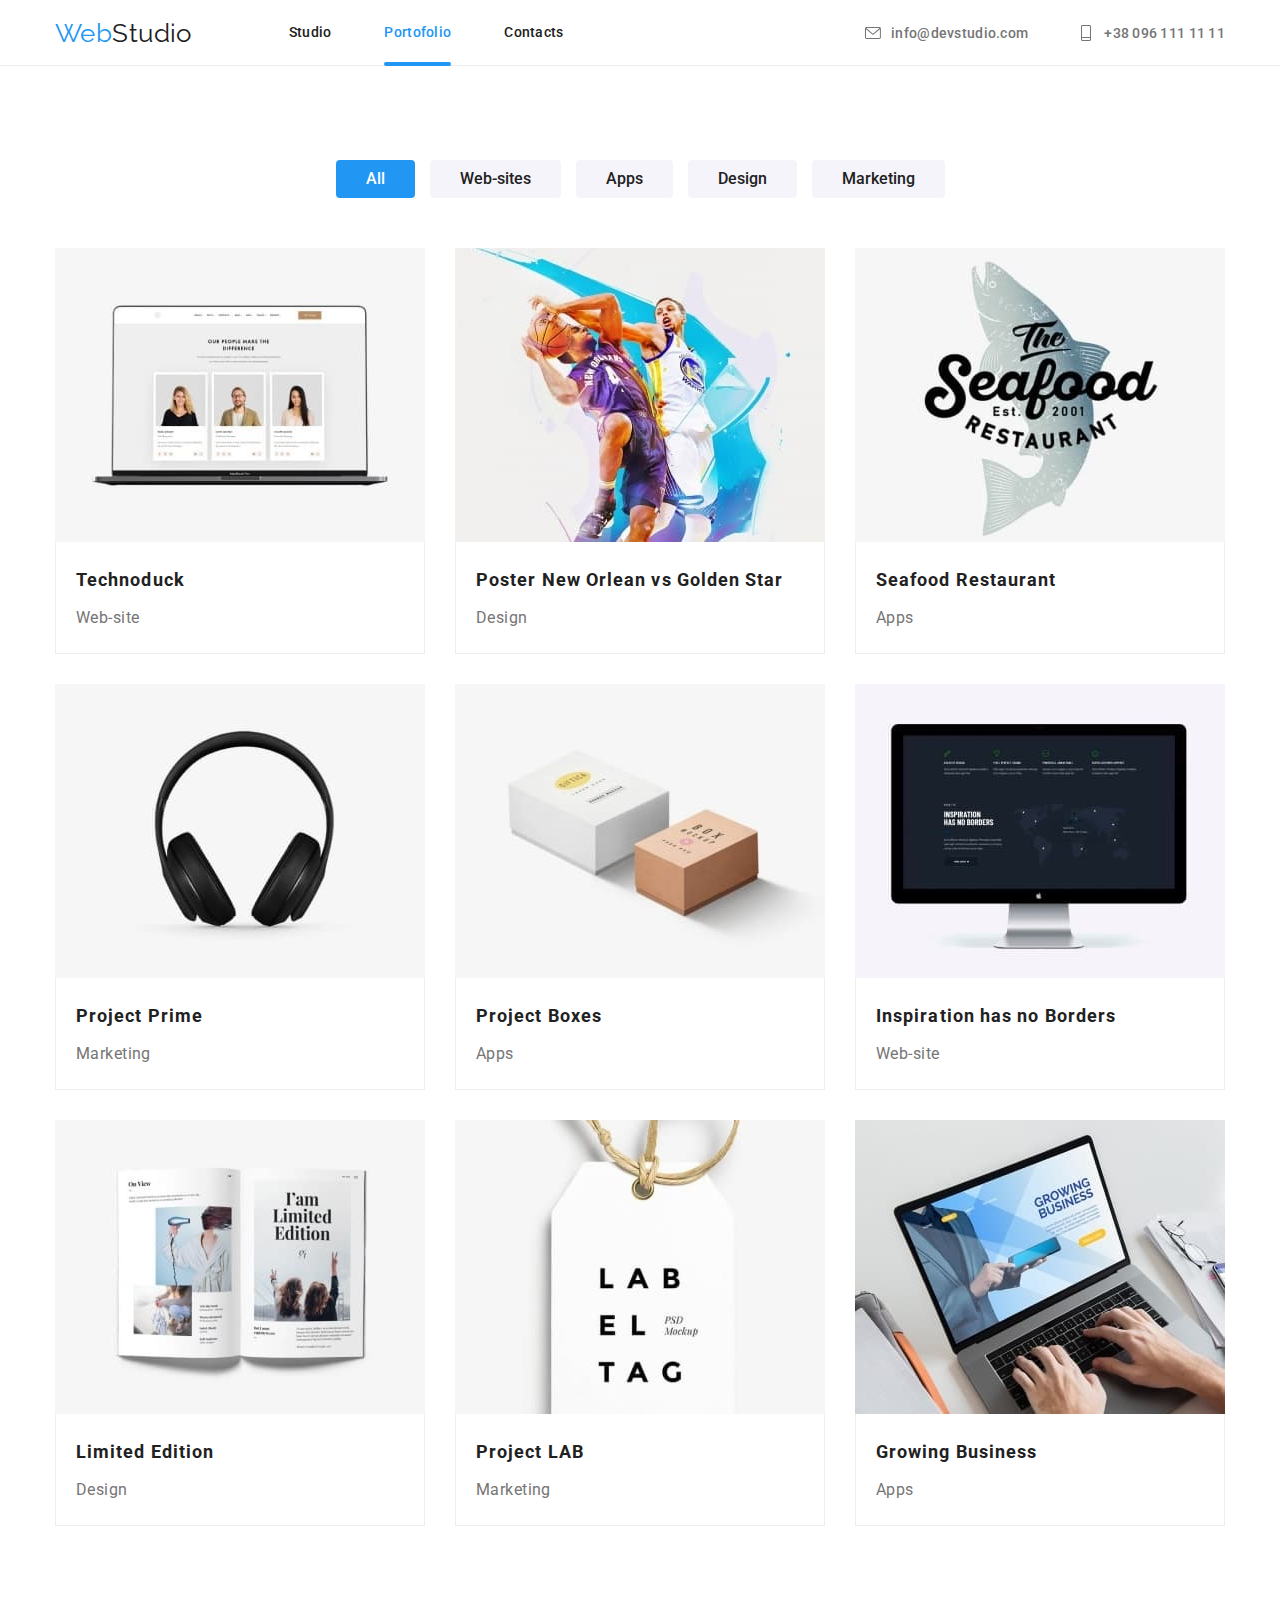
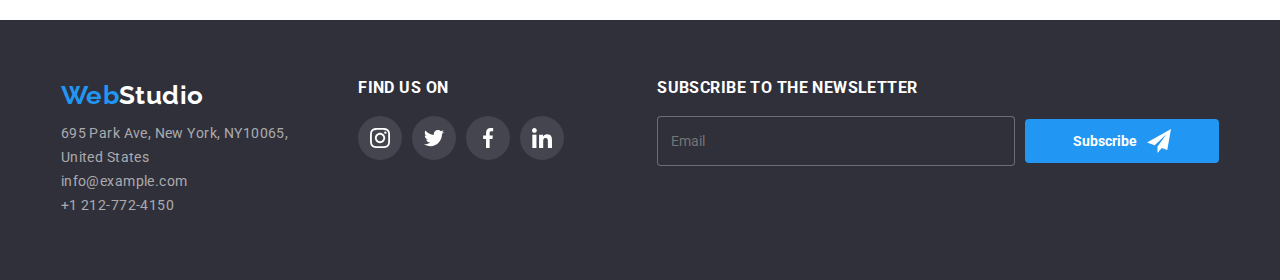
==== commit 7f09c199: "Homework 8" ====
--- a/portofolio.html
+++ b/portofolio.html
@@ -57,63 +57,61 @@
           </li>
         </ul>
         <button class="menu-toggle js-open-menu" aria-expanded="false" aria-controls="mobile-menu" >
-          <svg class= "navigation__tag" width="24px" height="16px"> 
-            <use href="./images/icons.svg#icon-menu_24px"></use>
-          </svg>
-          </button>
+        <svg class= "navigation__tag" width="24px" height="16px"> 
+          <use href="./images/icons.svg#icon-menu_24px"></use>
+        </svg>
+        </button>
+        </div>
+        <div class="menu-container js-menu-container" id="mobile-menu">
+          <div class="mobile-menu">
+            <button class="menu-toggle js-close-menu">
+              <svg class="navigation__close-tag" width="19px" height="19px">
+                <use href="./images/icons.svg#icon-close_24px"></use>
+              </svg>
+            </button>
+            
+            <ul class="mobile__list">
+              <li class="mobile__item">
+                <a class="mobile__link " href="index.html">Studio</a>
+              </li>
+              <li class="mobile__item">
+                <a class="mobile__link mobile__link-current" href="portofolio.html">Portofolio</a>
+              </li>
+              <li class="mobile__item">
+                <a class="mobile__link" href="index.html">Contacts</a>
+              </li>
+            </ul>
+            <ul class="mobile__contacts">
+              <li class="phone__item">
+               <a class="phone__link" href="tel:+38 096 111 11 11"> +38 096 111 11 11 </a> 
+              </li>
+              <li class="email__item">
+                <a class="email__link" href="mailto:info@devstudio.com">info@devstudio.com</a>
+              </li>
+            </ul>
+        
+            <ul class="mobile__social">
+              <li class="mobile__social-item">
+               <a class="mobile__social-link" href="">Instagram</a> 
+        
+              </li>
+        
+              <li class="mobile__social-item">
+                <a class="mobile__social-link" href="">Twitter</a> 
+        
+              </li>
+        
+              <li class="mobile__social-item">
+                <a class="mobile__social-link" href="">Facebook</a> 
+              </li>
+        
+              <li class="mobile__social-item">
+                <a class="mobile__social-link" href="">Linkedin</a> 
+              </li>
+            </ul>
           </div>
-          <div class="menu-container js-menu-container" id="mobile-menu">
-            <div class="mobile-menu">
-              <button class="menu-toggle js-close-menu">
-                <svg class="navigation__close-tag" width="19px" height="19px">
-                  <use href="./images/icons.svg#icon-close_24px"></use>
-                </svg>
-              </button>
-              
-              <ul class="mobile__list">
-                <li class="mobile__item">
-                  <a class="mobile__link mobile__link-current" href="index.html">Studio</a>
-                </li>
-                <li class="mobile__item">
-                  <a class="mobile__link" href="portofolio.html">Portofolio</a>
-                </li>
-                <li class="mobile__item">
-                  <a class="mobile__link" href="index.html">Contacts</a>
-                </li>
-              </ul>
-              <ul class="mobile__contacts">
-                <li class="phone__item">
-                 <a class="phone__link" href="tel:+38 096 111 11 11"> +38 096 111 11 11 </a> 
-                </li>
-                <li class="email__item">
-                  <a class="email__link" href="mailto:info@devstudio.com">info@devstudio.com</a>
-                </li>
-              </ul>
-          
-              <ul class="mobile__social">
-                <li class="mobile__social-item">
-                 <a class="mobile__social-link" href="">Instagram</a> 
-          
-                </li>
-          
-                <li class="mobile__social-item">
-                  <a class="mobile__social-link" href="">Twitter</a> 
-          
-                </li>
-          
-                <li class="mobile__social-item">
-                  <a class="mobile__social-link" href="">Facebook</a> 
-                </li>
-          
-                <li class="mobile__social-item">
-                  <a class="mobile__social-link" href="">Linkedin</a> 
-                </li>
-              </ul>
-            </div>
-          </div>
-    </header>
-
-
+        </div>
+            </header>
     <main>
       <section class="portofolio__section section">
         <div class="container">
@@ -125,7 +123,7 @@
               <button class="portofolio__button" type="button">Web-sites</button>
             </li>
             <li class="portofolio__item">
-              <button class="portofolio__button app" type="button">Apps </button>
+              <button class="portofolio__button " type="button">Apps </button>
             </li>
             <li class="portofolio__item">
               <button class="portofolio__button" type="button">Design</button>
@@ -139,11 +137,11 @@
             <li class="picture__item">
               <a class="picture__link" href="/">
               <div class="picture__description">
+                <img class="project__image" srcset="images/img (8).jpg 1x, images/img22-2X.jpg 2x" src="images/img (8).jpg" alt="Our people" width="450" height="294" width="100%"/>
                 <p class="picture__details">
                   Technoduck is a state-of-the-art coronavirus distribution platform. Companies use this platform for digital espionage and attacks on competitors' secure servers.
                 </p>
               </div>
-              <img srcset="images/img (8).jpg 1x, images/img22-2X.jpg 2x" src="images/img (8).jpg" alt="Our people" width="370" height="294" width="100%"/>
               <div class="picture__content">
                 <h3 class="picture__title">Technoduck</h3>
                 <p class="picture__text">Web-site</p>
@@ -155,11 +153,11 @@
               <li class="picture__item">
                 <a class="picture__link" href="/">
                 <div class="picture__description">
+                  <img class="project__image"  srcset="images/img (9).jpg 1x, images/img23-2X.jpg 2x" src="images/img (9).jpg" alt="Basketball players" width="370" height="294" width="100%" />
                   <p class="picture__details">
                     Technoduck is a state-of-the-art coronavirus distribution platform. Companies use this platform for digital espionage and attacks on competitors' secure servers.
                   </p>
                 </div>
-              <img srcset="images/img (9).jpg 1x, images/img23-2X.jpg 2x" src="images/img (9).jpg" alt="Basketball players" width="370" height="294" width="100%" />
               <div class="picture__content">
                 <h3 class="picture__title">Poster New Orlean vs Golden Star</h3>
                 <p class="picture__text">Design</p>
@@ -171,11 +169,11 @@
               <li class="picture__item">
                 <a class="picture__link" href="/">
                 <div class="picture__description">
+                  <img class="project__image"  srcset="images/img (10).jpg 1x, images/img24-2X.jpg 2x" src="images/img (10).jpg" alt="Restaurant" width="370" height="294" width="100%"/>
                   <p class="picture__details">
                     Technoduck is a state-of-the-art coronavirus distribution platform. Companies use this platform for digital espionage and attacks on competitors' secure servers.
                   </p>
                 </div>            
-              <img srcset="images/img (10).jpg 1x, images/img24-2X.jpg 2x" src="images/img (10).jpg" alt="Restaurant" width="370" height="294" width="100%"/>
               <div class="picture__content">
                 <h3 class="picture__title">Seafood Restaurant</h3>
                 <p class="picture__text">Apps</p>
@@ -187,11 +185,11 @@
               <li class="picture__item">
                 <a class="picture__link" href="/">
                 <div class="picture__description">
+                  <img class="project__image"  srcset="images/img (11).jpg 1x, images/img25-2X.jpg 2x" src="images/img (11).jpg" alt="Headphones" width="370" height="294" width="100%"/>
                   <p class="picture__details">
                     Technoduck is a state-of-the-art coronavirus distribution platform. Companies use this platform for digital espionage and attacks on competitors' secure servers.
                   </p>
                 </div>            
-              <img srcset="images/img (11).jpg 1x, images/img25-2X.jpg 2x" src="images/img (11).jpg" alt="Headphones" width="370" height="294" width="100%"/>
               <div class="picture__content">
                 <h3 class="picture__title">Project Prime</h3>
                 <p class="picture__text">Marketing</p>
@@ -203,11 +201,11 @@
               <li class="picture__item">
                 <a class="picture__link" href="/">
                 <div class="picture__description">
+                  <img class="project__image"  srcset="images/img (12).jpg 1x, images/img26-2X.jpg 2x" src="images/img (12).jpg" alt="Boxes" width="370" height="294" width="100%" />
                   <p class="picture__details">
                     Technoduck is a state-of-the-art coronavirus distribution platform. Companies use this platform for digital espionage and attacks on competitors' secure servers.
                   </p>
                 </div>             
-              <img srcset="images/img (12).jpg 1x, images/img26-2X.jpg 2x" src="images/img (12).jpg" alt="Boxes" width="370" height="294" width="100%" />
               <div class="picture__content">
                 <h3 class="picture__title">Project Boxes</h3>
                 <p class="picture__text">Apps</p>
@@ -219,11 +217,11 @@
               <li class="picture__item">
                 <a class="picture__link" href="/">
                 <div class="picture__description">
+                  <img class="project__image"  srcset="images/img (13).jpg 1x, images/img27-2X.jpg 2x" src="images/img (13).jpg" alt="Computer" width="370" height="294" width="100%" />
                   <p class="picture__details">
                     Technoduck is a state-of-the-art coronavirus distribution platform. Companies use this platform for digital espionage and attacks on competitors' secure servers.
                   </p>
                 </div>             
-              <img srcset="images/img (13).jpg 1x, images/img27-2X.jpg 2x" src="images/img (13).jpg" alt="Computer" width="370" height="294" width="100%" />
               <div class="picture__content">
                 <h3 class="picture__title">Inspiration has no Borders</h3>
                 <p class="picture__text">Web-site</p>
@@ -235,11 +233,11 @@
               <li class="picture__item">
                 <a class="picture__link" href="/">
                 <div class="picture__description">
+                  <img class="project__image"  srcset="images/img (14).jpg 1x, images/img28-2X.jpg 2x" src="images/img (14).jpg" alt="Magazine" width="370" height="294" width="100%" />
                   <p class="picture__details">
                     Technoduck is a state-of-the-art coronavirus distribution platform. Companies use this platform for digital espionage and attacks on competitors' secure servers.
                   </p>
                 </div>           
-              <img srcset="images/img (14).jpg 1x, images/img28-2X.jpg 2x" src="images/img (14).jpg" alt="Magazine" width="370" height="294" width="100%" />
               <div class="picture__content">
                 <h3 class="picture__title">Limited Edition</h3>
                 <p class="picture__text">Design</p>
@@ -250,11 +248,11 @@
             <li class="picture__item">
               <a class="picture__link" href="/">
               <div class="picture__description">
+                <img class="project__image"  srcset="images/img (15).jpg 1x, images/img29-2X.jpg 2x" src="images/img (15).jpg" alt="Lab" width="370" height="294" width="100%"/>
                 <p class="picture__details">
                   Technoduck is a state-of-the-art coronavirus distribution platform. Companies use this platform for digital espionage and attacks on competitors' secure servers.
                 </p>
               </div>           
-              <img srcset="images/img (15).jpg 1x, images/img29-2X.jpg 2x" src="images/img (15).jpg" alt="Lab" width="370" height="294" width="100%"/>
               <div class="picture__content">
                 <h3 class="picture__title">Project LAB</h3>
                 <p class="picture__text">Marketing</p>
@@ -265,11 +263,11 @@
             <li class="picture__item">
               <a class="picture__link" href="/">
               <div class="picture__description">
+                <img class="project__image"  srcset="images/img (16).jpg 1x, images/img30-2X.jpg 2x" src="images/img (16).jpg" alt="PC" width="370" height="294" width="100%" />
                 <p class="picture__details">
                   Technoduck is a state-of-the-art coronavirus distribution platform. Companies use this platform for digital espionage and attacks on competitors' secure servers.
                 </p>
               </div>             
-              <img srcset="images/img (16).jpg 1x, images/img30-2X.jpg 2x" src="images/img (16).jpg" alt="PC" width="370" height="294" width="100%" />
               <div class="picture__content">
                 <h3 class="picture__title">Growing Business</h3>
                 <p class="picture__text">Apps</p>
@@ -358,7 +356,7 @@
     </div>
       </div>
     </footer>
-
+    <script src="./js/mobile-menu.js"> </script>
     <script src="./js/modal.js"></script>
   </body>
 </html>
--- a/css/main.min.css
+++ b/css/main.min.css
@@ -1 +1 @@
-body{font-family:"Roboto";font-style:normal;font-weight:400;font-size:14px;line-height:16px;letter-spacing:.03em}h1,h2,h3,h4,h5,h6,p{margin:0}html{box-sizing:border-box}*,*::after,*::before{box-sizing:inherit}img{display:block;min-width:100%;height:auto}address{font-style:normal}.section{padding:94px 0}ul{list-style:none;padding:0;margin:0}.link{text-decoration:none;color:inherit}.list{list-style:none;padding:0;margin:0}.title{color:#212121;font-weight:700;font-size:36px;line-height:42px;letter-spacing:.03em;text-align:center;margin-bottom:50px}@media screen and (min-width: 480px){.title{font-size:28px;line-height:32.81px;letter-spacing:.03em}}@media screen and (min-width: 480px){.section{padding:60px 0}}@media screen and (min-width: 480px){.container{width:480px;padding-left:15px;padding-right:15px;margin-left:auto;margin-right:auto}}@media screen and (min-width: 768px){.container{width:768px;padding-left:15px;padding-right:15px}}@media screen and (min-width: 1200px){.section{padding:94px 0}}@media screen and (min-width: 480px){img{width:450px;height:294px}}@media screen and (min-width: 768px){img{width:350px;height:294px}}@media screen and (min-width: 1200px){img{width:370px}}@media screen and (min-width: 480px){.app{width:145px}}@media screen and (min-width: 1200px){.container{width:1200px;padding-left:15px;padding-right:15px;margin-left:auto;margin-right:auto}}@media screen and (min-width: 1200px){.title{font-size:36px;line-height:42px;letter-spacing:.03em}}.header__section{background-color:#fff;border-bottom:1px solid #ececec}.header__container{display:flex;align-items:center;justify-content:space-between}.header__navigation{display:flex;align-items:center;margin:16px 0}.header__logo{color:#2196f3;font-family:"Raleway";text-decoration:none;font-size:26px}.second__color{color:#212121}.header__list{display:none}.header__item:not(:last-child){margin-right:53px}.header__contacts{display:none}.header__contacts-link{color:#757575}.header__contacts-link:hover{color:#2196f3}.header__contacts-link:focus{color:#2196f3}.header__icon{margin-right:10px;fill:currentColor}.header__contacts-item:not(:last-child){margin-right:50px}.header__link{color:#212121;font-weight:500;letter-spacing:.02em;text-decoration:none;padding:24px 0 25px 0;display:block;position:relative;transition:color 250ms cubic-bezier(0.4, 0, 0.2, 1)}.header__link:hover{color:#2196f3}.header__link:focus{color:#2196f3}.header__link-current::after{content:"";display:flex;width:100%;height:4px;background:#2196f3;border-radius:2px;position:absolute;margin-top:22px;transition:color 250ms cubic-bezier(0.4, 0, 0.2, 1)}.header__link-current{color:#2196f3}.header__contacts-link{color:#757575;font-weight:500;letter-spacing:.02em;display:flex;align-items:center;text-decoration:none;transition:color 250ms cubic-bezier(0.4, 0, 0.2, 1)}.header__contacts-link:hover{color:#2196f3}.header__contacts-link:focus{color:#2196f3}.navigation__tag:hover{fill:#2196f3}.menu-toggle{min-height:40px;min-width:40px;display:flex;align-items:center;justify-content:center;margin:0;padding:0;background-color:rgba(0,0,0,0);cursor:pointer;border:none;border-radius:50%;outline:none;transition:color 250ms cubic-bezier(0.4, 0, 0.2, 1)}@media(min-width: 768px){.menu-toggle{display:none}}.menu-toggle:hover,.menu-toggle:focus{background-color:#fff}.menu-container{position:fixed;top:0;left:0;width:100vw;height:100vh;padding:32px;background-color:#fff;z-index:999;transform:translateX(100%);transition:transform 250ms ease-in-out}.menu-container.is-open{transform:translateX(0)}.menu-container .menu-toggle{position:absolute;top:16px;right:16px;color:#fff}.mobile-menu{padding:0;margin:0;list-style:none}.mobile-menu .link{display:block;padding:10px;color:#fff;text-decoration:none}@media screen and (min-width: 768px){.header__list{display:flex;margin-left:97px}}@media screen and (min-width: 768px){.header__contacts{display:flex}}@media screen and (min-width: 768px){.header__navigation{margin:0}}@media screen and (min-width: 768px){.menu__open-button{display:none}}@media screen and (min-width: 768px){.navigation__tag:hover{display:none}}@media screen and (min-width: 768px){.mobile__menu{display:none}}.mobile__list{padding-top:8px}.mobile__item{margin-bottom:35px;text-decoration:none;font-weight:500;font-size:40px;line-height:47px}.mobile__link{color:#212121;text-decoration:none}.mobile__link:hover,.mobile__link:focus{color:#2196f3;transition:background-color 250ms cubic-bezier(0.4, 0, 0.2, 1)}.mobile__link-current{color:#2196f3}.navigation__close-tag{fill:#000}.navigation__close-tag:hover{fill:#2196f3}.mobile__contacts{margin-top:302px;margin-bottom:64px}.phone__link{font-weight:500;font-size:34px;line-height:40px;letter-spacing:2%;color:#2196f3;margin-bottom:32px;text-decoration:none}.phone__item{margin-bottom:32px}.email__link{font-weight:500;font-size:24px;line-height:28.13px;letter-spacing:2%;color:#757575;margin-bottom:32px;text-decoration:none}.mobile__social{display:flex;padding-bottom:48px}.mobile__social-link{color:#2196f3;font-weight:500;font-size:18px;line-height:22px;letter-spacing:2%;text-decoration:none}.mobile__social-item:not(:last-child){border-right:1px solid rgba(33,33,33,.2);margin-right:10px;padding-right:10px}@media screen and (min-width: 768px){.header__contacts{display:block;margin-left:93px}}@media screen and (min-width: 768px){.header__contacts-item:not(:last-child){margin-bottom:10px}}@media screen and (min-width: 768px){.header__contacts-link{font-size:12px;line-height:14px}}@media screen and (min-width: 768px){.header__icon{width:14px}}@media screen and (min-width: 1200px){.header__contacts{display:flex}}@media screen and (min-width: 1200px){.header__contacts-item:not(:last-child){margin-bottom:0}}@media screen and (min-width: 1200px){.header__contacts-link{font-size:14px;line-height:16px}}@media screen and (min-width: 1200px){.header__icon{width:16px}}.hero__section{background-color:#2f303a;background-size:100% 100%;padding:120px 0;display:flex;justify-content:center;background-image:linear-gradient(rgba(47, 48, 58, 0.4), rgba(47, 48, 58, 0.4)),url(../images/background.jpg);background-repeat:no-repeat;background-position:center}.hero__container{text-align:center}.hero__title{color:#fff;font-weight:900;font-size:26px;line-height:42px;text-align:center;letter-spacing:.06em;text-transform:uppercase;margin-bottom:30px}.hero__button{color:#fff;background:#2196f3;box-shadow:0px 4px 4px rgba(0,0,0,.15);border-radius:4px;border:none;font-family:"Roboto";font-size:16px;line-height:30px;letter-spacing:.06em;font-weight:700;cursor:pointer;padding:10px 20px;transition:background-color 250ms cubic-bezier(0.4, 0, 0.2, 1)}.hero__button:hover{background-color:#188ce8}.hero__button:focus{background-color:#188ce8}@media screen and (min-device-pixel-ratio: 2),screen and (min-resolution: 192dpi),screen and (min-resolution: 2dppx){.hero__section{background-image:url(../images/background-2x.jpg)}}@media screen and (min-width: 768px){.hero__section{background-image:linear-gradient(rgba(47, 48, 58, 0.4), rgba(47, 48, 58, 0.4)),url(../images/background.jpg)}}@media screen and (min-width: 768px)and (min-device-pixel-ratio: 2),screen and (min-width: 768px)and (min-resolution: 192dpi),screen and (min-width: 768px)and (min-resolution: 2dppx){.hero__section{background-image:url(../images/background-2x.jpg)}}@media screen and (min-width: 1200px){.hero__section{padding:200px 0;background-image:linear-gradient(rgba(47, 48, 58, 0.4), rgba(47, 48, 58, 0.4)),url(../images/background.jpg)}}@media screen and (min-width: 1200px)and (min-device-pixel-ratio: 2),screen and (min-width: 1200px)and (min-resolution: 192dpi),screen and (min-width: 1200px)and (min-resolution: 2dppx){.hero__section{background-image:url(../images/background-2x.jpg)}}@media screen and (min-width: 481px)and (max-width: 767px){.hero__section{background-size:100% 100%}}@media screen and (min-width: 769px)and (max-width: 1199px){.hero__section{background-size:100% 100%}}@media screen and (min-width: 1200px){.hero__title{font-size:44px;line-height:60px;letter-spacing:.06em}}.advantages{display:flex;padding:0;flex-wrap:wrap}.advantages__title{color:#212121;text-transform:uppercase;font-weight:700;margin-bottom:10px;font-size:14px;line-height:16.41px;text-align:center}.advantages__details{width:450px;height:120px;background-color:#f5f4fa;border-radius:4px;display:flex;justify-content:center;align-items:center;margin-bottom:30px}.advantages__content{color:#757575;line-height:24px;font-weight:400;width:270px;text-align:left;width:450px;margin-bottom:30px}.advantages__item:not(:last-child){margin-right:30px}.advantages__content:not(:last-child){margin-bottom:30px}@media screen and (min-width: 768px){.advantages__details{width:354px}}@media screen and (min-width: 768px){.advantages__item:not(:last-child){margin-right:0}}@media screen and (min-width: 1200px){.advantages__details{width:270px}}@media screen and (min-width: 768px){.advantages__title{text-align:left}}@media screen and (min-width: 768px){.advantages__content{width:354px;margin:0}}@media screen and (min-width: 768px){.advantages__content{width:270px}}@media screen and (min-width: 768px){.advantages__item:nth-child(1){margin-right:30px}}@media screen and (min-width: 768px){.advantages__item:nth-child(3){margin-right:30px}}@media screen and (min-width: 768px){.advantages__item:nth-child(1){margin-bottom:30px}}@media screen and (min-width: 768px){.advantages__item:nth-child(2){margin-bottom:30px}}@media screen and (min-width: 1200px){.advantages__item:nth-child(2){margin-right:30px}}@media screen and (min-width: 1200px){.advantages__item{margin-bottom:30px}}@media screen and (min-width: 1200px){.advantages{display:flex;justify-content:center}}.section__services{padding-top:0}.services{display:flex;justify-content:center}.services__item{position:relative}.services__image{width:370px;height:294px}.services__content{color:#fff;font-weight:700;font-size:14px;line-height:16px;background-color:rgba(47,48,58,.8);position:absolute;bottom:0;width:370px;height:70px;text-align:center;padding:27px}.services__item:not(:last-child){margin-right:30px}@media screen and (min-width: 480px){.section__services{display:none}}@media screen and (min-width: 1200px){.section__services{display:flex}}.team__section{background-color:#f5f4fa}.team{padding:0;display:block}.team__item{background-color:#fff;border-radius:0px 0px 4px 4px;box-shadow:0px 2px 1px 0px rgba(0,0,0,.2),0px 1px 1px 0px rgba(0,0,0,.1411764706),0px 1px 3px 0px rgba(0,0,0,.1215686275);padding-bottom:30px;margin-bottom:30px;width:450px}.team__image{height:auto;min-width:100%;display:block;width:450px;background-color:#fff}.team__name{color:#212121;font-weight:500;font-size:16px;line-height:19px;text-align:center;margin:30px 0 10px 0}.team__title{color:#757575;font-size:16px;line-height:19px;text-align:center;margin:0 0 15px 0}.team__item:nth-child(4){margin-bottom:0px}@media screen and (min-width: 1200px){.team{display:flex;justify-content:center}}@media screen and (min-width: 768px){.team{display:flex;flex-wrap:wrap}}@media screen and (min-width: 768px){.team__item{width:354px}}@media screen and (min-width: 1200px){.team__item{width:270px}}@media screen and (min-width: 1200px){.team__item:nth-child(4){margin-right:0px}}@media screen and (min-width: 480px){.team__image{height:auto;min-width:100%;display:block;width:450px}}@media screen and (min-width: 768px){.team__image{width:354px}}@media screen and (min-width: 1200px){.team__image{width:270px;height:260px;margin-bottom:30px}}.customer{display:flex;justify-content:center}.customer__item:not(:last-child){margin-right:30px}.customer__link{transition:color 250ms cubic-bezier(0.4, 0, 0.2, 1);width:170px;border-radius:4px;border:1px solid #afb1b8;color:#afb1b8;display:flex;justify-content:center;align-items:center;padding:15px 0}.customer__link:hover{color:#2196f3;border-color:#2196f3;cursor:pointer}.customer__link:focus{color:#2196f3;border-color:#2196f3;cursor:pointer}.customer__icon{fill:currentColor}@media screen and (min-width: 480px){.customer{flex-wrap:wrap}}@media screen and (min-width: 480px){.customer__item{margin:0 30px 30px 0}}@media screen and (min-width: 480px){.customer__item:nth-child(2){margin-right:0}}@media screen and (min-width: 768px){.customer__item:nth-child(2){margin-right:30px}}@media screen and (min-width: 1200px){.customer__item{margin-right:30px;margin-bottom:0}}@media screen and (min-width: 768px){.customer__item:nth-child(3){margin-right:0}}@media screen and (min-width: 1200px){.customer__item:nth-child(3){margin-right:30px}}@media screen and (min-width: 480px){.customer__item:nth-child(4){margin-right:0}}@media screen and (min-width: 768px){.customer__item:nth-child(4){margin-right:30px;margin-bottom:0}}@media screen and (min-width: 768px){.customer__item:nth-child(5){margin-bottom:0}}@media screen and (min-width: 480px){.customer__item:nth-child(6){margin-right:0}}@media screen and (min-width: 768px){.customer__item:nth-child(6){margin-bottom:0}}@media screen and (min-width: 480px){.customer__link{width:210px}}@media screen and (min-width: 1200px){.customer__link{width:170px}}.footer__section{background-color:#2f303a;padding:60px 0}.footer__container{display:block;text-align:center}.footer__link{color:#2196f3;font-family:"Raleway";font-size:26px;line-height:31px;text-decoration:none;font-weight:700;margin-bottom:10px;display:block}.second__color-white{color:#fff}.footer__address{font-style:normal}.footer__adrress-link{color:rgba(255,255,255,.6);line-height:24px;text-decoration:none;transition:color 250ms cubic-bezier(0.4, 0, 0.2, 1)}.footer__adrress-link:hover{color:#fff}.footer__adrress-link:focus{color:#fff}.footer__social{padding:0;display:inline-block;margin-bottom:60px}.footer__social-title{margin-bottom:20px;color:#fff}.footer__social-list{display:flex;justify-content:center}.footer__social-link{color:#fff;width:44px;display:flex;padding:12px;background-color:rgba(255,255,255,.1);border-radius:100%;transition:background-color 250ms cubic-bezier(0.4, 0, 0.2, 1)}.footer__social-link:hover{color:#fff;background-color:#2196f3}.footer__social-link:focus{color:#fff;background-color:#2196f3}.footer__social-link:not(:last-child){margin-right:10px}.footer__social-icon{fill:currentColor}.footer__social-item:not(:last-child){margin-right:10px}.subscription{padding:0}.subscription__title{color:#fff;margin-bottom:20px}.subscription__form{display:flex;flex-wrap:wrap;justify-content:center}.subscription__input{height:50px;background-color:#2f303a;border:1PX solid rgba(255,255,255,.3);color:rgba(255,255,255,.6);margin-right:10px;border-radius:4px;padding-left:13px;transition:border-color 250ms cubic-bezier(0.4, 0, 0.2, 1);margin-bottom:20px;width:450px}.subscription__input:hover,.subscription__input:focus{background-color:#2f303a;outline:none;border-color:#fff}.subscription__icon{fill:#fff;margin-left:10px}.subscription__button{background-color:#2196f3;color:#fff;border-radius:4px;border-style:none;cursor:pointer;justify-content:center;display:flex;align-items:center;transition:background-color 250ms cubic-bezier(0.4, 0, 0.2, 1);font-family:"Roboto";font-weight:700;padding:10px 60px}.subscription__button:hover{background-color:#188ce8;color:#fff}.subscription__button:focus{background-color:#188ce8;color:#fff}.footer{margin-bottom:50px}@media screen and (min-width: 1200px){.footer__container{display:flex}}@media screen and (min-width: 768px){.footer__container{display:flex;text-align:center;flex-wrap:wrap;justify-content:center}}@media screen and (min-width: 768px){.footer{margin-right:165px}}@media screen and (min-width: 1200px){.footer{margin-right:0;text-align:left;margin-bottom:0}}@media screen and (min-width: 1200px){.footer__social{padding-left:70px;text-align:left}}@media screen and (min-width: 1200px){.subscription{padding-left:93px;text-align:left}}@media only screen and (min-width: 768px){.subscription__form{flex-direction:column;align-items:center}}@media screen and (min-width: 1200px){.subscription__form{flex-direction:inherit}}@media screen and (min-width: 1200px){.subscription__input{margin-bottom:0;width:358px}}@media screen and (min-width: 768px){.subscription__button{padding:10px 48px}}@media screen and (min-width: 1200px){.subscription__button{padding:10px 48px}}@media screen and (min-width: 480px){.backdrop{position:fixed;top:0;left:0;width:100%;height:100%;background:rgba(0,0,0,.2);transition:250ms cubic-bezier(0.4, 0, 0.2, 1);padding-top:40px;z-index:1}.modal{padding:40px;background:#fff;transform:translate(-50%, -50%) scale(1) rotate(360deg);left:50%;top:50%;position:absolute;border-radius:4px;width:450px}.modal__close-button{position:absolute;top:8px;right:8px;width:30px;height:30px;background:#fff;border:1px solid rgba(0,0,0,.1);border-radius:50%;transition:background-color 250ms cubic-bezier(0.4, 0, 0.2, 1),border-color 250ms cubic-bezier(0.4, 0, 0.2, 1);cursor:pointer}.modal__close-button:hover{border-color:#2196f3;color:#2196f3}.modal__close-button:focus{border-color:#2196f3;color:#2196f3}.modal__close-icon{width:11px;height:11px;fill:currentColor}.is-hidden{opacity:0;pointer-events:none;visibility:hidden}.form{display:flex;flex-direction:column;align-items:center}.form__title{font-weight:700;font-size:20px;line-height:23.44px;letter-spacing:3%;text-align:center}.form__details{position:relative;color:#757575;font-weight:400;font-size:12px;line-height:14.06px;display:flex;flex-direction:column;margin-top:30px;width:100%}.form__input{width:100%;height:40px;padding-left:42px;border:1px solid rgba(33,33,33,.2);border-radius:4px;transition:border-color 250ms cubic-bezier(0.4, 0, 0.2, 1)}.form__input:hover{border:1px solid #2196f3;outline:none}.form__input:focus{border:1px solid #2196f3;outline:none}.form__input:hover~svg,.form__input:focus~svg{fill:#2196f3}.form__icon{position:absolute;top:50%;left:15px;transform:translateY(-50%);fill:currentColor}.form__comments{margin-top:4px;resize:none;padding-left:16px;padding-top:12px;border:1px solid rgba(33,33,33,.2);border-radius:4px;transition:border-color 250ms cubic-bezier(0.4, 0, 0.2, 1)}.form__comments:hover{border:1px solid #2196f3;outline:none}.form__comments:focus{border:1px solid #2196f3;outline:none}.form__data{position:relative;color:#757575;font-weight:400;font-size:12px;line-height:14.06px;display:flex;flex-direction:column;margin-top:30px;width:100%}.form__button{margin-top:15px;background-color:#2196f3;color:#fff;border-radius:4px;border:none;cursor:pointer;transition:background-color 250ms cubic-bezier(0.4, 0, 0.2, 1);font-family:"Roboto";font-weight:700;padding:16px 80px;font-size:16px}.form__button:hover{background-color:#188ce8;color:#fff}.form__button:focus{background-color:#188ce8;color:#fff}.checkbox{margin-top:20px;align-items:flex-start;display:flex}.checkbox__checkmarker{display:none}.checkbox__part{margin-right:5px;border-radius:2px;display:flex;transition:color 250ms cubic-bezier(0.4, 0, 0.2, 1),border-color 250ms cubic-bezier(0.4, 0, 0.2, 1);align-items:center;width:16px;height:15px}.checkbox__checkmarker:checked+.checkbox__icon{background:#2196f3;border-radius:2px;border:1px solid #2196f3;width:16px;height:15px}.checkbox__icon{fill:#fff;border:2px solid #000;width:16px;height:15px;border-radius:2px}.checkbox__text{font-weight:400;color:#757575;font-size:12px;line-height:14px}.backdrop .modal{transform:scale(0.5),translate(-50%, -50%)}}@media screen and (min-width: 1200px){.form__input{width:448px}}@media screen and (min-width: 1200px){.modal{width:528px}}@media screen and (min-width: 1200px){.checkbox__text{font-size:14px;line-height:24px}}@media screen and (min-width: 1200px){.checkbox{align-items:center}}.portofolio__section{padding:60px 0;background-color:#fff}.portofolio{display:flex;flex-wrap:wrap;justify-content:normal;margin-bottom:50px}.portofolio__item{margin-bottom:15px;margin-right:8px}.portofolio__item:nth-child(3){margin-right:0}.portofolio__item:nth-child(4){margin-bottom:0}.portofolio__item:nth-child(5){margin-bottom:0;margin-right:0}.portofolio__button{color:#212121;background-color:#f5f4fa;font-weight:500;font-size:16px;line-height:26px;text-align:center;cursor:pointer;border-radius:4px;border:none;font-family:"Roboto";padding:6px 30px;transition:background-color 250ms cubic-bezier(0.4, 0, 0.2, 1),color 250ms cubic-bezier(0.4, 0, 0.2, 1),box-shadow 250ms cubic-bezier(0.4, 0, 0.2, 1)}.portofolio__button:hover{box-shadow:0px 2px 2px 0px rgba(0,0,0,.1215686275),0px 1px 2px 0px rgba(0,0,0,.0784313725),0px 3px 1px 0px rgba(0,0,0,.1019607843)}.portofolio__button:focus{box-shadow:0px 2px 2px 0px rgba(0,0,0,.1215686275),0px 1px 2px 0px rgba(0,0,0,.0784313725),0px 3px 1px 0px rgba(0,0,0,.1019607843)}.portofolio__button-current{color:#fff;background-color:#2196f3}.portofolio__button:hover,.portofolio__button:focus{color:#fff;background-color:#2196f3}.picture{display:flex;flex-wrap:wrap;margin-top:-30px;margin-left:-30px;text-decoration:none;margin:0}.picture__link{text-decoration:none;cursor:pointer}.picture__item{background-color:#fff;margin-top:30px;margin-left:30px}.picture__item:hover{box-shadow:1px 4px 6px 0px rgba(0,0,0,.1607843137),0px 4px 4px 0px rgba(0,0,0,.0588235294),0px 1px 1px 0px rgba(0,0,0,.1215686275)}.picture__item:focus{box-shadow:1px 4px 6px 0px rgba(0,0,0,.1607843137),0px 4px 4px 0px rgba(0,0,0,.0588235294),0px 1px 1px 0px rgba(0,0,0,.1215686275)}.picture__description{position:absolute;width:450px;height:294px;overflow:hidden}.picture__details{color:#fff;padding-top:64px;padding-left:24px;padding-right:24px;padding-bottom:64px;width:320px;font-size:18px;line-height:28px}.picture__item:hover .picture__details{transform:translatex(0)}.picture__details{position:absolute;top:0;left:0;width:100%;height:100%;background-color:rgba(33,150,243,.9);transform:translatey(100%);transition:transform 250ms ease;animation-timing-function:cubic-bezier(0.4, 0, 0.2, 1)}.picture__content{background-color:#fff;padding:20px 20px;border-left:1px solid #eee;border-right:1px solid #eee;border-bottom:1px solid #eee}.picture__title{color:#212121;font-size:18px;line-height:36px;letter-spacing:.06em;font-weight:700;margin:0 0 5px 0}.picture__text{color:#757575;font-size:16px;line-height:30px}@media screen and (min-width: 1200px){.portofolio__section{padding:94px 0}}@media screen and (min-width: 768px){.portofolio{flex-wrap:wrap;justify-content:center;margin-bottom:0}}@media screen and (min-width: 768px){.portofolio__item{margin-bottom:36px;margin-right:15px}}@media screen and (min-width: 768px)and (min-width: 1200px){.portofolio__item{margin-bottom:50px;margin-right:15px}.portofolio__item:nth-child(4){margin-bottom:36px}.portofolio__item:nth-child(5){margin-bottom:36px;margin-right:0}.portofolio__item:not :last-child{margin-right:0}.portofolio__item:nth-child(3){margin-right:15px}}@media screen and (min-width: 768px){.picture__description{width:350px}}@media screen and (min-width: 1200px){.picture__description{width:370px}}@media screen and (min-width: 480px){.portofolio__button{padding:6px 30px}}@media screen and (min-width: 480px){.picture__item{margin:0 0 30px 0}}@media screen and (min-width: 768px){.picture__item{margin-right:30px;margin-bottom:30px}}@media screen and (min-width: 768px){.picture__item:nth-child(2){margin-right:0}}@media screen and (min-width: 768px){.picture__item:nth-child(3){margin-right:30px}}@media screen and (min-width: 1200px){.picture__item:nth-child(3){margin-right:0;margin-left:30px}}@media screen and (min-width: 768px){.picture__item:nth-child(4){margin-right:0}}@media screen and (min-width: 768px){.picture__item:nth-child(5){margin-left:0}}@media screen and (min-width: 1200px){.picture__item:nth-child(5){margin-left:30px;margin-bottom:30px}}@media screen and (min-width: 768px){.picture__item:nth-child(6){margin-right:0}}@media screen and (min-width: 1200px){.picture__item:nth-child(7){margin-right:30px;margin-bottom:0}}@media screen and (min-width: 768px){.picture__item:nth-child(8){margin-right:0}}@media screen and (min-width: 1200px){.picture__item:nth-child(8){margin-right:30px;margin-bottom:0}}@media screen and (min-width: 768px){.picture__item:nth-child(9){margin-right:0;margin-bottom:0}}.team__social{display:flex;justify-content:center}.team__social-list:not(:last-child){margin-right:10px}.team__social-link{color:#afb1b8;width:44px;height:44px;display:flex;justify-content:center;align-items:center;transition:color 250ms cubic-bezier(0.4, 0, 0.2, 1),background-color 250ms cubic-bezier(0.4, 0, 0.2, 1);border-radius:50%}.team__social-link:hover{color:#fff;background-color:#2196f3}.team__social-link:focus{color:#fff;background-color:#2196f3}@media screen and (min-width: 1200px){.team__item:not(:last-child){margin-right:30px;margin-bottom:0}}@media screen and (min-width: 768px){.team__item:not(:last-child){margin-right:10}}@media screen and (min-width: 768px){.team__item{margin-bottom:30px;margin-right:30px}}@media screen and (min-width: 768px){.team__item:nth-child(2){margin-right:0}}@media screen and (min-width: 1200px){.team__item:nth-child(2){margin-right:30px}}@media screen and (min-width: 768px){.team__item:nth-child(3){margin-bottom:0px}}@media screen and (min-width: 768px){.team__item:nth-child(4){margin-bottom:0px;margin-right:0px}}.team__social-icon{fill:currentColor}/*# sourceMappingURL=main.min.css.map */+body{font-family:"Roboto";font-style:normal;font-weight:400;font-size:14px;line-height:16px;letter-spacing:.03em}h1,h2,h3,h4,h5,h6,p{margin:0}html{box-sizing:border-box}*,*::after,*::before{box-sizing:inherit}img{display:block;min-width:100%;height:auto}address{font-style:normal}.section{padding:60px 0}ul{list-style:none;padding:0;margin:0}.link{text-decoration:none;color:inherit}.list{list-style:none;padding:0;margin:0}.title{color:#212121;font-weight:700;font-size:28px;line-height:32.81px;letter-spacing:.03em;text-align:center;margin-bottom:50px}.container{max-width:480px;padding-left:15px;padding-right:15px;margin-left:auto;margin-right:auto}@media screen and (min-width: 768px){.container{max-width:768px}}@media screen and (min-width: 1200px){.container{max-width:1200px}}@media screen and (min-width: 1200px){.section{padding:94px 0}}@media screen and (min-width: 1200px){.title{font-size:36px;line-height:42px;letter-spacing:.03em}}.header__section{background-color:#fff;border-bottom:1px solid #ececec}.header__container{display:flex;align-items:center;justify-content:space-between}.header__navigation{display:flex;align-items:center;margin:16px 0}.header__logo{color:#2196f3;font-family:"Raleway";text-decoration:none;font-size:26px}.second__color{color:#212121}.header__list{display:none}.header__item:not(:last-child){margin-right:53px}.header__contacts{display:none}.header__contacts-link{color:#757575}.header__contacts-link:hover{color:#2196f3}.header__contacts-link:focus{color:#2196f3}.header__icon{margin-right:10px;fill:currentColor}.header__contacts-item:not(:last-child){margin-right:50px}.header__link{color:#212121;font-weight:500;letter-spacing:.02em;text-decoration:none;padding:24px 0 25px 0;display:block;position:relative;transition:color 250ms cubic-bezier(0.4, 0, 0.2, 1)}.header__link:hover{color:#2196f3}.header__link:focus{color:#2196f3}.header__link-current::after{content:"";display:flex;width:100%;height:4px;background:#2196f3;border-radius:2px;position:absolute;margin-top:22px;transition:color 250ms cubic-bezier(0.4, 0, 0.2, 1)}.header__link-current{color:#2196f3}.header__contacts-link{color:#757575;font-weight:500;letter-spacing:.02em;display:flex;align-items:center;text-decoration:none;transition:color 250ms cubic-bezier(0.4, 0, 0.2, 1)}.header__contacts-link:hover{color:#2196f3}.header__contacts-link:focus{color:#2196f3}.navigation__tag:hover{fill:#2196f3}.menu-toggle{min-height:40px;min-width:40px;display:flex;align-items:center;justify-content:center;margin:0;padding:0;background-color:rgba(0,0,0,0);cursor:pointer;border:none;border-radius:50%;outline:none;transition:color 250ms cubic-bezier(0.4, 0, 0.2, 1)}@media(min-width: 768px){.menu-toggle{display:none}}.menu-toggle:hover,.menu-toggle:focus{background-color:#fff}.menu-container{position:fixed;top:0;left:0;width:100vw;height:100vh;padding:32px;background-color:#fff;z-index:999;transform:translateX(100%);transition:transform 250ms ease-in-out}.menu-container.is-open{transform:translateX(0)}.menu-container .menu-toggle{position:absolute;top:16px;right:16px;color:#fff}.mobile-menu{padding:0;margin:0;list-style:none}.mobile-menu .link{display:block;padding:10px;color:#fff;text-decoration:none}@media screen and (min-width: 768px){.header__list{display:flex;margin-left:97px}}@media screen and (min-width: 768px){.header__contacts{display:flex}}@media screen and (min-width: 768px){.header__navigation{margin:0}}@media screen and (min-width: 768px){.menu__open-button{display:none}}@media screen and (min-width: 768px){.navigation__tag:hover{display:none}}@media screen and (min-width: 768px){.mobile__menu{display:none}}.mobile__list{padding-top:8px}.mobile__item{margin-bottom:35px;text-decoration:none;font-weight:500;font-size:40px;line-height:47px}.mobile__link{color:#212121;text-decoration:none}.mobile__link:hover,.mobile__link:focus{color:#2196f3;transition:background-color 250ms cubic-bezier(0.4, 0, 0.2, 1)}.mobile__link-current{color:#2196f3}.navigation__close-tag{fill:#000}.navigation__close-tag:hover{fill:#2196f3}.mobile__contacts{margin-top:302px;margin-bottom:64px}.phone__link{font-weight:500;font-size:34px;line-height:40px;letter-spacing:2%;color:#2196f3;margin-bottom:32px;text-decoration:none}.phone__item{margin-bottom:32px}.email__link{font-weight:500;font-size:24px;line-height:28.13px;letter-spacing:2%;color:#757575;margin-bottom:32px;text-decoration:none}.mobile__social{display:flex;padding-bottom:48px;flex-wrap:wrap}.mobile__social-link{color:#2196f3;font-weight:500;font-size:18px;line-height:22px;letter-spacing:2%;text-decoration:none}.mobile__social-item:not(:last-child){border-right:1px solid rgba(33,33,33,.2);margin-right:10px;padding-right:10px;margin-bottom:10px}@media screen and (min-width: 768px){.header__contacts{display:block;margin-left:93px}}@media screen and (min-width: 768px){.header__contacts-item:not(:last-child){margin-bottom:10px}}@media screen and (min-width: 768px){.header__contacts-link{font-size:12px;line-height:14px}}@media screen and (min-width: 768px){.header__icon{width:14px}}@media screen and (min-width: 1200px){.header__contacts{display:flex}}@media screen and (min-width: 1200px){.header__contacts-item:not(:last-child){margin-bottom:0}}@media screen and (min-width: 1200px){.header__contacts-link{font-size:14px;line-height:16px}}@media screen and (min-width: 1200px){.header__icon{width:16px}}.hero__section{background-color:#2f303a;background-size:cover;padding:120px 0;display:flex;justify-content:center;background-image:linear-gradient(rgba(47, 48, 58, 0.4), rgba(47, 48, 58, 0.4)),url(../images/background.jpg);background-repeat:no-repeat;background-position:center}.hero__container{text-align:center}.hero__title{color:#fff;font-weight:900;font-size:26px;line-height:42px;text-align:center;letter-spacing:.06em;text-transform:uppercase;margin-bottom:30px}.hero__button{color:#fff;background:#2196f3;box-shadow:0px 4px 4px rgba(0,0,0,.15);border-radius:4px;border:none;font-family:"Roboto";font-size:16px;line-height:30px;letter-spacing:.06em;font-weight:700;cursor:pointer;padding:10px 20px;transition:background-color 250ms cubic-bezier(0.4, 0, 0.2, 1)}.hero__button:hover{background-color:#188ce8}.hero__button:focus{background-color:#188ce8}@media screen and (min-device-pixel-ratio: 2),screen and (min-resolution: 192dpi),screen and (min-resolution: 2dppx){.hero__section{background-image:url(../images/background-2x.jpg)}}@media screen and (min-width: 768px){.hero__section{background-image:linear-gradient(rgba(47, 48, 58, 0.4), rgba(47, 48, 58, 0.4)),url(../images/background.jpg)}}@media screen and (min-width: 768px)and (min-device-pixel-ratio: 2),screen and (min-width: 768px)and (min-resolution: 192dpi),screen and (min-width: 768px)and (min-resolution: 2dppx){.hero__section{background-image:url(../images/background-2x.jpg)}}@media screen and (min-width: 1200px){.hero__section{padding:200px 0;background-image:linear-gradient(rgba(47, 48, 58, 0.4), rgba(47, 48, 58, 0.4)),url(../images/background.jpg)}}@media screen and (min-width: 1200px)and (min-device-pixel-ratio: 2),screen and (min-width: 1200px)and (min-resolution: 192dpi),screen and (min-width: 1200px)and (min-resolution: 2dppx){.hero__section{background-image:url(../images/background-2x.jpg)}}@media screen and (min-width: 1200px){.hero__title{font-size:44px;line-height:60px;letter-spacing:.06em}}.advantages{display:flex;padding:0;flex-wrap:wrap;justify-content:center}.advantages__title{color:#212121;text-transform:uppercase;font-weight:700;margin-bottom:10px;font-size:14px;line-height:16.41px;text-align:center}.advantages__details{width:100%;height:120px;background-color:#f5f4fa;border-radius:4px;display:flex;justify-content:center;align-items:center;margin-bottom:30px}.advantages__content{color:#757575;line-height:24px;font-weight:400;width:270px;text-align:left;width:100%;margin-bottom:30px}.advantages__content:not(:last-child){margin-bottom:30px}@media screen and (min-width: 768px){.advantages__details{width:354px}}@media screen and (min-width: 768px){.advantages__item:not(:last-child){margin-right:0}}@media screen and (min-width: 1200px){.advantages__details{width:270px}}@media screen and (min-width: 768px){.advantages__title{text-align:left}}@media screen and (min-width: 768px){.advantages__content{width:354px;margin:0}}@media screen and (min-width: 768px){.advantages__content{width:270px}}@media screen and (min-width: 768px){.advantages__item:nth-child(1){margin-right:30px}}@media screen and (min-width: 768px){.advantages__item:nth-child(3){margin-right:30px}}@media screen and (min-width: 768px){.advantages__item:nth-child(1){margin-bottom:30px}}@media screen and (min-width: 768px){.advantages__item:nth-child(2){margin-bottom:30px}}@media screen and (min-width: 1200px){.advantages__item:nth-child(2){margin-right:30px}}@media screen and (min-width: 1200px){.advantages__item{margin-bottom:30px}}@media screen and (min-width: 1200px){.advantages{display:flex;justify-content:center}}.section__services{padding-top:0}.services{display:flex;justify-content:center}.services__item{position:relative}.services__image{width:370px;height:294px}.services__content{color:#fff;font-weight:700;font-size:14px;line-height:16px;background-color:rgba(47,48,58,.8);position:absolute;bottom:0;width:370px;height:70px;text-align:center;padding:27px}.services__item:not(:last-child){margin-right:30px}.section__services{display:none}@media screen and (min-width: 1200px){.section__services{display:flex}}.team__section{background-color:#f5f4fa}.team{padding:0;display:block}.team__item{background-color:#fff;border-radius:0px 0px 4px 4px;box-shadow:0px 2px 1px 0px rgba(0,0,0,.2),0px 1px 1px 0px rgba(0,0,0,.1411764706),0px 1px 3px 0px rgba(0,0,0,.1215686275);padding-bottom:30px;margin-bottom:30px;width:100%}.team__image{height:auto;min-width:100%;display:block;width:100%;background-color:#fff;object-fit:cover}.team__name{color:#212121;font-weight:500;font-size:16px;line-height:19px;text-align:center;margin:30px 0 10px 0}.team__title{color:#757575;font-size:16px;line-height:19px;text-align:center;margin:0 0 15px 0}.team__item:nth-child(4){margin-bottom:0px}@media screen and (min-width: 1200px){.team{display:flex;justify-content:center}}@media screen and (min-width: 768px){.team{display:flex;flex-wrap:wrap}}@media screen and (min-width: 768px){.team__item{width:354px}}@media screen and (min-width: 1200px){.team__item{width:270px}}@media screen and (min-width: 1200px){.team__item:nth-child(4){margin-right:0px}}@media screen and (min-width: 768px){.team__image{width:354px}}@media screen and (min-width: 1200px){.team__image{width:270px;height:260px;margin-bottom:30px}}.customer{display:flex;justify-content:center}.customer__link{transition:color 250ms cubic-bezier(0.4, 0, 0.2, 1);width:100%;border-radius:4px;border:1px solid #afb1b8;color:#afb1b8;display:flex;justify-content:center;align-items:center;padding:15px 0}.customer__link:hover{color:#2196f3;border-color:#2196f3;cursor:pointer}.customer__link:focus{color:#2196f3;border-color:#2196f3;cursor:pointer}.customer__icon{fill:currentColor}.customer{flex-wrap:wrap}.customer__item{margin:0 30px 30px 0;width:calc(50% - 30px)}@media screen and (min-width: 768px){.customer__item{width:220px}}@media screen and (min-width: 1200px){.customer__item{width:170px}}.customer__item:nth-child(2){margin-right:0}.customer__item:nth-child(5){margin-bottom:0}.customer__item:nth-child(6){margin-right:0;margin-bottom:0}@media screen and (min-width: 768px){.customer__item:nth-child(2){margin-right:30px}}@media screen and (min-width: 1200px){.customer__item{margin-right:30px;margin-bottom:0}}@media screen and (min-width: 768px){.customer__item:nth-child(3){margin-right:0}}@media screen and (min-width: 1200px){.customer__item:nth-child(3){margin-right:30px}}.customer__item:nth-child(4){margin-right:0}@media screen and (min-width: 768px){.customer__item:nth-child(4){margin-right:30px;margin-bottom:0}}@media screen and (min-width: 768px){.customer__item:nth-child(5){margin-bottom:0}}.customer__item:nth-child(6){margin-right:0}@media screen and (min-width: 768px){.customer__item:nth-child(6){margin-bottom:0}}@media screen and (min-width: 1200px){.customer__link{width:170px}}.footer__section{background-color:#2f303a;padding:60px 0}.footer__container{display:block;text-align:center}.footer__link{color:#2196f3;font-family:"Raleway";font-size:26px;line-height:31px;text-decoration:none;font-weight:700;margin-bottom:10px;display:block}.second__color-white{color:#fff}.footer__address{font-style:normal}.footer__adrress-link{color:rgba(255,255,255,.6);line-height:24px;text-decoration:none;transition:color 250ms cubic-bezier(0.4, 0, 0.2, 1)}.footer__adrress-link:hover{color:#fff}.footer__adrress-link:focus{color:#fff}.footer__social{padding:0;display:inline-block;margin-bottom:60px}.footer__social-title{margin-bottom:20px;color:#fff}.footer__social-list{display:flex;justify-content:center}.footer__social-link{color:#fff;width:44px;display:flex;padding:12px;background-color:rgba(255,255,255,.1);border-radius:100%;transition:background-color 250ms cubic-bezier(0.4, 0, 0.2, 1)}.footer__social-link:hover{color:#fff;background-color:#2196f3}.footer__social-link:focus{color:#fff;background-color:#2196f3}.footer__social-link:not(:last-child){margin-right:10px}.footer__social-icon{fill:currentColor}.footer__social-item:not(:last-child){margin-right:10px}.subscription{padding:0}.subscription__title{color:#fff;margin-bottom:20px}.subscription__form{display:flex;flex-wrap:wrap;justify-content:center}.subscription__input{height:50px;background-color:#2f303a;border:1PX solid rgba(255,255,255,.3);color:rgba(255,255,255,.6);margin-right:10px;border-radius:4px;padding-left:13px;transition:border-color 250ms cubic-bezier(0.4, 0, 0.2, 1);margin-bottom:20px;width:450px}.subscription__input:hover,.subscription__input:focus{background-color:#2f303a;outline:none;border-color:#fff}.subscription__icon{fill:#fff;margin-left:10px}.subscription__button{background-color:#2196f3;color:#fff;border-radius:4px;border-style:none;cursor:pointer;justify-content:center;display:flex;align-items:center;transition:background-color 250ms cubic-bezier(0.4, 0, 0.2, 1);font-family:"Roboto";font-weight:700;padding:10px 60px}.subscription__button:hover{background-color:#188ce8;color:#fff}.subscription__button:focus{background-color:#188ce8;color:#fff}.footer{margin-bottom:50px}@media screen and (min-width: 1200px){.footer__container{display:flex}}@media screen and (min-width: 768px){.footer__container{display:flex;text-align:center;flex-wrap:wrap;justify-content:center}}@media screen and (min-width: 768px){.footer{margin-right:165px}}@media screen and (min-width: 1200px){.footer{margin-right:0;text-align:left;margin-bottom:0}}@media screen and (min-width: 1200px){.footer__social{padding-left:70px;text-align:left}}@media screen and (min-width: 1200px){.subscription{padding-left:93px;text-align:left}}@media only screen and (min-width: 768px){.subscription__form{flex-direction:column;align-items:center}}@media screen and (min-width: 1200px){.subscription__form{flex-direction:inherit}}@media screen and (min-width: 1200px){.subscription__input{margin-bottom:0;width:358px}}@media screen and (min-width: 768px){.subscription__button{padding:10px 48px}}@media screen and (min-width: 1200px){.subscription__button{padding:10px 48px}}.backdrop{position:fixed;top:0;left:0;width:100%;height:100%;background:rgba(0,0,0,.2);transition:250ms cubic-bezier(0.4, 0, 0.2, 1);padding-top:40px;z-index:1}.modal{padding:40px;background:#fff;transform:translate(-50%, -50%) scale(1) rotate(360deg);left:50%;top:50%;position:absolute;border-radius:4px;max-width:450px;width:100%}.modal__close-button{position:absolute;top:8px;right:8px;width:30px;height:30px;background:#fff;border:1px solid rgba(0,0,0,.1);border-radius:50%;transition:background-color 250ms cubic-bezier(0.4, 0, 0.2, 1),border-color 250ms cubic-bezier(0.4, 0, 0.2, 1);cursor:pointer}.modal__close-button:hover{border-color:#2196f3;color:#2196f3}.modal__close-button:focus{border-color:#2196f3;color:#2196f3}.modal__close-icon{width:11px;height:11px;fill:currentColor}.is-hidden{opacity:0;pointer-events:none;visibility:hidden}.form{display:flex;flex-direction:column;align-items:center}.form__title{font-weight:700;font-size:20px;line-height:23.44px;letter-spacing:3%;text-align:center}.form__details{position:relative;color:#757575;font-weight:400;font-size:12px;line-height:14.06px;display:flex;flex-direction:column;margin-top:30px;width:100%}.form__input{width:100%;height:40px;padding-left:42px;border:1px solid rgba(33,33,33,.2);border-radius:4px;transition:border-color 250ms cubic-bezier(0.4, 0, 0.2, 1)}.form__input:hover{border:1px solid #2196f3;outline:none}.form__input:focus{border:1px solid #2196f3;outline:none}.form__input:hover~svg,.form__input:focus~svg{fill:#2196f3}.form__icon{position:absolute;top:50%;left:15px;transform:translateY(-50%);fill:currentColor}.form__comments{margin-top:4px;resize:none;padding-left:16px;padding-top:12px;border:1px solid rgba(33,33,33,.2);border-radius:4px;transition:border-color 250ms cubic-bezier(0.4, 0, 0.2, 1)}.form__comments:hover{border:1px solid #2196f3;outline:none}.form__comments:focus{border:1px solid #2196f3;outline:none}.form__data{position:relative;color:#757575;font-weight:400;font-size:12px;line-height:14.06px;display:flex;flex-direction:column;margin-top:30px;width:100%}.form__button{margin-top:15px;background-color:#2196f3;color:#fff;border-radius:4px;border:none;cursor:pointer;transition:background-color 250ms cubic-bezier(0.4, 0, 0.2, 1);font-family:"Roboto";font-weight:700;padding:16px 80px;font-size:16px}.form__button:hover{background-color:#188ce8;color:#fff}.form__button:focus{background-color:#188ce8;color:#fff}.checkbox{margin-top:20px;align-items:flex-start;display:flex}.checkbox__checkmarker{display:none}.checkbox__part{margin-right:5px;border-radius:2px;display:flex;transition:color 250ms cubic-bezier(0.4, 0, 0.2, 1),border-color 250ms cubic-bezier(0.4, 0, 0.2, 1);align-items:center;width:16px;height:15px}.checkbox__checkmarker:checked+.checkbox__icon{background:#2196f3;border-radius:2px;border:1px solid #2196f3;width:16px;height:15px}.checkbox__icon{fill:#fff;border:2px solid #000;width:16px;height:15px;border-radius:2px}.checkbox__text{font-weight:400;color:#757575;font-size:12px;line-height:14px}.backdrop .modal{transform:scale(0.5),translate(-50%, -50%)}@media screen and (min-width: 1200px){.form__input{width:448px}}@media screen and (min-width: 1200px){.modal{max-width:528px;width:100%}}@media screen and (min-width: 1200px){.checkbox__text{font-size:14px;line-height:24px}}@media screen and (min-width: 1200px){.checkbox{align-items:center}}.portofolio__section{padding:60px 0;background-color:#fff}.portofolio{display:flex;flex-wrap:wrap;justify-content:normal;margin-bottom:50px}.portofolio__item{margin-bottom:15px;margin-right:8px}.portofolio__item:nth-child(3){margin-right:15px}.portofolio__item:nth-child(4){margin-bottom:0}.portofolio__item:nth-child(5){margin-bottom:0;margin-right:0}.portofolio__button{color:#212121;background-color:#f5f4fa;font-weight:500;font-size:16px;line-height:26px;text-align:center;cursor:pointer;border-radius:4px;border:none;font-family:"Roboto";padding:6px 30px;transition:background-color 250ms cubic-bezier(0.4, 0, 0.2, 1),color 250ms cubic-bezier(0.4, 0, 0.2, 1),box-shadow 250ms cubic-bezier(0.4, 0, 0.2, 1)}.portofolio__button:hover{box-shadow:0px 2px 2px 0px rgba(0,0,0,.1215686275),0px 1px 2px 0px rgba(0,0,0,.0784313725),0px 3px 1px 0px rgba(0,0,0,.1019607843)}.portofolio__button:focus{box-shadow:0px 2px 2px 0px rgba(0,0,0,.1215686275),0px 1px 2px 0px rgba(0,0,0,.0784313725),0px 3px 1px 0px rgba(0,0,0,.1019607843)}.portofolio__button-current{color:#fff;background-color:#2196f3}.portofolio__button:hover,.portofolio__button:focus{color:#fff;background-color:#2196f3}.picture{display:flex;flex-wrap:wrap;margin-top:-30px;margin-left:-30px;text-decoration:none;margin:0;justify-content:center}@media screen and (min-width: 768px){.picture{justify-content:flex-start}}.picture__link{text-decoration:none;cursor:pointer}.picture__item{background-color:#fff;margin:0 0 30px 0;width:100%}.picture__item:hover{box-shadow:1px 4px 6px 0px rgba(0,0,0,.1607843137),0px 4px 4px 0px rgba(0,0,0,.0588235294),0px 1px 1px 0px rgba(0,0,0,.1215686275)}.picture__item:focus{box-shadow:1px 4px 6px 0px rgba(0,0,0,.1607843137),0px 4px 4px 0px rgba(0,0,0,.0588235294),0px 1px 1px 0px rgba(0,0,0,.1215686275)}.picture__description{position:relative;width:100%;height:294px;overflow:hidden}.picture__details{color:#fff;padding-top:64px;padding-left:24px;padding-right:24px;padding-bottom:64px;width:100%;font-size:18px;line-height:28px}.picture__item:hover .picture__details{transform:translatex(0)}.picture__details{position:absolute;top:0;left:0;width:100%;height:100%;background-color:rgba(33,150,243,.9);transform:translatey(100%);transition:transform 250ms ease;animation-timing-function:cubic-bezier(0.4, 0, 0.2, 1);color:#fff;padding-top:64px;padding-left:24px;padding-right:24px;padding-bottom:64px;width:100%;font-size:18px;line-height:28px}.picture__content{background-color:#fff;padding:20px 20px;border-left:1px solid #eee;border-right:1px solid #eee;border-bottom:1px solid #eee}.picture__title{color:#212121;font-size:18px;line-height:36px;letter-spacing:.06em;font-weight:700;margin:0 0 5px 0}.picture__text{color:#757575;font-size:16px;line-height:30px}.project__image{width:100%;height:294px;object-fit:cover}@media screen and (min-width: 768px){.project__image{width:350px;height:294px}}@media screen and (min-width: 1200px){.project__image{width:370px}}@media screen and (min-width: 1200px){.portofolio__section{padding:94px 0}}@media screen and (min-width: 768px){.portofolio{flex-wrap:wrap;justify-content:center;margin-bottom:0}}@media screen and (min-width: 768px){.portofolio__item{margin-bottom:36px;margin-right:15px}.portofolio__item:nth-child(3){margin-right:15px}}@media screen and (min-width: 1200px){.portofolio__item{margin-bottom:50px;margin-right:15px}.portofolio__item:nth-child(4){margin-bottom:36px}.portofolio__item:nth-child(5){margin-bottom:36px;margin-right:0}.portofolio__item:not :last-child{margin-right:0}.portofolio__item:nth-child(3){margin-right:15px}}@media screen and (min-width: 768px){.picture__description{width:350px}}@media screen and (min-width: 1200px){.picture__description{width:370px}}.portofolio__button{padding:6px 30px}@media screen and (min-width: 768px){.picture__item{margin-right:30px;margin-bottom:30px;width:354px}}@media screen and (min-width: 1200px){.picture__item{width:370px}}@media screen and (min-width: 768px){.picture__item:nth-child(2){margin-right:0}}@media screen and (min-width: 768px){.picture__item:nth-child(3){margin-right:30px}}@media screen and (min-width: 1200px){.picture__item:nth-child(3){margin-right:0;margin-left:30px}}@media screen and (min-width: 768px){.picture__item:nth-child(4){margin-right:0}}@media screen and (min-width: 768px){.picture__item:nth-child(5){margin-left:0}}@media screen and (min-width: 1200px){.picture__item:nth-child(5){margin-left:30px;margin-bottom:30px}}@media screen and (min-width: 768px){.picture__item:nth-child(6){margin-right:0}}@media screen and (min-width: 1200px){.picture__item:nth-child(7){margin-right:30px;margin-bottom:0}}@media screen and (min-width: 768px){.picture__item:nth-child(8){margin-right:0}}@media screen and (min-width: 1200px){.picture__item:nth-child(8){margin-right:30px;margin-bottom:0}}@media screen and (min-width: 768px){.picture__item:nth-child(9){margin-right:0;margin-bottom:0}}.team__social{display:flex;justify-content:center}.team__social-list:not(:last-child){margin-right:10px}.team__social-link{color:#afb1b8;width:44px;height:44px;display:flex;justify-content:center;align-items:center;transition:color 250ms cubic-bezier(0.4, 0, 0.2, 1),background-color 250ms cubic-bezier(0.4, 0, 0.2, 1);border-radius:50%}.team__social-link:hover{color:#fff;background-color:#2196f3}.team__social-link:focus{color:#fff;background-color:#2196f3}@media screen and (min-width: 1200px){.team__item:not(:last-child){margin-right:30px;margin-bottom:0}}@media screen and (min-width: 768px){.team__item:not(:last-child){margin-right:10}}@media screen and (min-width: 768px){.team__item{margin-bottom:30px;margin-right:30px}}@media screen and (min-width: 768px){.team__item:nth-child(2){margin-right:0}}@media screen and (min-width: 1200px){.team__item:nth-child(2){margin-right:30px}}@media screen and (min-width: 768px){.team__item:nth-child(3){margin-bottom:0px}}@media screen and (min-width: 768px){.team__item:nth-child(4){margin-bottom:0px;margin-right:0px}}.team__social-icon{fill:currentColor}/*# sourceMappingURL=main.min.css.map */